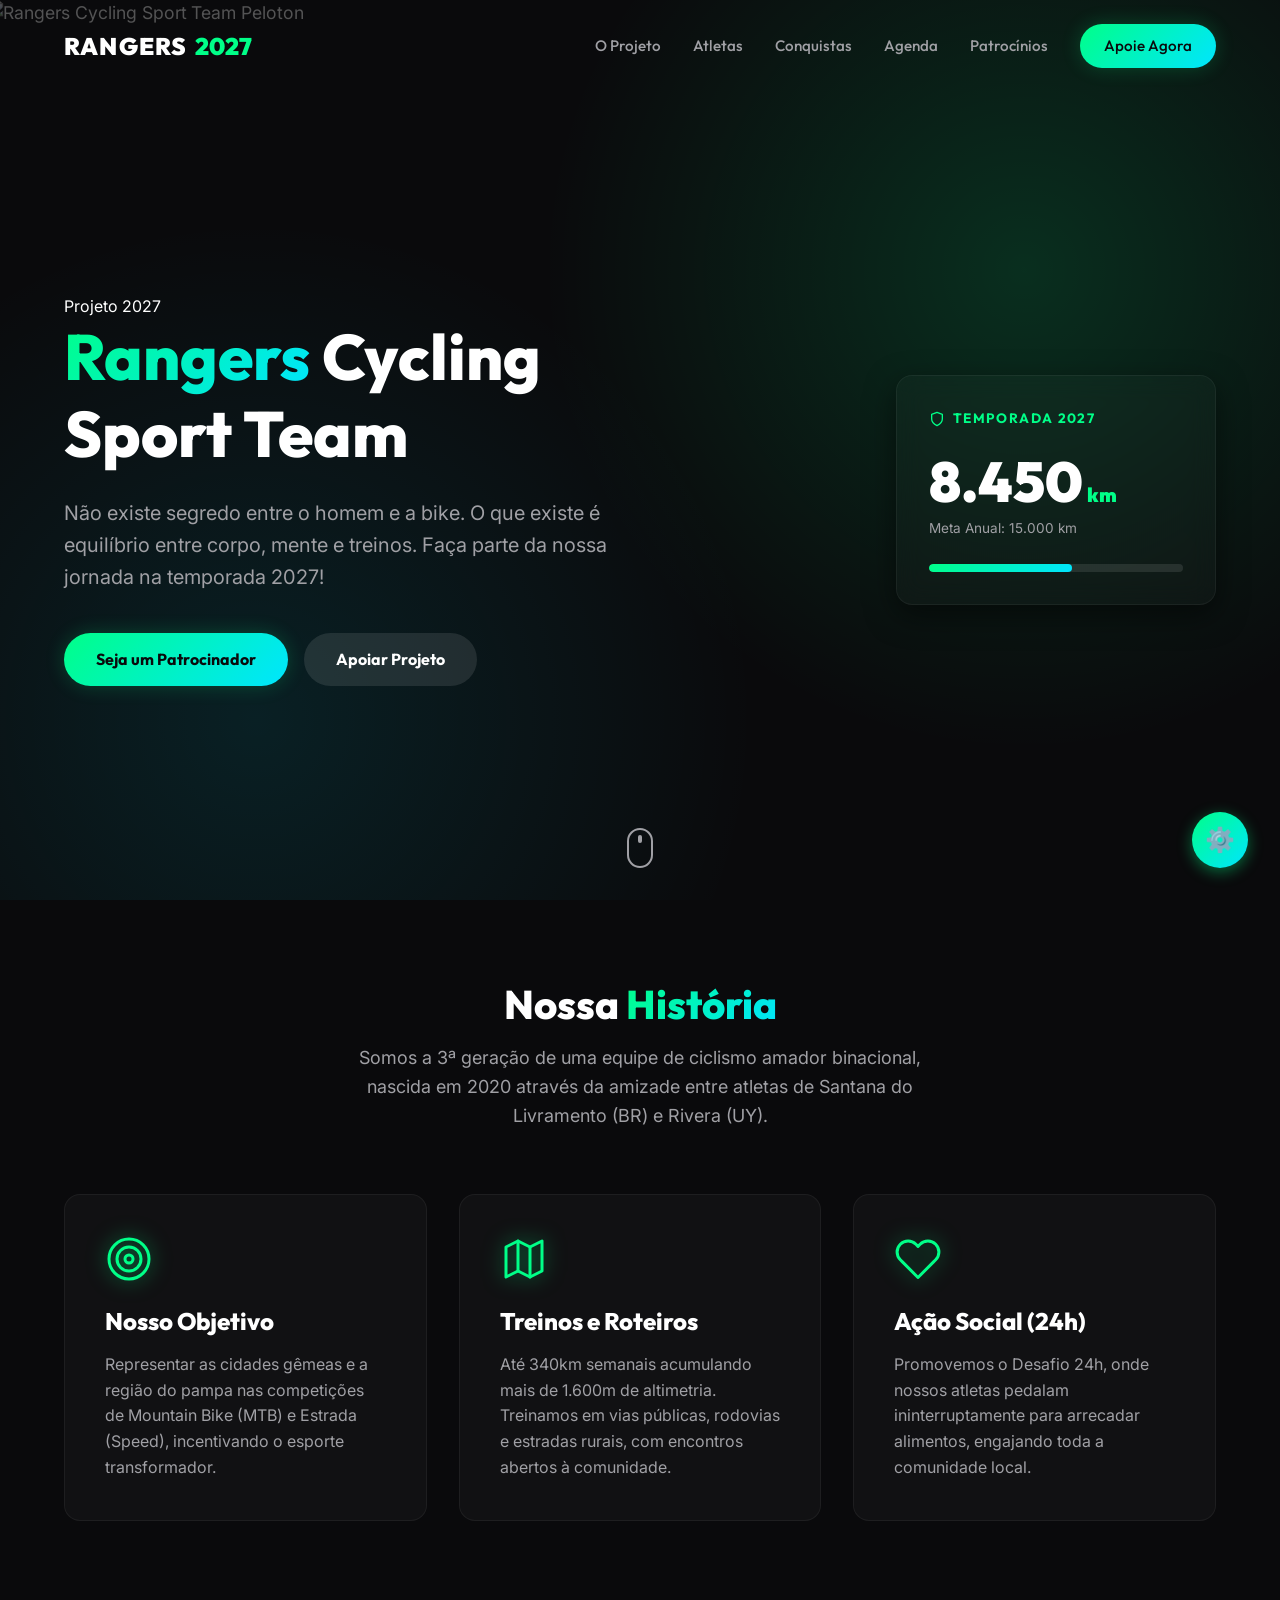
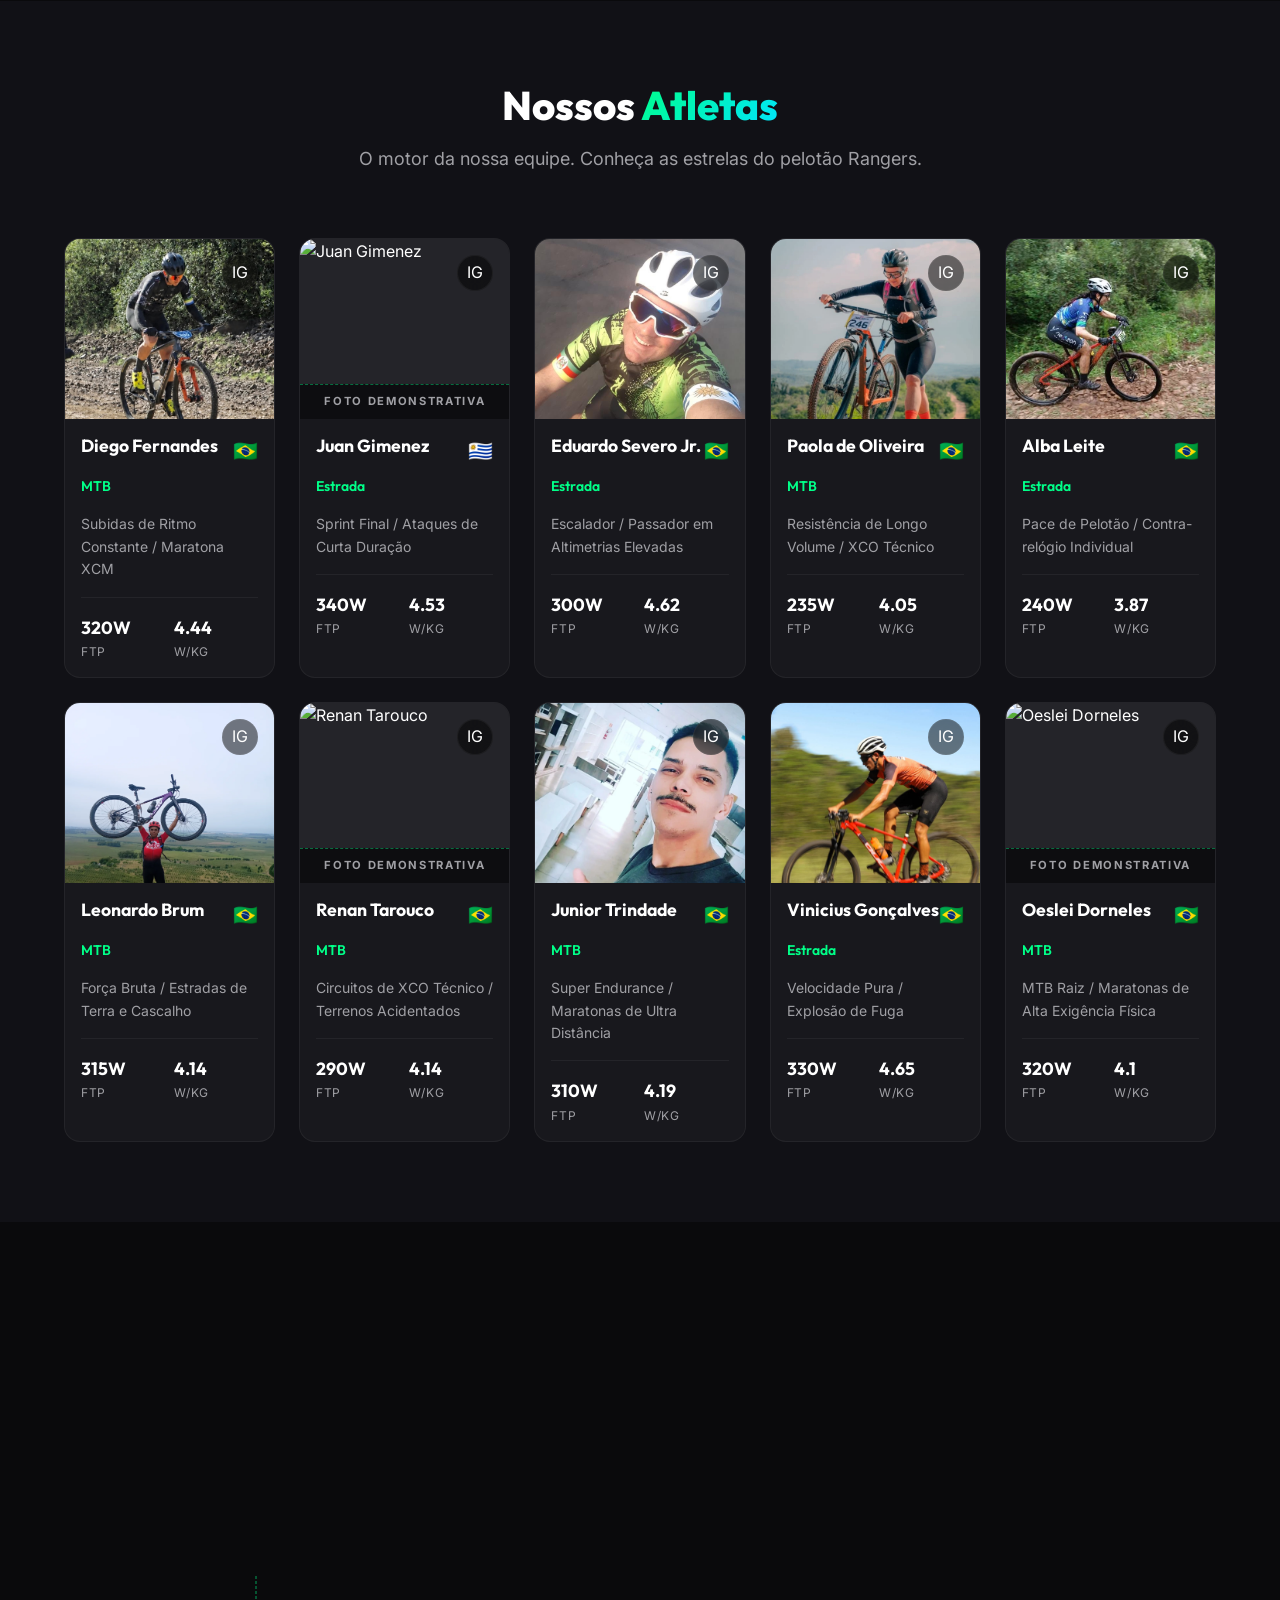
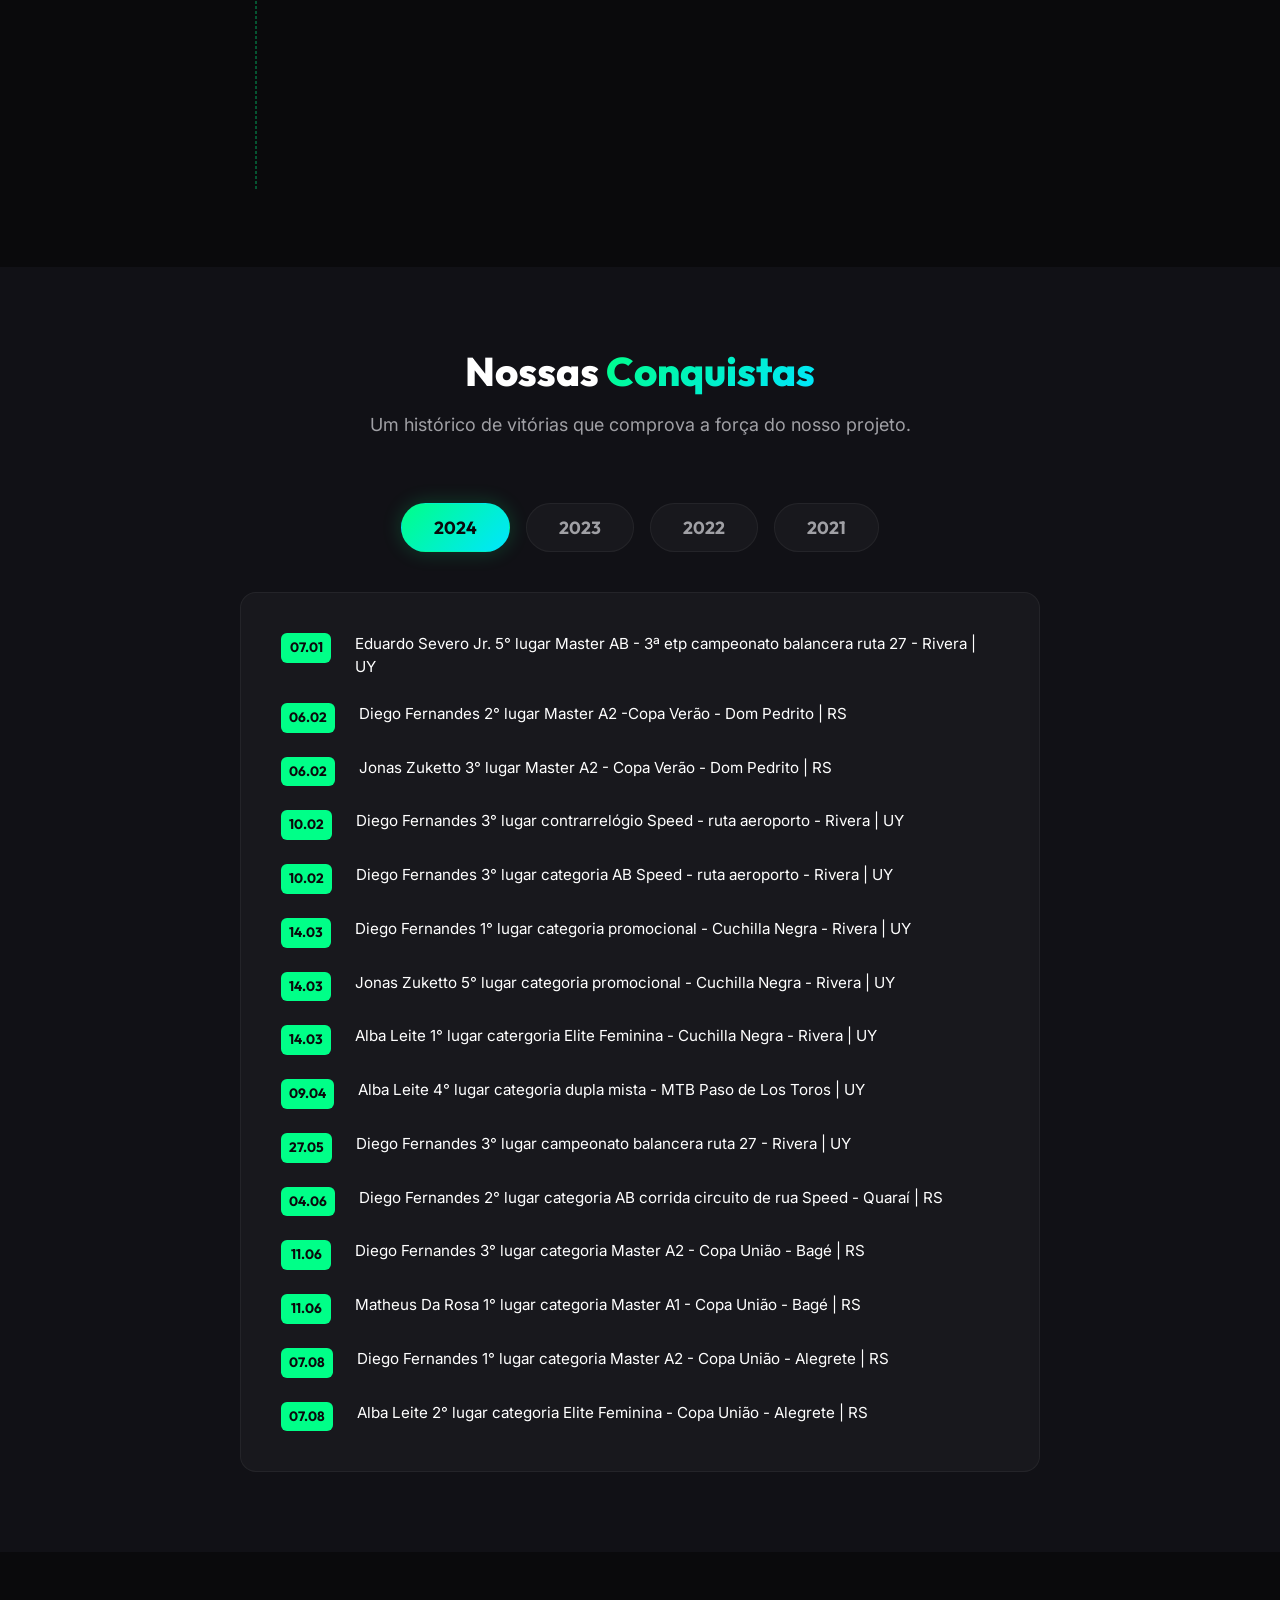
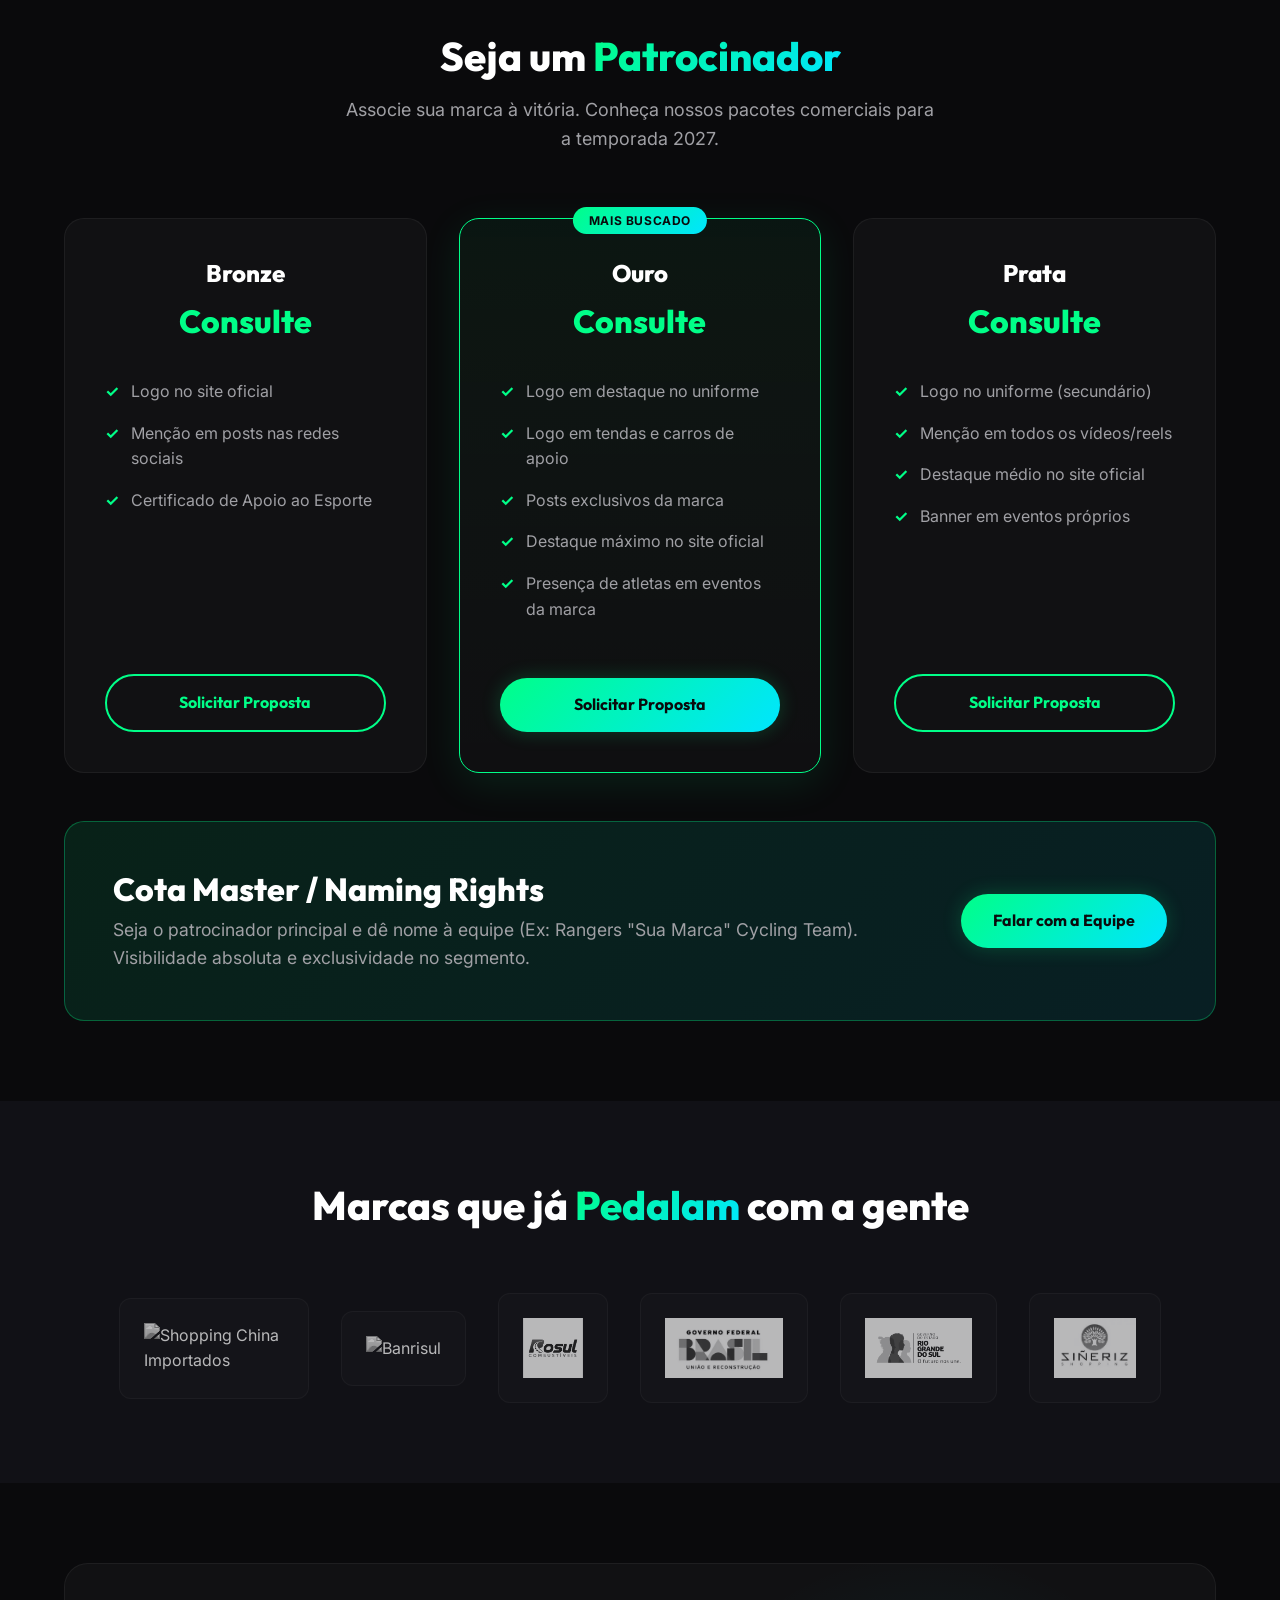
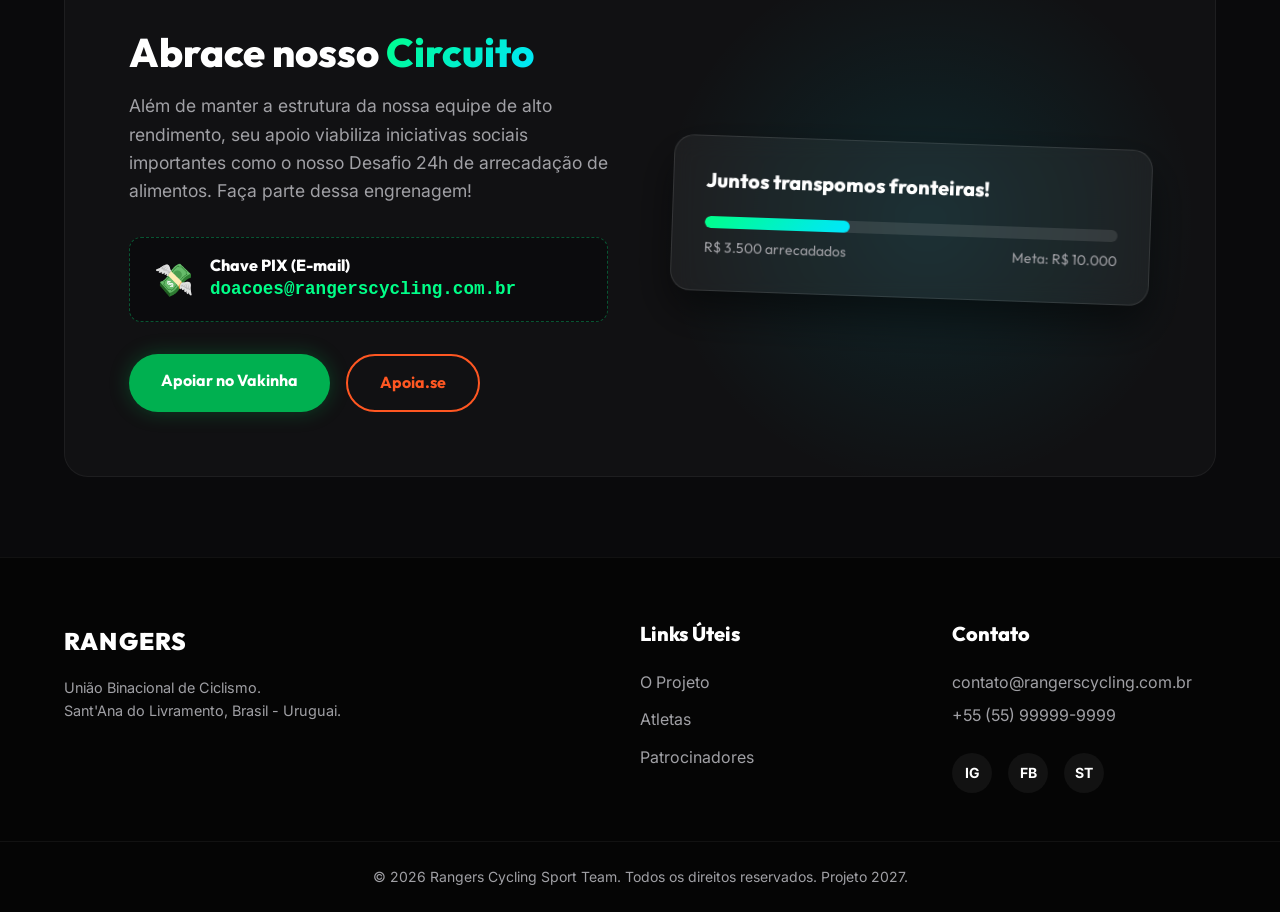
==== index.html @ 817f9e51 "feat: versão inicial do projeto Rangers 2027" ====
<!DOCTYPE html>
<html lang="pt-BR" class="dark">

<head>
    <meta charset="UTF-8">
    <meta name="viewport" content="width=device-width, initial-scale=1.0">
    <title>Campanha 2027 | Rangers Cycling Sport Team</title>
    <meta name="description"
        content="Apoie o projeto da Rangers Cycling Sport Team para a temporada 2027. Conheça nossos atletas, pacotes de patrocínio e seja parte dessa vitória.">

    <!-- Google Fonts -->
    <link rel="preconnect" href="https://fonts.googleapis.com">
    <link rel="preconnect" href="https://fonts.gstatic.com" crossorigin>
    <link
        href="https://fonts.googleapis.com/css2?family=Inter:wght@400;500;600;700&family=Outfit:wght@400;500;700;800;900&display=swap"
        rel="stylesheet">

    <!-- CSS -->
    <link rel="stylesheet" href="style.css">
</head>

<body>

    <!-- Header / Nav -->
    <header id="main-header">
        <div class="container">
            <a href="#" class="logo">
                <span class="logo-text">RANGERS</span>
                <span class="logo-year">2027</span>
            </a>
            <nav id="main-nav">
                <ul class="nav-links">
                    <li><a href="#sobre">O Projeto</a></li>
                    <li><a href="#atletas">Atletas</a></li>
                    <li><a href="#conquistas">Conquistas</a></li>
                    <li><a href="#agenda">Agenda</a></li>
                    <li><a href="#patrocinios">Patrocínios</a></li>
                    <li><a href="#apoie" class="btn-primary btn-nav">Apoie Agora</a></li>
                </ul>
                <button class="mobile-menu-btn" aria-label="Menu" aria-expanded="false">
                    <span class="bar"></span>
                    <span class="bar"></span>
                    <span class="bar"></span>
                </button>
            </nav>
        </div>
    </header>

    <main>
        <!-- Hero Section -->
        <section id="hero">
            <div class="hero-bg" id="hero-slider-bg">
                <!-- Imagens serão carregadas dinamicamente via JS a partir de hero.json -->
            </div>
            <div class="hero-bg-overlay"></div>
            <div class="container hero-layout">
                <div class="hero-content fade-in-up">
                    <span class="badge">Projeto 2027</span>
                    <h1><span class="text-gradient">Rangers</span> Cycling<br>Sport Team</h1>
                    <p>Não existe segredo entre o homem e a bike. O que existe é equilíbrio entre corpo, mente e
                        treinos. Faça parte da nossa jornada na temporada 2027!</p>
                    <div class="hero-actions">
                        <a href="#patrocinios" class="btn-primary">Seja um Patrocinador</a>
                        <a href="#apoie" class="btn-secondary">Apoiar Projeto</a>
                    </div>
                </div>

                <div class="hero-widget fade-in-up" id="km-widget" style="transition-delay: 0.2s">
                    <div class="widget-header">
                        <svg xmlns="http://www.w3.org/2000/svg" width="16" height="16" viewBox="0 0 24 24" fill="none"
                            stroke="currentColor" stroke-width="2" stroke-linecap="round" stroke-linejoin="round">
                            <path d="M12 22s8-4 8-10V5l-8-3-8 3v7c0 6 8 10 8 10z"></path>
                        </svg>
                        <span>Temporada 2027</span>
                    </div>
                    <div class="widget-body">
                        <div class="km-number"><span id="km-counter">0</span><span class="km-unit">km</span></div>
                        <div class="km-target">Meta Anual: <span id="km-goal">---</span> km</div>
                    </div>
                    <div class="widget-progress">
                        <div class="widget-progress-fill" id="km-bar" style="width: 0%"></div>
                    </div>
                </div>
            </div>
            <div class="scroll-indicator">
                <div class="mouse">
                    <div class="wheel"></div>
                </div>
            </div>
        </section>

        <!-- Naming Rights Banner -->
        <div id="master-sponsor-container"></div>

        <!-- Sobre o Projeto -->
        <section id="sobre" class="section-padding">
            <div class="container">
                <div class="section-header fade-in">
                    <h2>Nossa <span class="text-gradient">História</span></h2>
                    <p class="subtitle">Somos a 3ª geração de uma equipe de ciclismo amador binacional, nascida em 2020
                        através da amizade entre atletas de Santana do Livramento (BR) e Rivera (UY).</p>
                </div>
                <div class="sobre-grid">
                    <div class="sobre-card fade-in">
                        <div class="icon">
                            <svg xmlns="http://www.w3.org/2000/svg" viewBox="0 0 24 24" fill="none"
                                stroke="currentColor" stroke-linecap="round" stroke-linejoin="round">
                                <circle cx="12" cy="12" r="10"></circle>
                                <circle cx="12" cy="12" r="6"></circle>
                                <circle cx="12" cy="12" r="2"></circle>
                            </svg>
                        </div>
                        <h3>Nosso Objetivo</h3>
                        <p>Representar as cidades gêmeas e a região do pampa nas competições de Mountain Bike (MTB) e
                            Estrada (Speed), incentivando o esporte transformador.</p>
                    </div>
                    <div class="sobre-card fade-in" style="transition-delay: 0.1s">
                        <div class="icon">
                            <svg xmlns="http://www.w3.org/2000/svg" viewBox="0 0 24 24" fill="none"
                                stroke="currentColor" stroke-linecap="round" stroke-linejoin="round">
                                <polygon points="3 6 9 3 15 6 21 3 21 18 15 21 9 18 3 21"></polygon>
                                <line x1="9" y1="3" x2="9" y2="18"></line>
                                <line x1="15" y1="6" x2="15" y2="21"></line>
                            </svg>
                        </div>
                        <h3>Treinos e Roteiros</h3>
                        <p>Até 340km semanais acumulando mais de 1.600m de altimetria. Treinamos em vias públicas,
                            rodovias e estradas rurais, com encontros abertos à comunidade.</p>
                    </div>
                    <div class="sobre-card fade-in" style="transition-delay: 0.2s">
                        <div class="icon">
                            <svg xmlns="http://www.w3.org/2000/svg" viewBox="0 0 24 24" fill="none"
                                stroke="currentColor" stroke-linecap="round" stroke-linejoin="round">
                                <path
                                    d="M20.84 4.61a5.5 5.5 0 0 0-7.78 0L12 5.67l-1.06-1.06a5.5 5.5 0 0 0-7.78 7.78l1.06 1.06L12 21.23l7.78-7.78 1.06-1.06a5.5 5.5 0 0 0 0-7.78z">
                                </path>
                            </svg>
                        </div>
                        <h3>Ação Social (24h)</h3>
                        <p>Promovemos o Desafio 24h, onde nossos atletas pedalam ininterruptamente para arrecadar
                            alimentos, engajando toda a comunidade local.</p>
                    </div>
                </div>
            </div>
        </section>

        <!-- Atletas -->
        <section id="atletas" class="section-padding bg-alt">
            <div class="container">
                <div class="section-header fade-in">
                    <h2>Nossos <span class="text-gradient">Atletas</span></h2>
                    <p class="subtitle">O motor da nossa equipe. Conheça as estrelas do pelotão Rangers.</p>
                </div>
                <div id="atletas-grid" class="grid-layout">
                    <!-- Os atletas serão carregados via JavaScript aqui -->
                    <div class="loading-spinner">Carregando atletas...</div>
                </div>
            </div>
        </section>

        <!-- Agenda 2027 -->
        <section id="agenda" class="section-padding">
            <div class="container">
                <div class="section-header fade-in">
                    <h2>Agenda <span class="text-gradient">2027</span></h2>
                    <p class="subtitle">Onde nossa equipe e nossas marcas parceiras estarão ao longo do ano.</p>
                </div>

                <div id="agenda-container" class="agenda-tabs-container">
                    <div class="loading-spinner">Carregando agenda...</div>
                </div>
            </div>
        </section>

        <!-- Conquistas -->
        <section id="conquistas" class="section-padding bg-alt">
            <div class="container">
                <div class="section-header fade-in">
                    <h2>Nossas <span class="text-gradient">Conquistas</span></h2>
                    <p class="subtitle">Um histórico de vitórias que comprova a força do nosso projeto.</p>
                </div>
                <div id="titulos-container" class="titulos-wrapper">
                    <div class="loading-spinner">Carregando conquistas...</div>
                </div>
            </div>
        </section>

        <!-- Patrocínios -->
        <section id="patrocinios" class="section-padding">
            <div class="container">
                <div class="section-header fade-in">
                    <h2>Seja um <span class="text-gradient">Patrocinador</span></h2>
                    <p class="subtitle">Associe sua marca à vitória. Conheça nossos pacotes comerciais para a temporada
                        2027.</p>
                </div>
                <div class="pricing-grid">
                    <!-- Cota Bronze -->
                    <div class="pricing-card fade-in">
                        <div class="card-header">
                            <h3>Bronze</h3>
                            <div class="price">Consulte</div>
                        </div>
                        <ul class="features">
                            <li><i class="check-icon">✓</i> Logo no site oficial</li>
                            <li><i class="check-icon">✓</i> Menção em posts nas redes sociais</li>
                            <li><i class="check-icon">✓</i> Certificado de Apoio ao Esporte</li>
                        </ul>
                        <a href="mailto:contato@exemplo.com?subject=Interesse%20Cota%20Bronze"
                            class="btn-outline">Solicitar Proposta</a>
                    </div>

                    <!-- Cota Ouro (Destaque) -->
                    <div class="pricing-card featured fade-in" style="transition-delay: 0.1s">
                        <div class="badge-popular">Mais Buscado</div>
                        <div class="card-header">
                            <h3>Ouro</h3>
                            <div class="price">Consulte</div>
                        </div>
                        <ul class="features">
                            <li><i class="check-icon">✓</i> Logo em destaque no uniforme</li>
                            <li><i class="check-icon">✓</i> Logo em tendas e carros de apoio</li>
                            <li><i class="check-icon">✓</i> Posts exclusivos da marca</li>
                            <li><i class="check-icon">✓</i> Destaque máximo no site oficial</li>
                            <li><i class="check-icon">✓</i> Presença de atletas em eventos da marca</li>
                        </ul>
                        <a href="mailto:contato@exemplo.com?subject=Interesse%20Cota%20Ouro"
                            class="btn-primary">Solicitar Proposta</a>
                    </div>

                    <!-- Cota Prata -->
                    <div class="pricing-card fade-in" style="transition-delay: 0.2s">
                        <div class="card-header">
                            <h3>Prata</h3>
                            <div class="price">Consulte</div>
                        </div>
                        <ul class="features">
                            <li><i class="check-icon">✓</i> Logo no uniforme (secundário)</li>
                            <li><i class="check-icon">✓</i> Menção em todos os vídeos/reels</li>
                            <li><i class="check-icon">✓</i> Destaque médio no site oficial</li>
                            <li><i class="check-icon">✓</i> Banner em eventos próprios</li>
                        </ul>
                        <a href="mailto:contato@exemplo.com?subject=Interesse%20Cota%20Prata"
                            class="btn-outline">Solicitar Proposta</a>
                    </div>
                </div>

                <div class="naming-rights-banner fade-in">
                    <div class="nr-content">
                        <h3>Cota Master / Naming Rights</h3>
                        <p>Seja o patrocinador principal e dê nome à equipe (Ex: Rangers "Sua Marca" Cycling Team).
                            Visibilidade absoluta e exclusividade no segmento.</p>
                    </div>
                    <a href="mailto:contato@exemplo.com?subject=Interesse%20Naming%20Rights" class="btn-primary">Falar
                        com a Equipe</a>
                </div>
            </div>
        </section>

        <!-- Patrocinadores Atuais -->
        <section id="parceiros" class="section-padding bg-alt">
            <div class="container">
                <div class="section-header fade-in">
                    <h2>Marcas que já <span class="text-gradient">Pedalam</span> com a gente</h2>
                </div>
                <div id="parceiros-grid" class="sponsors-wrapper">
                    <!-- Patrocinadores serão carregados via JavaScript -->
                </div>
            </div>
        </section>

        <!-- Apoie a Equipe -->
        <section id="apoie" class="section-padding">
            <div class="container">
                <div class="cta-box fade-in">
                    <div class="cta-text">
                        <h2>Abrace nosso <span class="text-gradient">Circuito</span></h2>
                        <p>Além de manter a estrutura da nossa equipe de alto rendimento, seu apoio viabiliza
                            iniciativas sociais importantes como o nosso Desafio 24h de arrecadação de alimentos. Faça
                            parte dessa engrenagem!</p>

                        <div class="support-methods">
                            <div class="support-item">
                                <span class="support-icon">💸</span>
                                <div>
                                    <h4>Chave PIX (E-mail)</h4>
                                    <p class="pix-key">doacoes@rangerscycling.com.br</p>
                                </div>
                            </div>
                        </div>

                        <div class="support-buttons">
                            <a href="#" class="btn-primary btn-vakinha">Apoiar no Vakinha</a>
                            <a href="#" class="btn-outline btn-apoiase">Apoia.se</a>
                        </div>
                    </div>
                    <div class="cta-image">
                        <!-- Imagem gerada via CSS ou placeholder no JS -->
                        <div class="glass-card mockup-card">
                            <h3>Juntos transpomos fronteiras!</h3>
                            <div class="progress-container">
                                <div class="progress-bar">
                                    <div class="progress-fill" style="width: 35%;"></div>
                                </div>
                                <div class="progress-stats">
                                    <span>R$ 3.500 arrecadados</span>
                                    <span>Meta: R$ 10.000</span>
                                </div>
                            </div>
                        </div>
                    </div>
                </div>
            </div>
        </section>
    </main>

    <!-- Footer -->
    <footer>
        <div class="container footer-grid">
            <div class="footer-brand">
                <a href="#" class="logo">
                    <span class="logo-text">RANGERS</span>
                </a>
                <p>União Binacional de Ciclismo.<br>Sant'Ana do Livramento, Brasil - Uruguai.</p>
            </div>
            <div class="footer-links">
                <h4>Links Úteis</h4>
                <ul>
                    <li><a href="#sobre">O Projeto</a></li>
                    <li><a href="#atletas">Atletas</a></li>
                    <li><a href="#patrocinios">Patrocinadores</a></li>
                </ul>
            </div>
            <div class="footer-contact">
                <h4>Contato</h4>
                <p>contato@rangerscycling.com.br</p>
                <p>+55 (55) 99999-9999</p>
                <div class="social-links">
                    <a href="#" aria-label="Instagram">IG</a>
                    <a href="#" aria-label="Facebook">FB</a>
                    <a href="#" aria-label="Strava">ST</a>
                </div>
            </div>
        </div>
        <div class="footer-bottom">
            <p>&copy; 2026 Rangers Cycling Sport Team. Todos os direitos reservados. Projeto 2027.</p>
        </div>
    </footer>

    <!-- Script -->
    <script src="script.js"></script>

    <!-- Pitch Config FAB -->
    <button id="pitch-config-btn" class="fab-btn" aria-label="Configurações de Apresentação">⚙️</button>
    <div id="pitch-config-panel" class="config-panel hidden">
        <div class="config-header">
            <h3>Apresentação (Pitch)</h3>
            <button id="close-config" class="close-btn">&times;</button>
        </div>
        <div class="config-body">
            <label for="sponsor-select">Simular Naming Rights:</label>
            <select id="sponsor-select">
                <option value="">Carregando...</option>
            </select>
            <small style="color:var(--text-muted); font-size:0.75rem; margin-top:0.5rem;">Selecione um patrocinador para
                ver como ficaria no banner principal.</small>
        </div>
    </div>
</body>

</html>
---- style.css ----
/* ==========================================================================
   Design System & Variables
   ========================================================================== */
   :root {
    /* Colors */
    --bg-dark: #0a0a0c;
    --bg-alt: #111116;
    --card-bg: rgba(255, 255, 255, 0.03);
    --card-border: rgba(255, 255, 255, 0.05);
    
    --text-main: #ffffff;
    --text-muted: #a0a0a5;
    
    --accent-green: #00ff88;
    --accent-cyan: #00e5ff;
    --accent-gradient: linear-gradient(135deg, var(--accent-green) 0%, var(--accent-cyan) 100%);
    
    /* Typography */
    --font-heading: 'Outfit', sans-serif;
    --font-body: 'Inter', sans-serif;
    
    /* Spacing & Layout */
    --container-max: 1200px;
    --section-pad: 5rem 0;
    
    /* Effects */
    --transition: all 0.3s cubic-bezier(0.25, 0.8, 0.25, 1);
    --shadow-neon: 0 0 20px color-mix(in srgb, var(--accent-green) 20%, transparent);
    --glass-blur: blur(12px);
}

/* ==========================================================================
   Reset & Base Styles
   ========================================================================== */
* {
    margin: 0;
    padding: 0;
    box-sizing: border-box;
}

html {
    scroll-behavior: smooth;
    overflow-x: hidden;
    width: 100%;
}

body {
    font-family: var(--font-body);
    background-color: var(--bg-dark);
    color: var(--text-main);
    line-height: 1.6;
    overflow-x: hidden;
    width: 100%;
}

h1, h2, h3, h4, h5, h6 {
    font-family: var(--font-heading);
    font-weight: 800;
    line-height: 1.2;
}

a {
    text-decoration: none;
    color: inherit;
    transition: var(--transition);
}

ul {
    list-style: none;
}

.container {
    width: 100%;
    max-width: var(--container-max);
    margin: 0 auto;
    padding: 0 1.5rem;
}

.section-padding {
    padding: var(--section-pad);
}

.bg-alt {
    background-color: var(--bg-alt);
}

.text-gradient {
    background: var(--accent-gradient);
    -webkit-background-clip: text;
    -webkit-text-fill-color: transparent;
    background-clip: text;
    color: transparent;
}

/* ==========================================================================
   Typography & Headers
   ========================================================================== */
.section-header {
    text-align: center;
    margin-bottom: 4rem;
}

.section-header h2 {
    font-size: 2.5rem;
    margin-bottom: 1rem;
}

.section-header .subtitle {
    color: var(--text-muted);
    font-size: 1.125rem;
    max-width: 600px;
    margin: 0 auto;
}

/* ==========================================================================
   Buttons & Badges
   ========================================================================== */
.btn-primary, .btn-secondary, .btn-outline {
    display: inline-block;
    padding: 0.875rem 2rem;
    border-radius: 50px;
    font-family: var(--font-heading);
    font-weight: 700;
    font-size: 1rem;
    cursor: pointer;
    text-align: center;
    transition: var(--transition);
    border: none;
}

.btn-primary {
    background: var(--accent-gradient);
    color: var(--bg-dark);
    box-shadow: var(--shadow-neon);
}

.btn-primary:hover {
    transform: translateY(-2px);
    box-shadow: 0 0 30px color-mix(in srgb, var(--accent-green) 40%, transparent);
}

.btn-secondary {
    background: rgba(255, 255, 255, 0.1);
    color: var(--text-main);
    backdrop-filter: var(--glass-blur);
}

.btn-secondary:hover {
    background: rgba(255, 255, 255, 0.2);
    transform: translateY(-2px);
}

.btn-outline {
    background: transparent;
    border: 2px solid var(--accent-green);
    color: var(--accent-green);
}

.btn-outline:hover {
    background: color-mix(in srgb, var(--accent-green) 10%, transparent);
    border-color: var(--accent-green);
    transform: translateY(-2px);
}

.tag {
    display: inline-block;
    padding: 0.25rem 0.75rem;
    background: color-mix(in srgb, var(--accent-green) 10%, transparent);
    color: var(--accent-green);
    border: 1px solid color-mix(in srgb, var(--accent-green) 20%, transparent);
    border-radius: 50px;
    font-family: var(--font-heading);
    font-weight: 600;
    font-size: 0.875rem;
    letter-spacing: 0.05em;
    text-transform: uppercase;
    margin-bottom: 1.5rem;
}

/* ==========================================================================
   Header & Navigation
   ========================================================================== */
#main-header {
    position: fixed;
    top: 0;
    left: 0;
    width: 100%;
    z-index: 1000;
    padding: 1.5rem 0;
    transition: var(--transition);
    background: transparent;
}

#main-header.scrolled {
    padding: 1rem 0;
    background: color-mix(in srgb, #0a0a0c 85%, transparent);
    backdrop-filter: var(--glass-blur);
    border-bottom: 1px solid var(--card-border);
}

#main-header .container {
    display: flex;
    justify-content: space-between;
    align-items: center;
}

.logo {
    display: flex;
    align-items: center;
    gap: 0.5rem;
}

.logo-text {
    font-family: var(--font-heading);
    font-size: 1.5rem;
    font-weight: 900;
    letter-spacing: 0.05em;
}

.logo-year {
    font-family: var(--font-heading);
    font-size: 1.5rem;
    font-weight: 900;
    color: var(--accent-green);
}

.nav-links {
    display: flex;
    align-items: center;
    gap: 2rem;
}

.nav-links a {
    font-family: var(--font-heading);
    font-weight: 500;
    font-size: 0.95rem;
    color: var(--text-muted);
}

.nav-links a:hover {
    color: var(--accent-green);
}

.nav-links .btn-nav {
    padding: 0.6rem 1.5rem;
    color: var(--bg-dark);
}

.mobile-menu-btn {
    display: none;
    background: none;
    border: none;
    cursor: pointer;
    flex-direction: column;
    gap: 5px;
    z-index: 1001;
}

.mobile-menu-btn .bar {
    width: 25px;
    height: 3px;
    background-color: var(--text-main);
    transition: var(--transition);
}

/* ==========================================================================
   Hero Section
   ========================================================================== */
#hero {
    min-height: 100vh;
    display: flex;
    align-items: center;
    position: relative;
    padding-top: 5rem;
    overflow: hidden;
}

.hero-bg {
    position: absolute;
    top: 0;
    left: 0;
    width: 100%;
    height: 100%;
    z-index: -2;
}

.hero-slide {
    position: absolute;
    top: 0;
    left: 0;
    width: 100%;
    height: 100%;
    opacity: 0;
    transition: opacity 1.5s ease-in-out;
}

.hero-slide.active {
    opacity: 1;
}

.hero-slide img {
    width: 100%;
    height: 100%;
    object-fit: cover;
    object-position: center;
    transform: scale(1.0);
    transition: transform 8s ease-out;
}

.hero-slide.active img {
    transform: scale(1.1);
}

.hero-bg-overlay {
    position: absolute;
    top: 0;
    left: 0;
    width: 100%;
    height: 100%;
    background-color: color-mix(in srgb, #0a0a0c 70%, transparent);
    background-image: radial-gradient(circle at 80% 30%, color-mix(in srgb, var(--accent-green) 15%, transparent) 0%, transparent 40%),
                      radial-gradient(circle at 20% 80%, color-mix(in srgb, var(--accent-cyan) 10%, transparent) 0%, transparent 40%);
    z-index: -1;
}

.hero-layout {
    display: flex;
    justify-content: space-between;
    align-items: center;
    width: 100%;
    gap: 2rem;
}

.hero-widget {
    background: color-mix(in srgb, var(--card-bg) 70%, transparent);
    backdrop-filter: var(--glass-blur);
    border: 1px solid var(--card-border);
    border-radius: 16px;
    padding: 2rem;
    width: 100%;
    max-width: 320px;
    box-shadow: 0 10px 30px rgba(0,0,0,0.5);
    transition: var(--transition);
}

.hero-widget:hover {
    border-color: color-mix(in srgb, var(--accent-green) 30%, transparent);
    transform: translateY(-5px);
}

.widget-header {
    display: flex;
    align-items: center;
    gap: 0.5rem;
    color: var(--accent-green);
    font-family: var(--font-heading);
    font-weight: 700;
    text-transform: uppercase;
    letter-spacing: 0.1em;
    font-size: 0.85rem;
    margin-bottom: 1.5rem;
}

.km-number {
    font-size: 3.5rem;
    font-weight: 900;
    line-height: 1;
    margin-bottom: 0.5rem;
    font-family: var(--font-heading);
    color: var(--text-main);
    display: flex;
    align-items: baseline;
    gap: 0.25rem;
}

.km-unit {
    font-size: 1.25rem;
    color: var(--accent-green);
}

.km-target {
    font-size: 0.85rem;
    color: var(--text-muted);
    margin-bottom: 1.5rem;
}

.widget-progress {
    width: 100%;
    height: 8px;
    background: color-mix(in srgb, var(--text-main) 10%, transparent);
    border-radius: 4px;
    overflow: hidden;
}

.widget-progress-fill {
    height: 100%;
    background: var(--accent-gradient);
    border-radius: 4px;
    transition: width 2s cubic-bezier(0.1, 0.7, 0.1, 1);
}

.hero-content {
    max-width: 600px;
}

.hero-content h1 {
    font-size: clamp(3rem, 5vw, 5rem);
    margin-bottom: 1.5rem;
}

.hero-content p {
    font-size: 1.25rem;
    color: var(--text-muted);
    margin-bottom: 2.5rem;
    max-width: 600px;
}

.hero-actions {
    display: flex;
    gap: 1rem;
}

.scroll-indicator {
    position: absolute;
    bottom: 2rem;
    left: 50%;
    transform: translateX(-50%);
    animation: bounce 2s infinite;
}

.mouse {
    width: 26px;
    height: 40px;
    border: 2px solid var(--text-muted);
    border-radius: 20px;
    display: flex;
    justify-content: center;
    padding-top: 5px;
}

.wheel {
    width: 4px;
    height: 8px;
    background: var(--text-muted);
    border-radius: 2px;
    animation: scroll 1.5s infinite;
}

/* ==========================================================================
   Naming Rights Banner
   ========================================================================== */
.master-banner {
    background: linear-gradient(90deg, var(--bg-dark) 0%, color-mix(in srgb, var(--accent-green) 15%, transparent) 50%, var(--bg-dark) 100%);
    border-top: 1px solid color-mix(in srgb, var(--accent-green) 30%, transparent);
    border-bottom: 1px solid color-mix(in srgb, var(--accent-green) 30%, transparent);
    padding: 2rem 0;
    text-align: center;
    position: relative;
    overflow: hidden;
}

.master-banner::before {
    content: '';
    position: absolute;
    top: 0; left: 0; width: 100%; height: 100%;
    background: radial-gradient(circle at center, color-mix(in srgb, var(--accent-cyan) 25%, transparent) 0%, transparent 70%);
    pointer-events: none;
}

.master-content {
    display: flex;
    flex-direction: column;
    align-items: center;
    gap: 1.5rem;
    position: relative;
    z-index: 1;
}

.master-title {
    font-size: 0.85rem;
    text-transform: uppercase;
    letter-spacing: 0.2em;
    color: var(--text-muted);
    font-weight: 600;
}

.master-logo {
    max-width: 250px;
    max-height: 80px;
    object-fit: contain;
    filter: drop-shadow(0 0 10px color-mix(in srgb, #ffffff 10%, transparent));
    transition: var(--transition);
}

.master-logo:hover {
    transform: scale(1.05);
    filter: drop-shadow(0 0 15px color-mix(in srgb, var(--accent-green) 30%, transparent));
}

.master-msg {
    font-size: 1rem;
    color: var(--text-main);
    font-style: italic;
    opacity: 0.8;
}

/* ==========================================================================
   Sobre o Projeto (Features)
   ========================================================================== */
.sobre-grid {
    display: grid;
    grid-template-columns: repeat(auto-fit, minmax(280px, 1fr));
    gap: 2rem;
}

.sobre-card {
    background: var(--card-bg);
    border: 1px solid var(--card-border);
    border-radius: 16px;
    padding: 2.5rem;
    transition: var(--transition);
}

.sobre-card:hover {
    transform: translateY(-5px);
    background: color-mix(in srgb, var(--text-main) 5%, transparent);
    border-color: color-mix(in srgb, var(--accent-green) 20%, transparent);
}

.sobre-card .icon {
    margin-bottom: 1.5rem;
    color: var(--accent-green);
    display: flex;
}

.sobre-card .icon svg {
    width: 48px;
    height: 48px;
    stroke-width: 1.5;
    filter: drop-shadow(0 0 10px color-mix(in srgb, var(--accent-green) 50%, transparent));
}

.sobre-card h3 {
    font-size: 1.5rem;
    margin-bottom: 1rem;
}

.sobre-card p {
    color: var(--text-muted);
}

/* ==========================================================================
   Atletas Grid
   ========================================================================== */
.grid-layout {
    display: grid;
    grid-template-columns: repeat(auto-fill, minmax(180px, 1fr));
    gap: 1.5rem;
}

.atleta-card {
    background: var(--card-bg);
    border: 1px solid var(--card-border);
    border-radius: 16px;
    overflow: hidden;
    transition: var(--transition);
    position: relative;
}

.atleta-card:hover {
    transform: translateY(-5px);
    border-color: color-mix(in srgb, var(--accent-cyan) 30%, transparent);
}

.atleta-img-wrapper {
    height: 180px;
    overflow: hidden;
    position: relative;
    background-color: color-mix(in srgb, var(--text-main) 5%, transparent);
}

.atleta-img {
    width: 100%;
    height: 100%;
    object-fit: cover;
    object-position: top;
    transition: transform 0.5s ease;
}

.demo-tag {
    position: absolute;
    bottom: 0;
    left: 0;
    width: 100%;
    background: color-mix(in srgb, var(--bg-dark) 85%, transparent);
    backdrop-filter: blur(4px);
    color: var(--text-muted);
    font-size: 0.7rem;
    font-weight: 700;
    text-transform: uppercase;
    letter-spacing: 0.15em;
    padding: 0.5rem 0;
    text-align: center;
    border-top: 1px dashed color-mix(in srgb, var(--accent-green) 40%, transparent);
    z-index: 2;
}

.atleta-card:hover .atleta-img {
    transform: scale(1.05);
}

.atleta-info {
    padding: 1rem;
}

.atleta-header {
    display: flex;
    justify-content: space-between;
    align-items: flex-start;
    margin-bottom: 0.5rem;
}

.atleta-nome {
    font-size: 1.1rem;
    font-weight: 700;
}

.atleta-flag {
    font-size: 1.25rem;
}

.atleta-cat {
    color: var(--accent-green);
    font-size: 0.875rem;
    font-weight: 600;
    margin-bottom: 1rem;
    font-family: var(--font-heading);
}

.atleta-stats {
    display: grid;
    grid-template-columns: 1fr 1fr;
    gap: 0.5rem;
    margin-top: 1rem;
    padding-top: 1rem;
    border-top: 1px solid var(--card-border);
}

.stat-item {
    display: flex;
    flex-direction: column;
}

.stat-value {
    font-family: var(--font-heading);
    font-size: 1.1rem;
    font-weight: 700;
    color: var(--text-main);
}

.stat-label {
    font-size: 0.75rem;
    color: var(--text-muted);
    text-transform: uppercase;
    letter-spacing: 0.05em;
}

.atleta-social {
    position: absolute;
    top: 1rem;
    right: 1rem;
    background: color-mix(in srgb, #000 50%, transparent);
    backdrop-filter: var(--glass-blur);
    width: 36px;
    height: 36px;
    border-radius: 50%;
    display: flex;
    align-items: center;
    justify-content: center;
    border: 1px solid var(--card-border);
}

.atleta-social:hover {
    background: var(--accent-gradient);
    color: var(--bg-dark);
}

/* ==========================================================================
   Patrocínios (Pricing Cards)
   ========================================================================== */
.pricing-grid {
    display: grid;
    grid-template-columns: repeat(auto-fit, minmax(280px, 1fr));
    gap: 2rem;
    margin-bottom: 3rem;
}

.pricing-card {
    background: var(--card-bg);
    border: 1px solid var(--card-border);
    border-radius: 20px;
    padding: 2.5rem;
    position: relative;
    display: flex;
    flex-direction: column;
    transition: var(--transition);
}

.pricing-card:hover {
    transform: translateY(-5px);
    background: color-mix(in srgb, var(--text-main) 5%, transparent);
}

.pricing-card.featured {
    border-color: var(--accent-green);
    background: linear-gradient(180deg, color-mix(in srgb, var(--accent-green) 5%, transparent) 0%, color-mix(in srgb, var(--text-main) 2%, transparent) 100%);
    box-shadow: 0 10px 40px color-mix(in srgb, var(--accent-green) 10%, transparent);
}

.badge-popular {
    position: absolute;
    top: -12px;
    left: 50%;
    transform: translateX(-50%);
    background: var(--accent-gradient);
    color: var(--bg-dark);
    padding: 0.25rem 1rem;
    border-radius: 20px;
    font-size: 0.75rem;
    font-weight: 700;
    text-transform: uppercase;
    letter-spacing: 0.05em;
}

.pricing-card .card-header {
    margin-bottom: 2rem;
    text-align: center;
}

.pricing-card h3 {
    font-size: 1.5rem;
    margin-bottom: 0.5rem;
}

.pricing-card .price {
    font-size: 2rem;
    font-weight: 800;
    font-family: var(--font-heading);
    color: var(--accent-green);
}

.pricing-card .features {
    margin-bottom: 2.5rem;
    flex-grow: 1;
}

.pricing-card .features li {
    display: flex;
    align-items: flex-start;
    gap: 0.75rem;
    margin-bottom: 1rem;
    color: var(--text-muted);
}

.check-icon {
    color: var(--accent-green);
    font-style: normal;
    font-weight: bold;
}

.naming-rights-banner {
    background: linear-gradient(135deg, color-mix(in srgb, var(--accent-green) 10%, transparent) 0%, color-mix(in srgb, var(--accent-cyan) 10%, transparent) 100%);
    border: 1px solid color-mix(in srgb, var(--accent-green) 30%, transparent);
    border-radius: 20px;
    padding: 3rem;
    display: flex;
    justify-content: space-between;
    align-items: center;
    flex-wrap: wrap;
    gap: 2rem;
}

.nr-content {
    flex: 1;
    min-width: 300px;
}

.nr-content h3 {
    font-size: 2rem;
    margin-bottom: 0.5rem;
}

.nr-content p {
    color: var(--text-muted);
    font-size: 1.1rem;
}

/* ==========================================================================
   Parceiros Atuais (Carrossel/Grid)
   ========================================================================== */
.sponsors-wrapper {
    display: flex;
    flex-wrap: wrap;
    gap: 2rem;
    justify-content: center;
    align-items: center;
}

.sponsor-logo-item {
    background: color-mix(in srgb, var(--text-main) 2%, transparent);
    border: 1px solid var(--card-border);
    border-radius: 12px;
    padding: 1.5rem;
    display: flex;
    align-items: center;
    justify-content: center;
    transition: var(--transition);
    filter: grayscale(100%) opacity(0.7);
}

.sponsor-logo-item:hover {
    filter: grayscale(0%) opacity(1);
    transform: translateY(-3px);
    border-color: color-mix(in srgb, var(--text-main) 10%, transparent);
}

.sponsor-logo-item img {
    max-width: 140px;
    max-height: 60px;
    object-fit: contain;
}

/* ==========================================================================
   Apoie (CTA Box)
   ========================================================================== */
.cta-box {
    background: var(--card-bg);
    border: 1px solid var(--card-border);
    border-radius: 24px;
    padding: 4rem;
    display: grid;
    grid-template-columns: 1fr 1fr;
    gap: 4rem;
    align-items: center;
    position: relative;
    overflow: hidden;
}

.cta-box::before {
    content: '';
    position: absolute;
    top: 0;
    right: 0;
    width: 50%;
    height: 100%;
    background: radial-gradient(circle at center, color-mix(in srgb, var(--accent-cyan) 10%, transparent) 0%, transparent 70%);
    z-index: 0;
}

.cta-text, .cta-image {
    position: relative;
    z-index: 1;
}

.cta-text h2 {
    font-size: 2.5rem;
    margin-bottom: 1rem;
}

.cta-text p {
    color: var(--text-muted);
    font-size: 1.1rem;
    margin-bottom: 2rem;
}

.support-methods {
    margin-bottom: 2rem;
}

.support-item {
    display: flex;
    align-items: center;
    gap: 1rem;
    background: color-mix(in srgb, #000 30%, transparent);
    padding: 1rem 1.5rem;
    border-radius: 12px;
    border: 1px dashed color-mix(in srgb, var(--accent-green) 30%, transparent);
}

.support-icon {
    font-size: 2rem;
}

.pix-key {
    font-family: monospace;
    font-size: 1.1rem;
    color: var(--accent-green) !important;
    font-weight: bold;
    margin-bottom: 0 !important;
    user-select: all;
}

.support-buttons {
    display: flex;
    gap: 1rem;
    flex-wrap: wrap;
}

.btn-vakinha {
    background: #00b050; /* Verde Vakinha aproximado */
    color: #fff;
    box-shadow: 0 0 20px color-mix(in srgb, #00b050 30%, transparent);
}

.btn-vakinha:hover {
    box-shadow: 0 0 30px color-mix(in srgb, #00b050 50%, transparent);
}

.btn-apoiase {
    border-color: #ff5722;
    color: #ff5722;
}

.btn-apoiase:hover {
    background: color-mix(in srgb, #ff5722 10%, transparent);
}

.mockup-card {
    background: color-mix(in srgb, var(--text-main) 5%, transparent);
    backdrop-filter: var(--glass-blur);
    border: 1px solid color-mix(in srgb, var(--text-main) 10%, transparent);
    border-radius: 20px;
    padding: 2rem;
    box-shadow: 0 20px 40px color-mix(in srgb, #000 50%, transparent);
    transform: rotate(2deg);
}

.mockup-card h3 {
    margin-bottom: 1.5rem;
    font-size: 1.25rem;
}

.progress-container {
    width: 100%;
}

.progress-bar {
    height: 12px;
    background: color-mix(in srgb, var(--text-main) 10%, transparent);
    border-radius: 6px;
    overflow: hidden;
    margin-bottom: 0.5rem;
}

.progress-fill {
    height: 100%;
    background: var(--accent-gradient);
    border-radius: 6px;
}

.progress-stats {
    display: flex;
    justify-content: space-between;
    font-size: 0.875rem;
    color: var(--text-muted);
    font-family: var(--font-heading);
}

/* ==========================================================================
   Footer
   ========================================================================== */
footer {
    background-color: #050505;
    padding: 4rem 0 0 0;
    border-top: 1px solid var(--card-border);
}

.footer-grid {
    display: grid;
    grid-template-columns: 2fr 1fr 1fr;
    gap: 3rem;
    margin-bottom: 3rem;
}

.footer-brand p {
    color: var(--text-muted);
    margin-top: 1rem;
    font-size: 0.9rem;
}

footer h4 {
    font-size: 1.25rem;
    margin-bottom: 1.5rem;
}

.footer-links ul li {
    margin-bottom: 0.75rem;
}

.footer-links ul li a {
    color: var(--text-muted);
}

.footer-links ul li a:hover {
    color: var(--accent-green);
}

.footer-contact p {
    color: var(--text-muted);
    margin-bottom: 0.5rem;
}

.social-links {
    display: flex;
    gap: 1rem;
    margin-top: 1.5rem;
}

.social-links a {
    display: flex;
    align-items: center;
    justify-content: center;
    width: 40px;
    height: 40px;
    border-radius: 50%;
    background: color-mix(in srgb, var(--text-main) 5%, transparent);
    color: var(--text-main);
    font-weight: 700;
    font-size: 0.875rem;
}

.social-links a:hover {
    background: var(--accent-green);
    color: var(--bg-dark);
}

.footer-bottom {
    text-align: center;
    padding: 1.5rem 0;
    border-top: 1px solid var(--card-border);
    color: var(--text-muted);
    font-size: 0.875rem;
}

/* ==========================================================================
   Animations & Utilities
   ========================================================================== */
@keyframes bounce {
    0%, 20%, 50%, 80%, 100% { transform: translateY(0) translateX(-50%); }
    40% { transform: translateY(-10px) translateX(-50%); }
    60% { transform: translateY(-5px) translateX(-50%); }
}

@keyframes scroll {
    0% { transform: translateY(0); opacity: 1; }
    100% { transform: translateY(15px); opacity: 0; }
}

/* Scroll Animations */
.fade-in {
    opacity: 0;
    transform: translateY(20px);
    transition: opacity 0.8s ease-out, transform 0.8s ease-out;
}

.fade-in.visible {
    opacity: 1;
    transform: translateY(0);
}

.fade-in-up {
    animation: fadeInUp 1s cubic-bezier(0.25, 0.8, 0.25, 1) forwards;
}

@keyframes fadeInUp {
    from { opacity: 0; transform: translateY(30px); }
    to { opacity: 1; transform: translateY(0); }
}

/* ==========================================================================
   Agenda Timeline
   ========================================================================== */
.agenda-timeline {
    display: flex;
    flex-direction: column;
    gap: 1.5rem;
    max-width: 800px;
    margin: 0 auto;
    position: relative;
}

.agenda-timeline::before {
    content: '';
    position: absolute;
    top: 0; left: 15px;
    height: 100%;
    border: 1px dashed color-mix(in srgb, var(--accent-green) 30%, transparent);
}

.agenda-item {
    display: flex;
    background: var(--card-bg);
    border: 1px solid var(--card-border);
    border-radius: 16px;
    overflow: hidden;
    transition: var(--transition);
}

.agenda-item:hover {
    transform: translateX(10px);
    border-color: color-mix(in srgb, var(--accent-green) 30%, transparent);
    background: color-mix(in srgb, var(--text-main) 5%, transparent);
}

.agenda-date {
    background: color-mix(in srgb, #000 30%, transparent);
    padding: 1.5rem 1rem;
    display: flex;
    flex-direction: column;
    align-items: center;
    justify-content: center;
    min-width: 100px;
    border-right: 1px solid var(--card-border);
}

.agenda-date .month {
    font-size: 0.875rem;
    color: var(--accent-green);
    font-weight: 700;
    letter-spacing: 0.1em;
}

.agenda-date .day {
    font-family: var(--font-heading);
    font-size: 2.5rem;
    font-weight: 800;
    line-height: 1;
}

.agenda-content {
    padding: 1.5rem;
    flex: 1;
}

.agenda-content h3 {
    font-size: 1.25rem;
    margin-bottom: 0.25rem;
}

.agenda-link {
    text-decoration: none;
    color: inherit;
    display: inline-block;
    transition: var(--transition);
}

.agenda-link h3 span {
    font-size: 0.8em;
    opacity: 0;
    margin-left: 0.3rem;
    transition: var(--transition);
}

.agenda-link:hover h3 {
    color: var(--accent-green);
}

.agenda-link:hover h3 span {
    opacity: 1;
    transform: translateX(3px) translateY(-3px);
    display: inline-block;
}

.agenda-content .location {
    color: var(--text-muted);
    font-size: 0.875rem;
    margin-bottom: 1rem;
    display: flex;
    align-items: center;
    gap: 0.5rem;
}

.agenda-content .location::before {
    content: '📍';
}

.agenda-content .desc {
    color: var(--text-muted);
    margin-bottom: 1rem;
    font-size: 0.95rem;
}

.badge-tag {
    display: inline-block;
    padding: 0.25rem 0.75rem;
    background: color-mix(in srgb, var(--text-main) 5%, transparent);
    color: var(--text-main);
    border: 1px solid var(--accent-green);
    border-radius: 50px;
    font-size: 0.75rem;
    font-weight: 600;
    letter-spacing: 0.05em;
}

/* ==========================================================================
   Títulos / Conquistas
   ========================================================================== */
.titulos-wrapper {
    max-width: 800px;
    margin: 0 auto;
}

.titulos-tabs {
    display: flex;
    gap: 1rem;
    justify-content: center;
    margin-bottom: 2.5rem;
    flex-wrap: wrap;
}

.tab-btn {
    background: var(--card-bg);
    border: 1px solid var(--card-border);
    color: var(--text-muted);
    padding: 0.75rem 2rem;
    border-radius: 50px;
    font-family: var(--font-heading);
    font-weight: 700;
    font-size: 1.1rem;
    cursor: pointer;
    transition: var(--transition);
}

.tab-btn:hover {
    background: color-mix(in srgb, var(--accent-cyan) 10%, transparent);
    color: var(--accent-cyan);
}

.tab-btn.active {
    background: var(--accent-gradient);
    color: var(--bg-dark);
    border-color: transparent;
    box-shadow: var(--shadow-neon);
}

.tab-panel {
    display: none;
}

.tab-panel.active {
    display: block;
    animation: fadeInTab 0.5s ease-out;
}

@keyframes fadeInTab {
    from { opacity: 0; transform: translateY(15px); }
    to { opacity: 1; transform: translateY(0); }
}

.ano-card {
    background: var(--card-bg);
    border: 1px solid var(--card-border);
    border-radius: 16px;
    padding: 2.5rem;
    transition: var(--transition);
}

.ano-card:hover {
    border-color: color-mix(in srgb, var(--accent-cyan) 30%, transparent);
    background: color-mix(in srgb, var(--text-main) 5%, transparent);
}

.conquista-item {
    display: flex;
    gap: 1.5rem;
    margin-bottom: 1.5rem;
    align-items: flex-start;
}

.conquista-item:last-child {
    margin-bottom: 0;
}

.conquista-data {
    color: var(--bg-dark);
    background: var(--accent-green);
    font-family: var(--font-heading);
    font-weight: 700;
    font-size: 0.85rem;
    padding: 0.25rem 0.5rem;
    border-radius: 6px;
    min-width: 50px;
    text-align: center;
}

.conquista-desc {
    color: var(--text-main);
    font-size: 0.95rem;
    line-height: 1.5;
}



/* ==========================================================================
   Pitch Config FAB
   ========================================================================== */
.fab-btn {
    position: fixed;
    bottom: 2rem;
    right: 2rem;
    width: 56px;
    height: 56px;
    border-radius: 50%;
    background: var(--accent-gradient);
    border: none;
    color: var(--bg-dark);
    font-size: 1.5rem;
    cursor: pointer;
    box-shadow: 0 4px 15px color-mix(in srgb, var(--accent-green) 40%, transparent);
    z-index: 1000;
    transition: var(--transition);
    display: flex;
    align-items: center;
    justify-content: center;
}

.fab-btn:hover {
    transform: scale(1.1) rotate(45deg);
    box-shadow: 0 6px 20px color-mix(in srgb, var(--accent-green) 60%, transparent);
}

.config-panel {
    position: fixed;
    bottom: 6rem;
    right: 2rem;
    width: 320px;
    background: rgba(10, 10, 12, 0.95);
    backdrop-filter: var(--glass-blur);
    border: 1px solid var(--card-border);
    border-radius: 16px;
    z-index: 1000;
    box-shadow: 0 10px 40px rgba(0, 0, 0, 0.8);
    transition: var(--transition);
    transform-origin: bottom right;
}

.config-panel.hidden {
    opacity: 0;
    transform: scale(0.8);
    pointer-events: none;
}

.config-header {
    display: flex;
    justify-content: space-between;
    align-items: center;
    padding: 1rem 1.5rem;
    border-bottom: 1px solid var(--card-border);
}

.config-header h3 {
    font-size: 1rem;
    color: var(--accent-green);
    margin: 0;
    font-family: var(--font-heading);
}

.close-btn {
    background: none;
    border: none;
    color: var(--text-muted);
    font-size: 1.5rem;
    cursor: pointer;
    line-height: 1;
}

.close-btn:hover {
    color: #ff5555;
}

.config-body {
    padding: 1.5rem;
    display: flex;
    flex-direction: column;
    gap: 0.5rem;
}

.config-body label {
    font-size: 0.85rem;
    color: var(--text-muted);
    font-weight: 600;
}

.config-body select {
    background: rgba(255, 255, 255, 0.05);
    border: 1px solid var(--card-border);
    color: var(--text-main);
    padding: 0.85rem;
    border-radius: 8px;
    font-family: inherit;
    width: 100%;
    outline: none;
    cursor: pointer;
}

.config-body select:focus {
    border-color: var(--accent-green);
}

.config-body select option {
    background-color: var(--bg-dark);
    color: var(--text-main);
}

/* ==========================================================================
   Responsive / Mobile
   ========================================================================== */
@media (max-width: 992px) {
    .hero-layout {
        flex-direction: column;
        text-align: center;
        gap: 3rem;
    }
    
    .hero-actions {
        justify-content: center;
    }
    
    .hero-content {
        max-width: 100%;
    }

    .cta-box {
        grid-template-columns: 1fr;
        padding: 3rem 2rem;
        gap: 3rem;
    }
    
    .mockup-card {
        transform: rotate(0);
        margin: 0 auto;
    }

    .naming-rights-banner {
        flex-direction: column;
        text-align: center;
        padding: 2.5rem 1.5rem;
    }

    .footer-grid {
        grid-template-columns: 1fr 1fr;
    }
}

@media (max-width: 768px) {
    /* Menu Mobile */
    .nav-links {
        position: fixed;
        top: 0;
        right: -100%;
        width: 80%;
        height: 100vh;
        background: var(--bg-dark);
        flex-direction: column;
        justify-content: center;
        transition: var(--transition);
        border-left: 1px solid var(--card-border);
    }
    
    .nav-links.active {
        right: 0;
    }
    
    .mobile-menu-btn {
        display: flex;
    }
    
    .mobile-menu-btn.active .bar:nth-child(1) {
        transform: translateY(8px) rotate(45deg);
    }
    
    .mobile-menu-btn.active .bar:nth-child(2) {
        opacity: 0;
    }
    
    .mobile-menu-btn.active .bar:nth-child(3) {
        transform: translateY(-8px) rotate(-45deg);
    }

    /* Hero */
    .hero-content h1 {
        font-size: 2.5rem;
    }

    .section-padding {
        padding: 4rem 0;
    }

    /* Cta Box */
    .cta-box {
        padding: 2.5rem 1.5rem;
        gap: 2rem;
    }

    .cta-text h2 {
        font-size: 2rem;
    }

    .support-item {
        flex-direction: column;
        text-align: center;
    }

    .pix-key {
        word-break: break-all;
        font-size: 0.95rem !important;
    }

    .support-buttons {
        flex-direction: column;
        width: 100%;
    }

    .support-buttons .btn-primary, 
    .support-buttons .btn-outline {
        width: 100%;
        text-align: center;
    }

    .mockup-card {
        padding: 1.5rem;
    }

    /* Grids globais */
    .footer-grid {
        grid-template-columns: 1fr;
        text-align: center;
        gap: 2rem;
    }

    /* Conquistas Tabs */
    .titulos-tabs {
        flex-direction: column;
        align-items: stretch;
    }

    .tab-btn {
        text-align: center;
    }
}

@media (max-width: 480px) {
    .container {
        padding: 0 1rem;
    }

    .cta-box {
        padding: 1.5rem 1rem;
    }

    .hero-content h1 {
        font-size: 2rem;
    }
    
    .km-number {
        font-size: 2.5rem;
    }

    .hero-widget {
        padding: 1.5rem;
    }
}
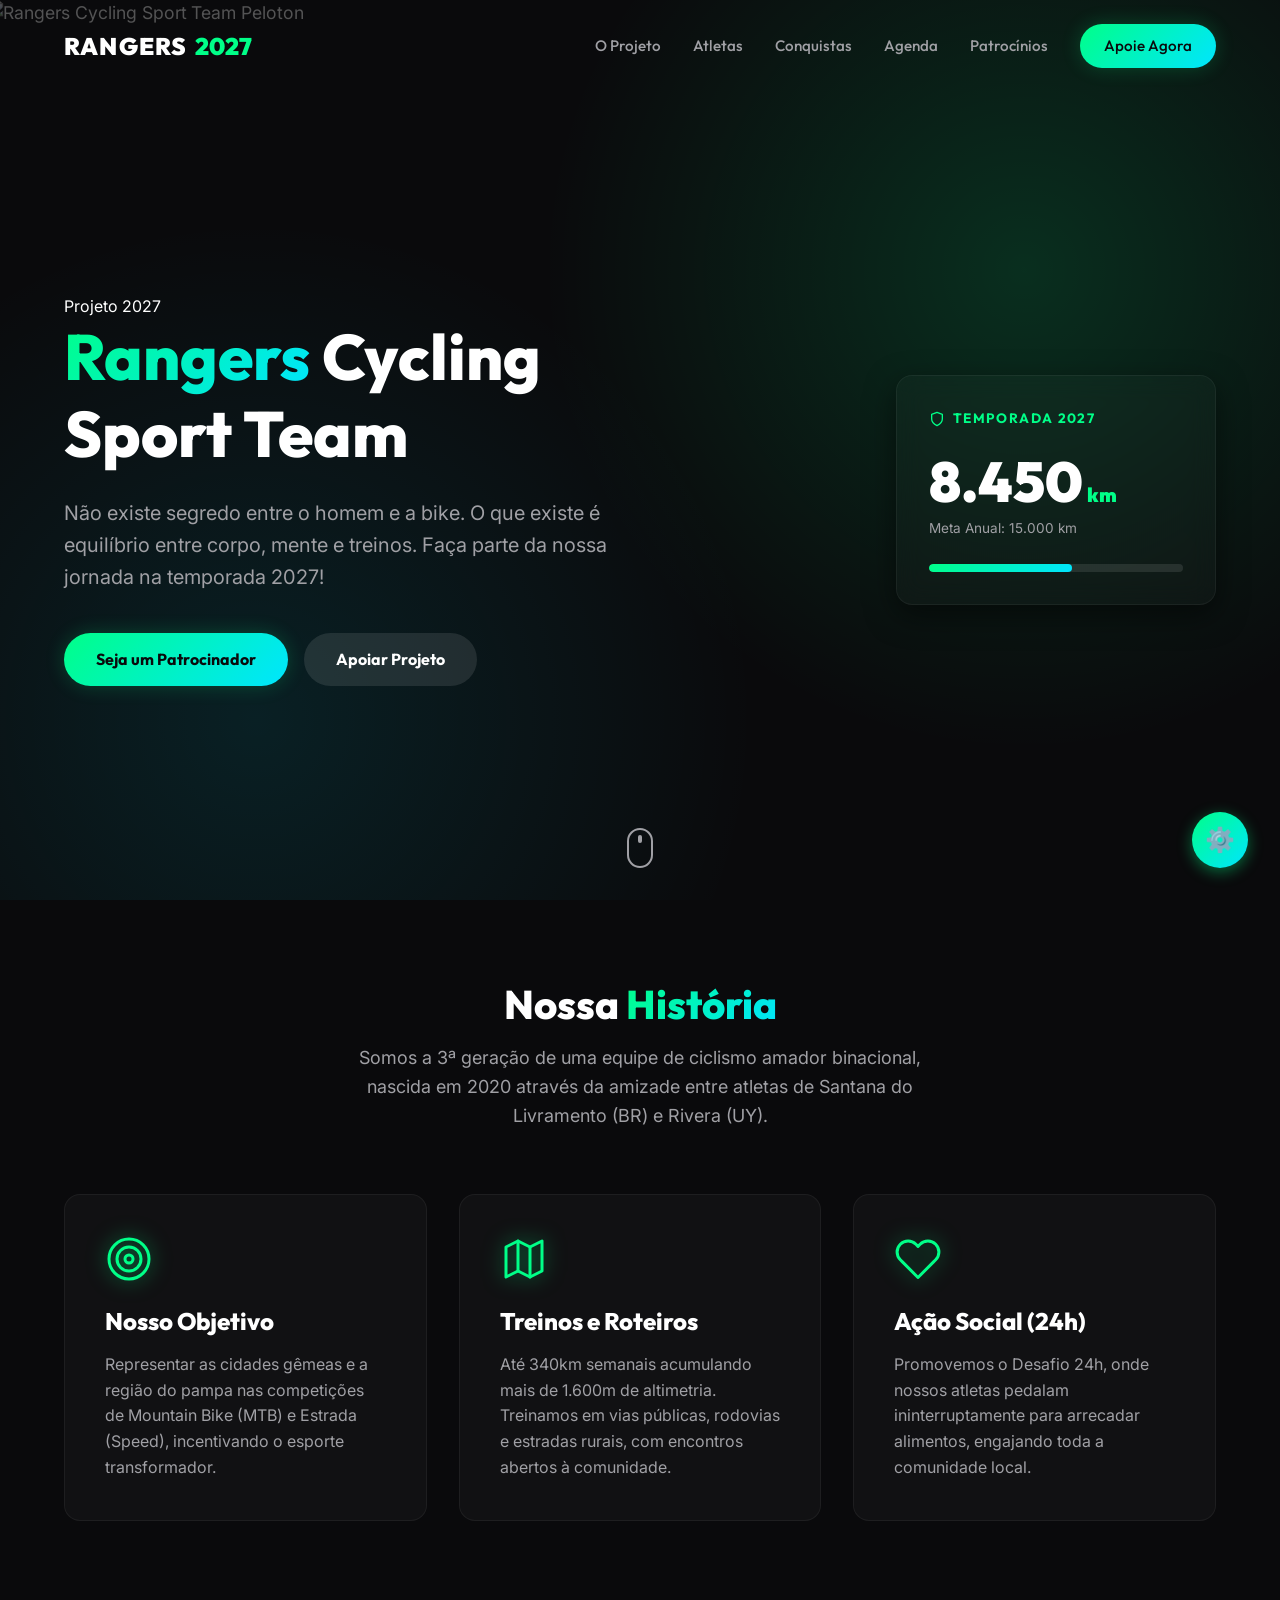
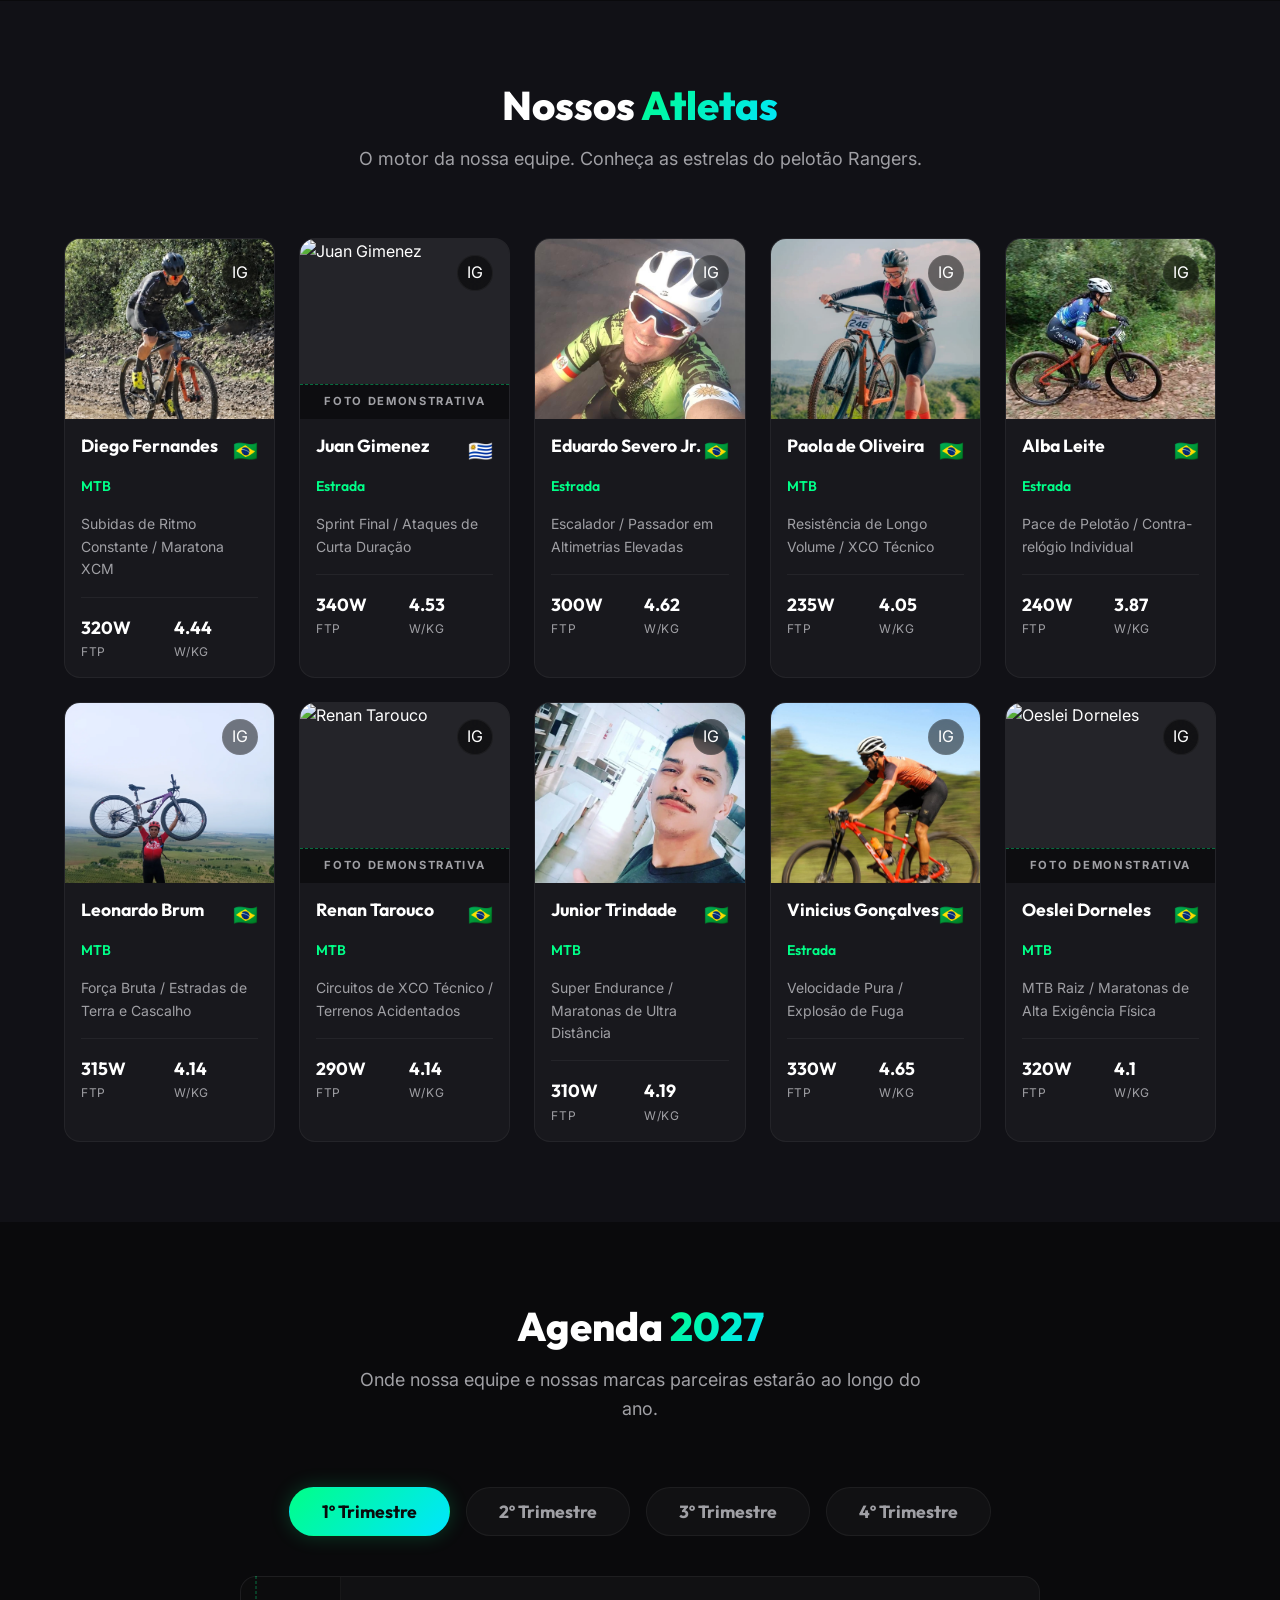
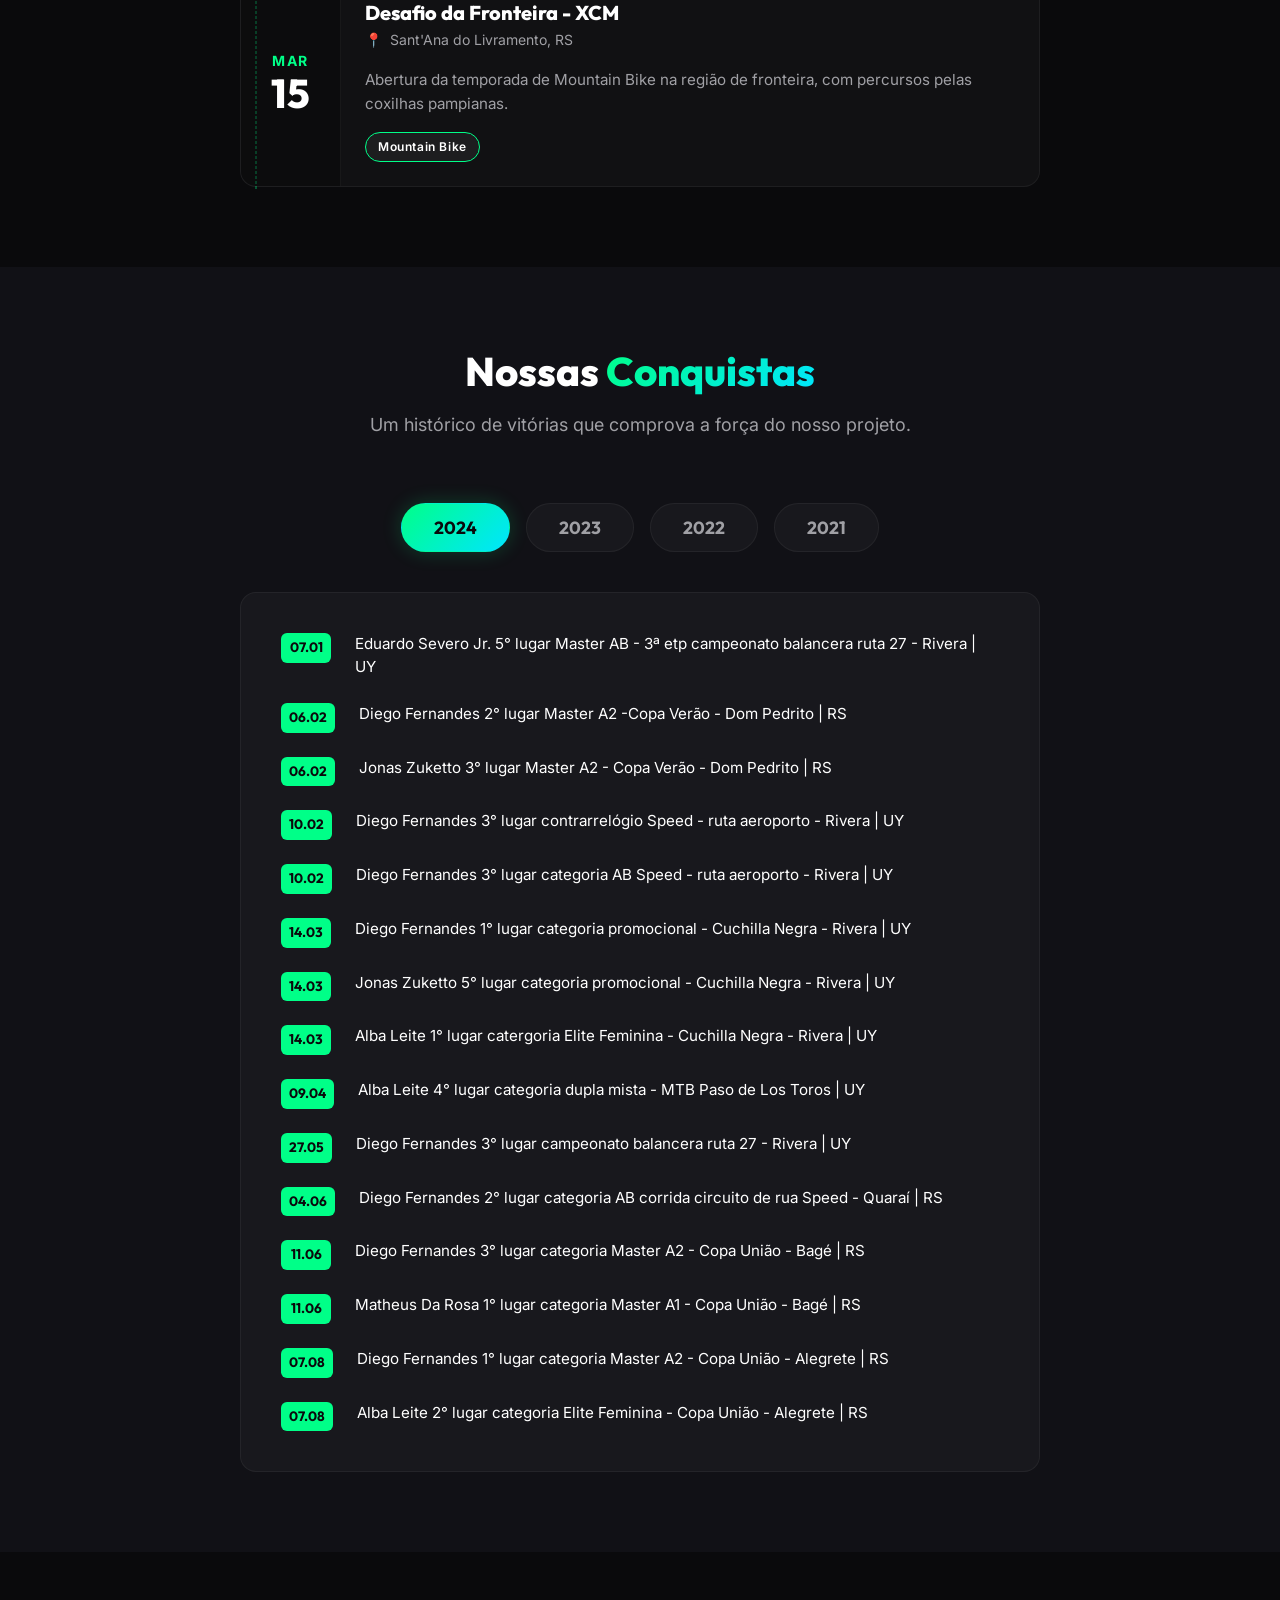
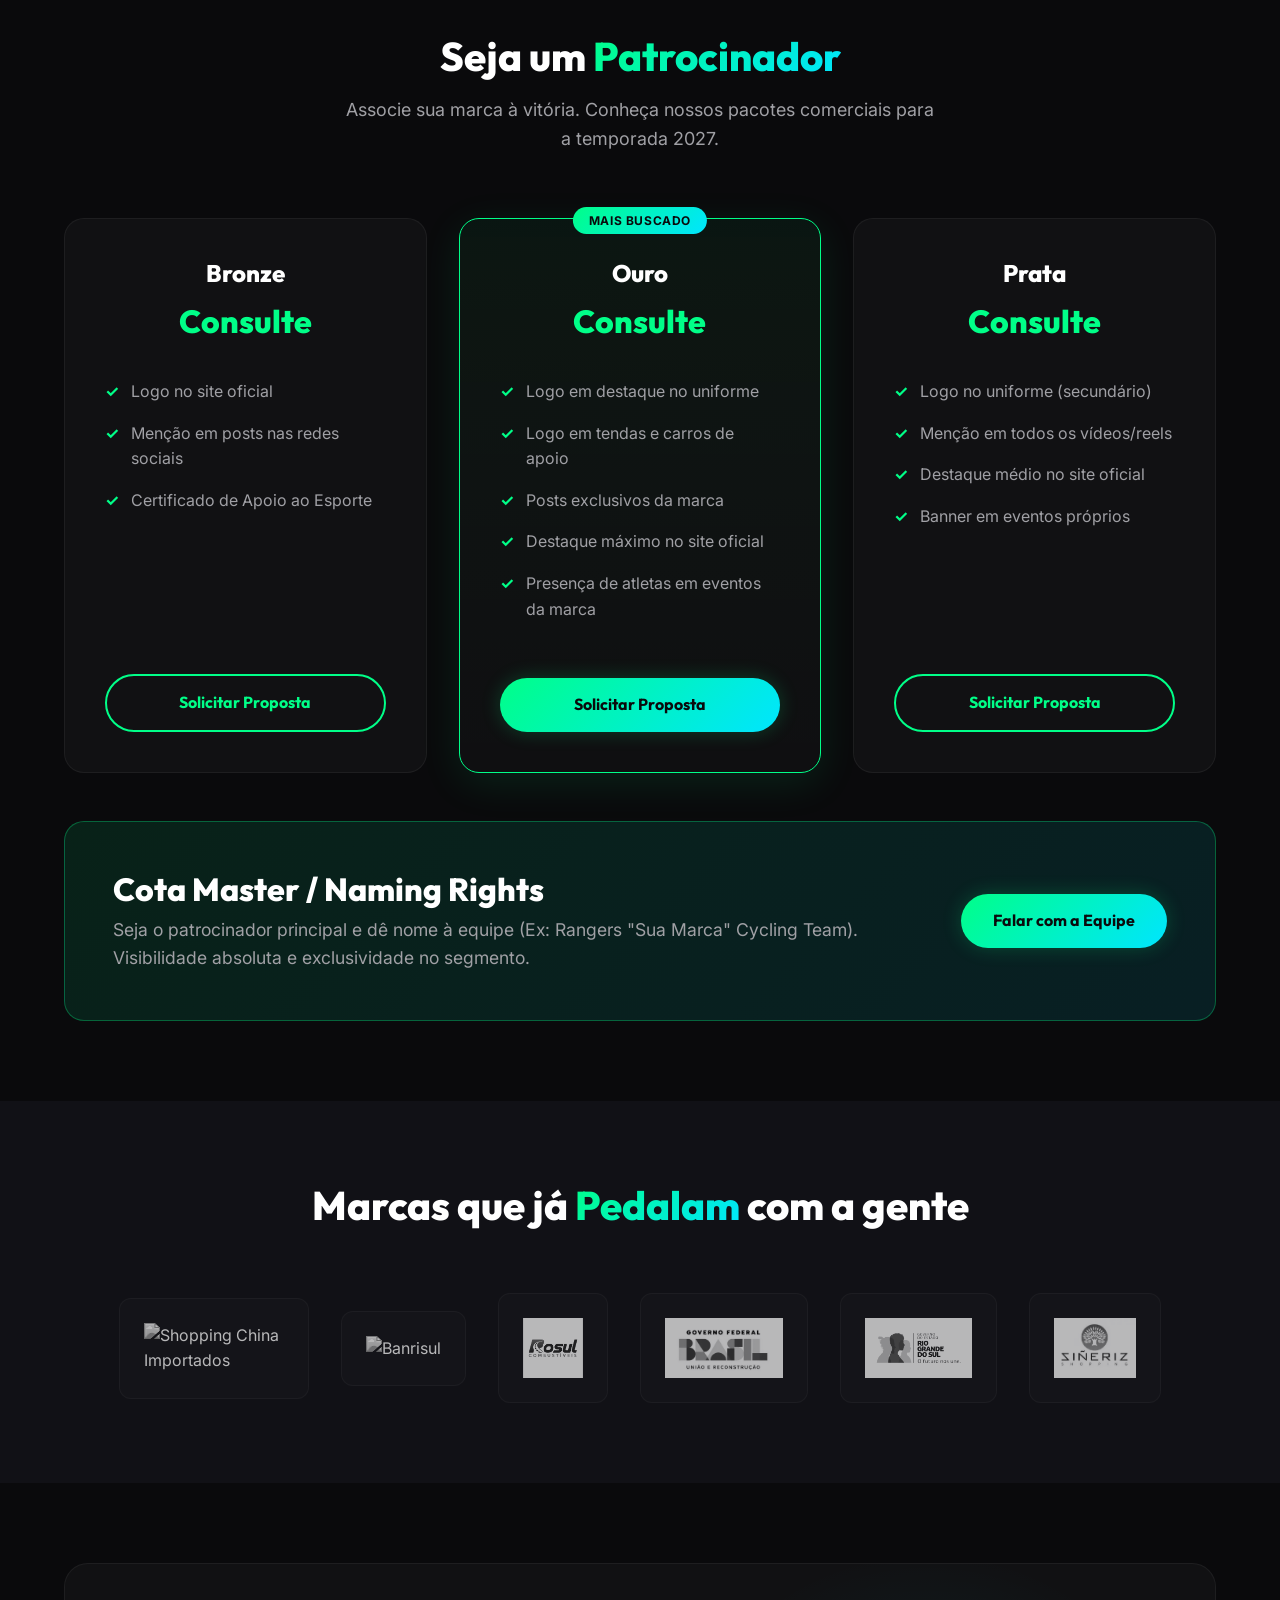
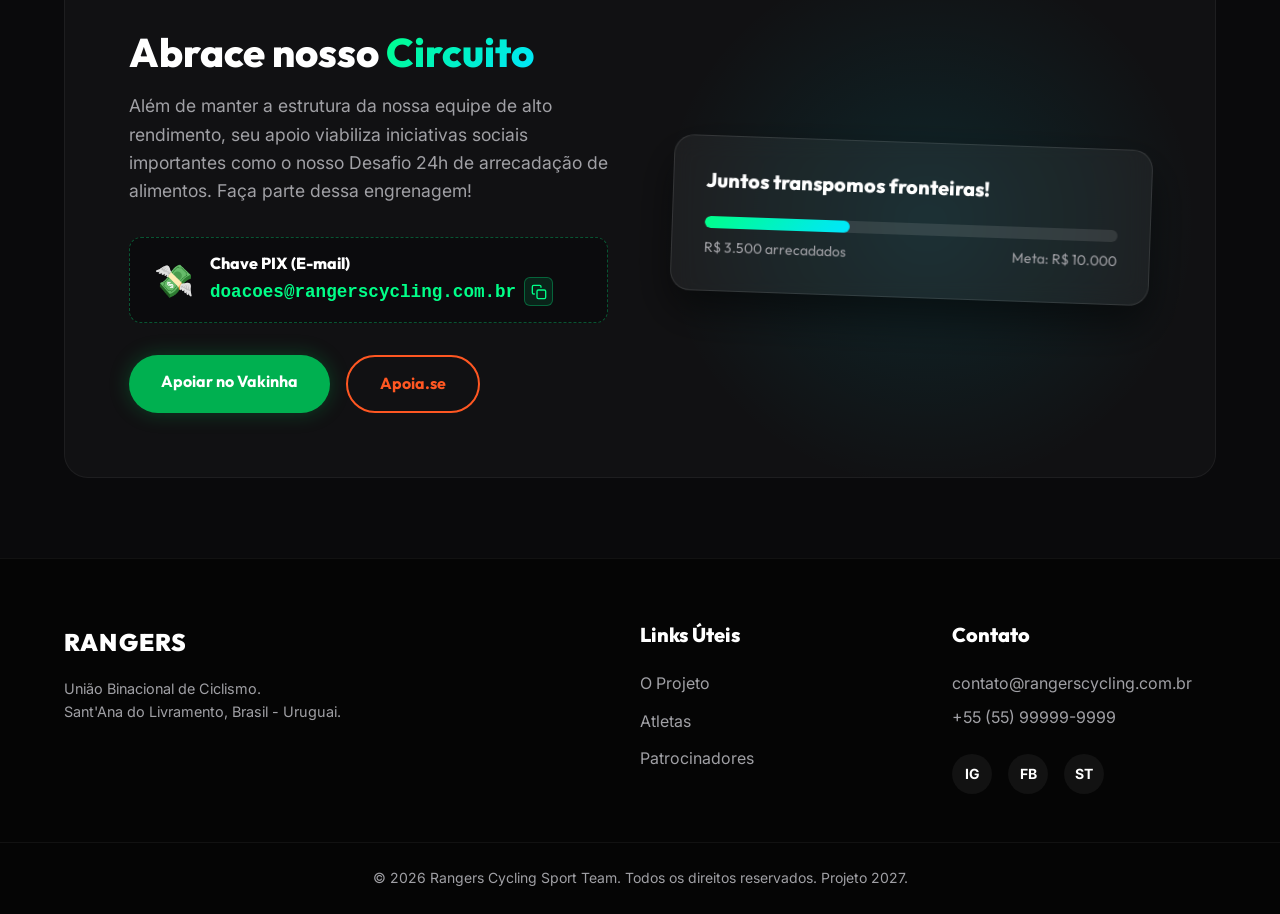
==== commit 1f2686ec: "Adicionado botão de copiar a chave PIX" ====
--- a/index.html
+++ b/index.html
@@ -281,9 +281,15 @@
                         <div class="support-methods">
                             <div class="support-item">
                                 <span class="support-icon">💸</span>
-                                <div>
+                                <div class="pix-container">
                                     <h4>Chave PIX (E-mail)</h4>
-                                    <p class="pix-key">doacoes@rangerscycling.com.br</p>
+                                    <div class="pix-copy-wrapper">
+                                        <p class="pix-key" id="pix-key-text">doacoes@rangerscycling.com.br</p>
+                                        <button class="btn-copy" id="btn-copy-pix" aria-label="Copiar chave PIX" title="Copiar chave">
+                                            <svg xmlns="http://www.w3.org/2000/svg" width="16" height="16" viewBox="0 0 24 24" fill="none" stroke="currentColor" stroke-width="2" stroke-linecap="round" stroke-linejoin="round"><rect x="9" y="9" width="13" height="13" rx="2" ry="2"></rect><path d="M5 15H4a2 2 0 0 1-2-2V4a2 2 0 0 1 2-2h9a2 2 0 0 1 2 2v1"></path></svg>
+                                        </button>
+                                    </div>
+                                    <span class="copy-feedback" id="copy-feedback">Chave copiada!</span>
                                 </div>
                             </div>
                         </div>
--- a/style.css
+++ b/style.css
@@ -1413,6 +1413,57 @@
 }
 
 /* ==========================================================================
+   PIX Copy Button
+   ========================================================================== */
+.pix-container {
+    position: relative;
+    width: 100%;
+}
+
+.pix-copy-wrapper {
+    display: flex;
+    align-items: center;
+    gap: 0.5rem;
+    margin-top: 0.25rem;
+}
+
+.btn-copy {
+    background: color-mix(in srgb, var(--accent-green) 10%, transparent);
+    border: 1px solid color-mix(in srgb, var(--accent-green) 30%, transparent);
+    color: var(--accent-green);
+    cursor: pointer;
+    display: flex;
+    align-items: center;
+    justify-content: center;
+    padding: 0.35rem;
+    border-radius: 6px;
+    transition: var(--transition);
+}
+
+.btn-copy:hover {
+    background: var(--accent-green);
+    color: var(--bg-dark);
+}
+
+.copy-feedback {
+    position: absolute;
+    bottom: -22px;
+    left: 0;
+    font-size: 0.8rem;
+    color: var(--accent-green);
+    opacity: 0;
+    transform: translateY(5px);
+    transition: var(--transition);
+    pointer-events: none;
+    font-weight: 600;
+}
+
+.copy-feedback.show {
+    opacity: 1;
+    transform: translateY(0);
+}
+
+/* ==========================================================================
    Responsive / Mobile
    ========================================================================== */
 @media (max-width: 992px) {
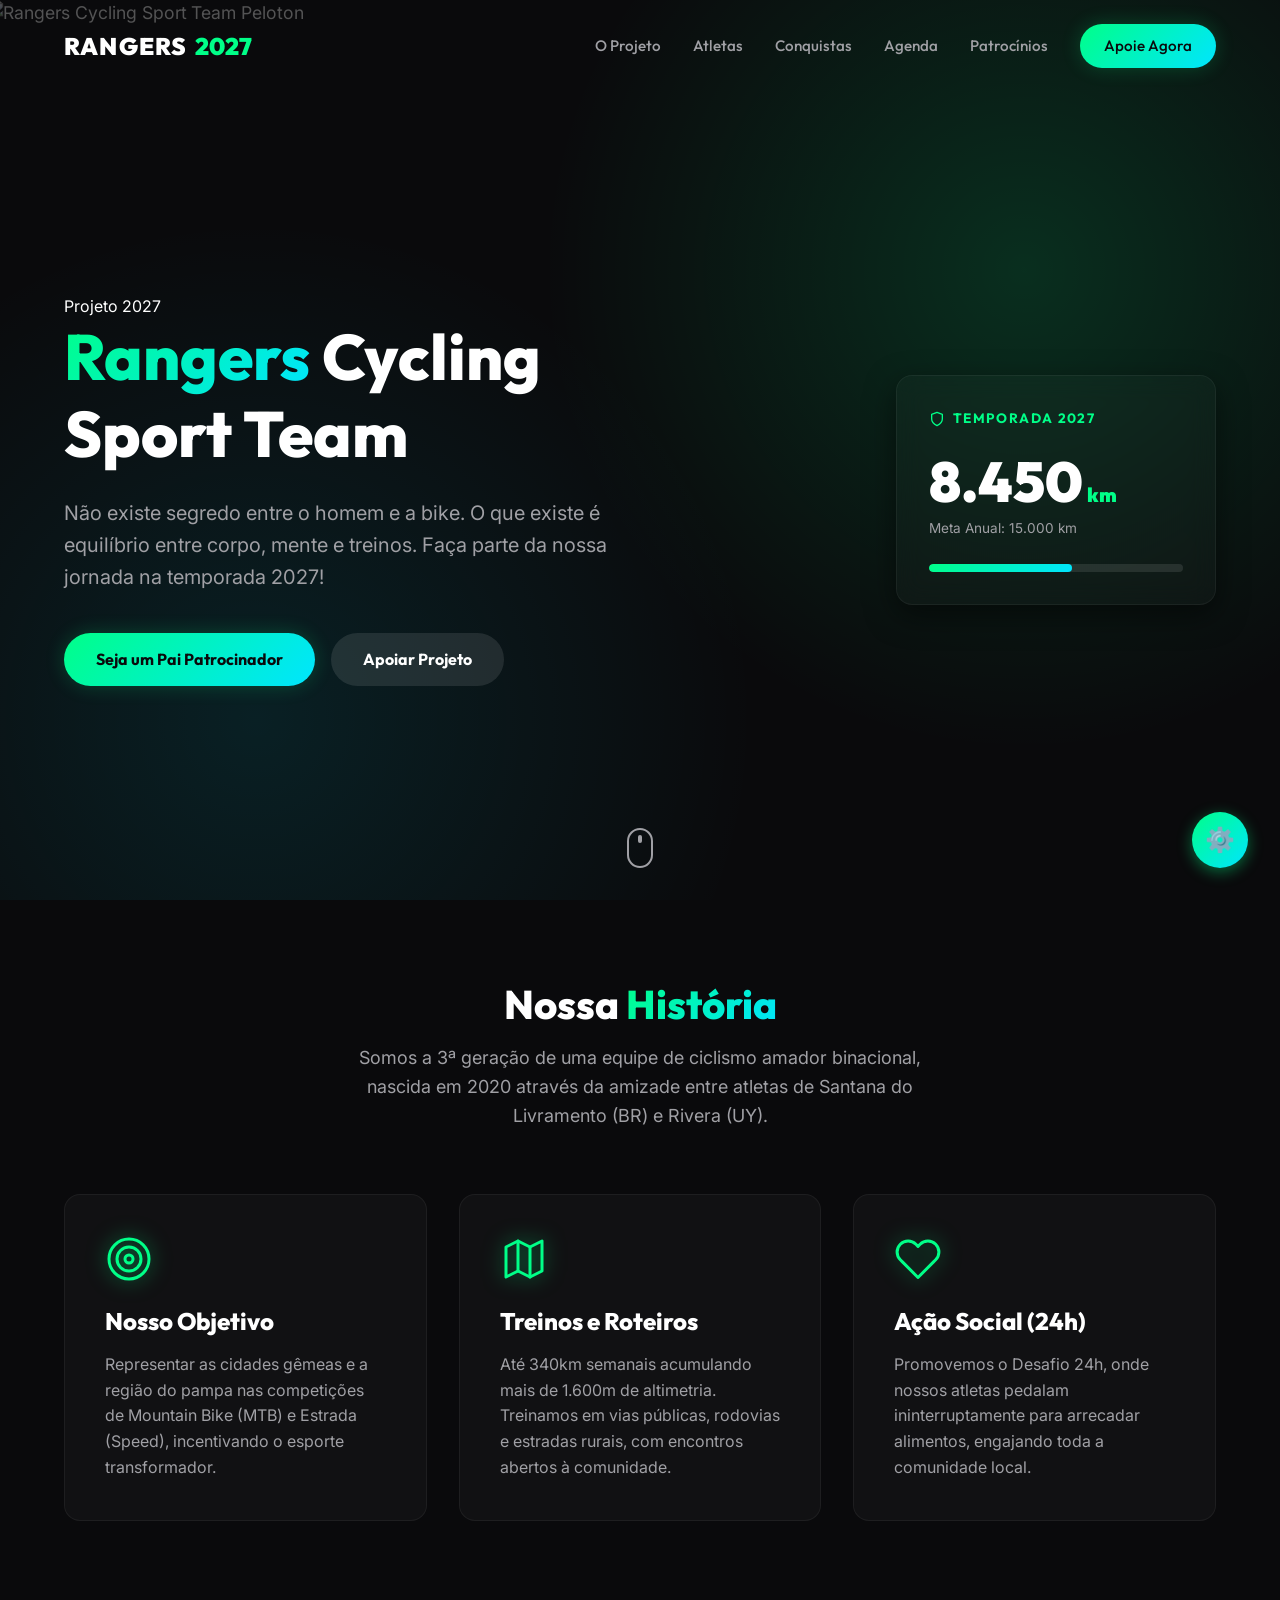
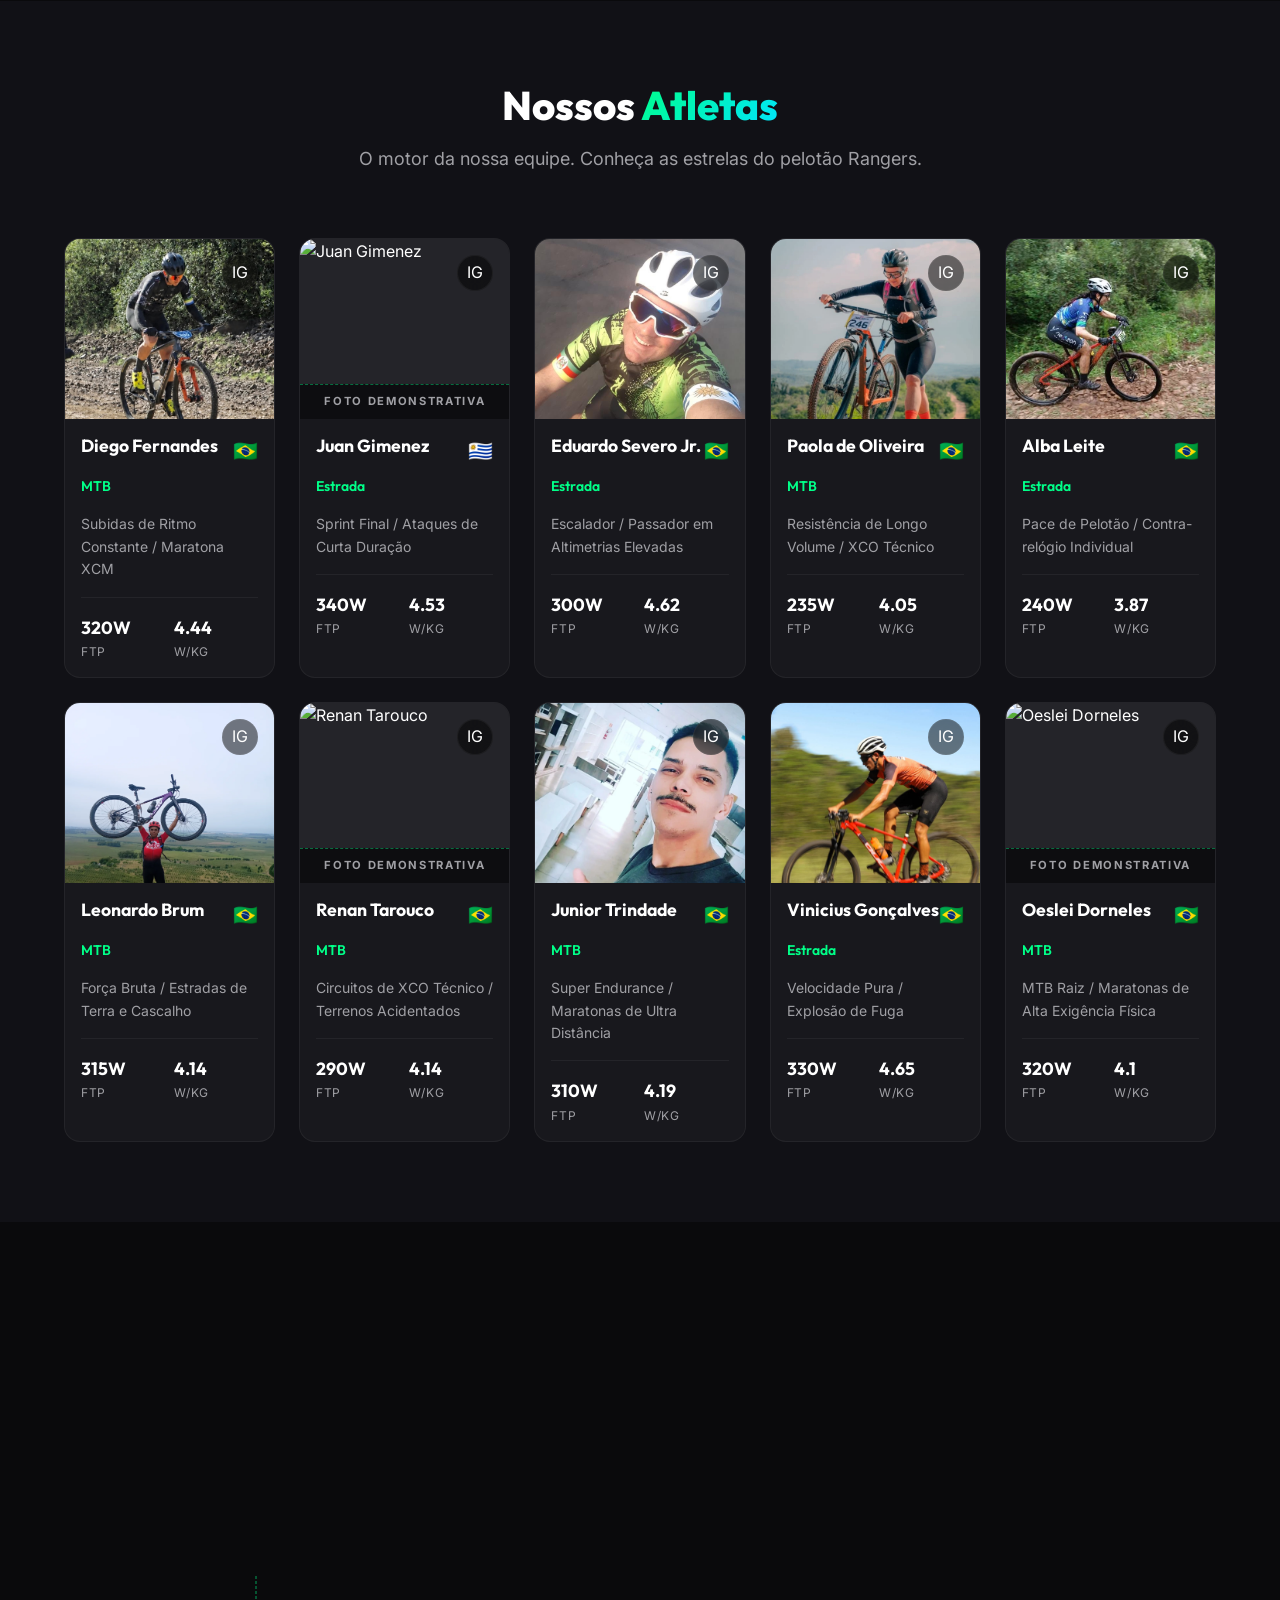
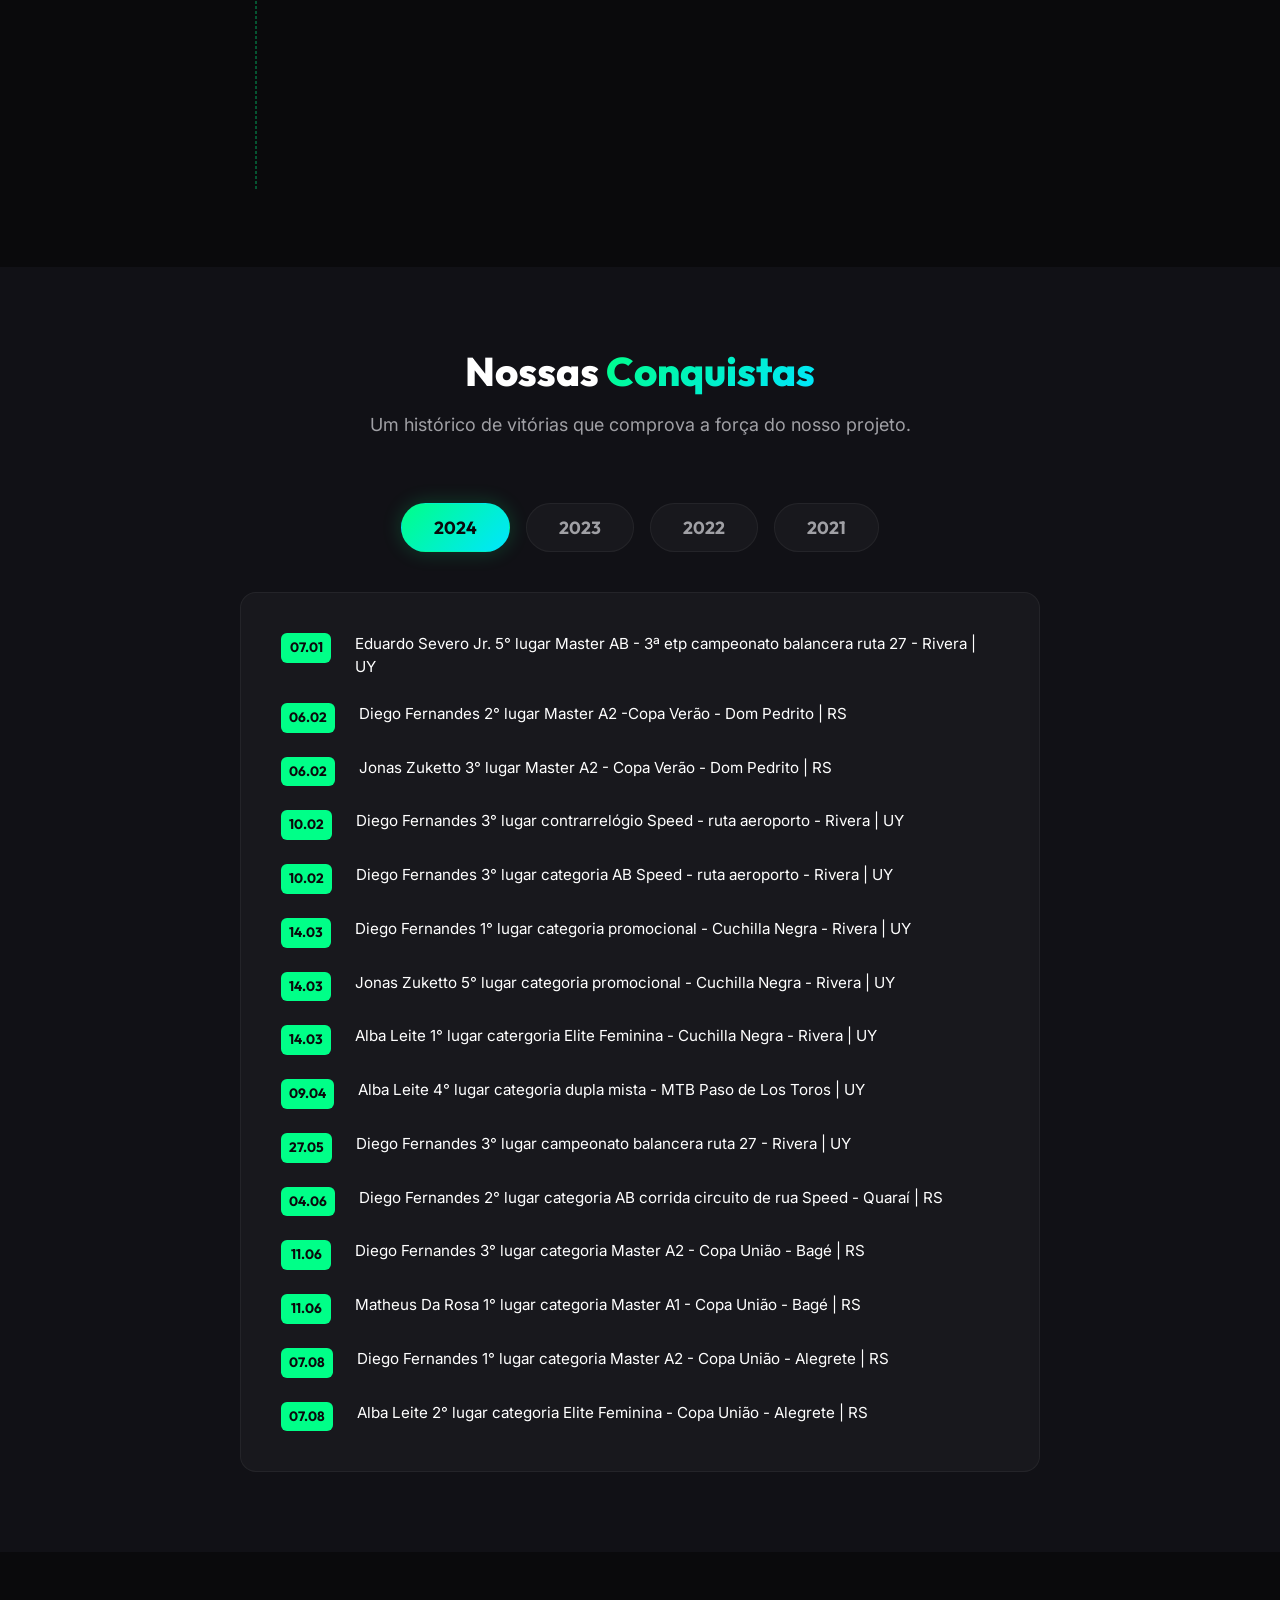
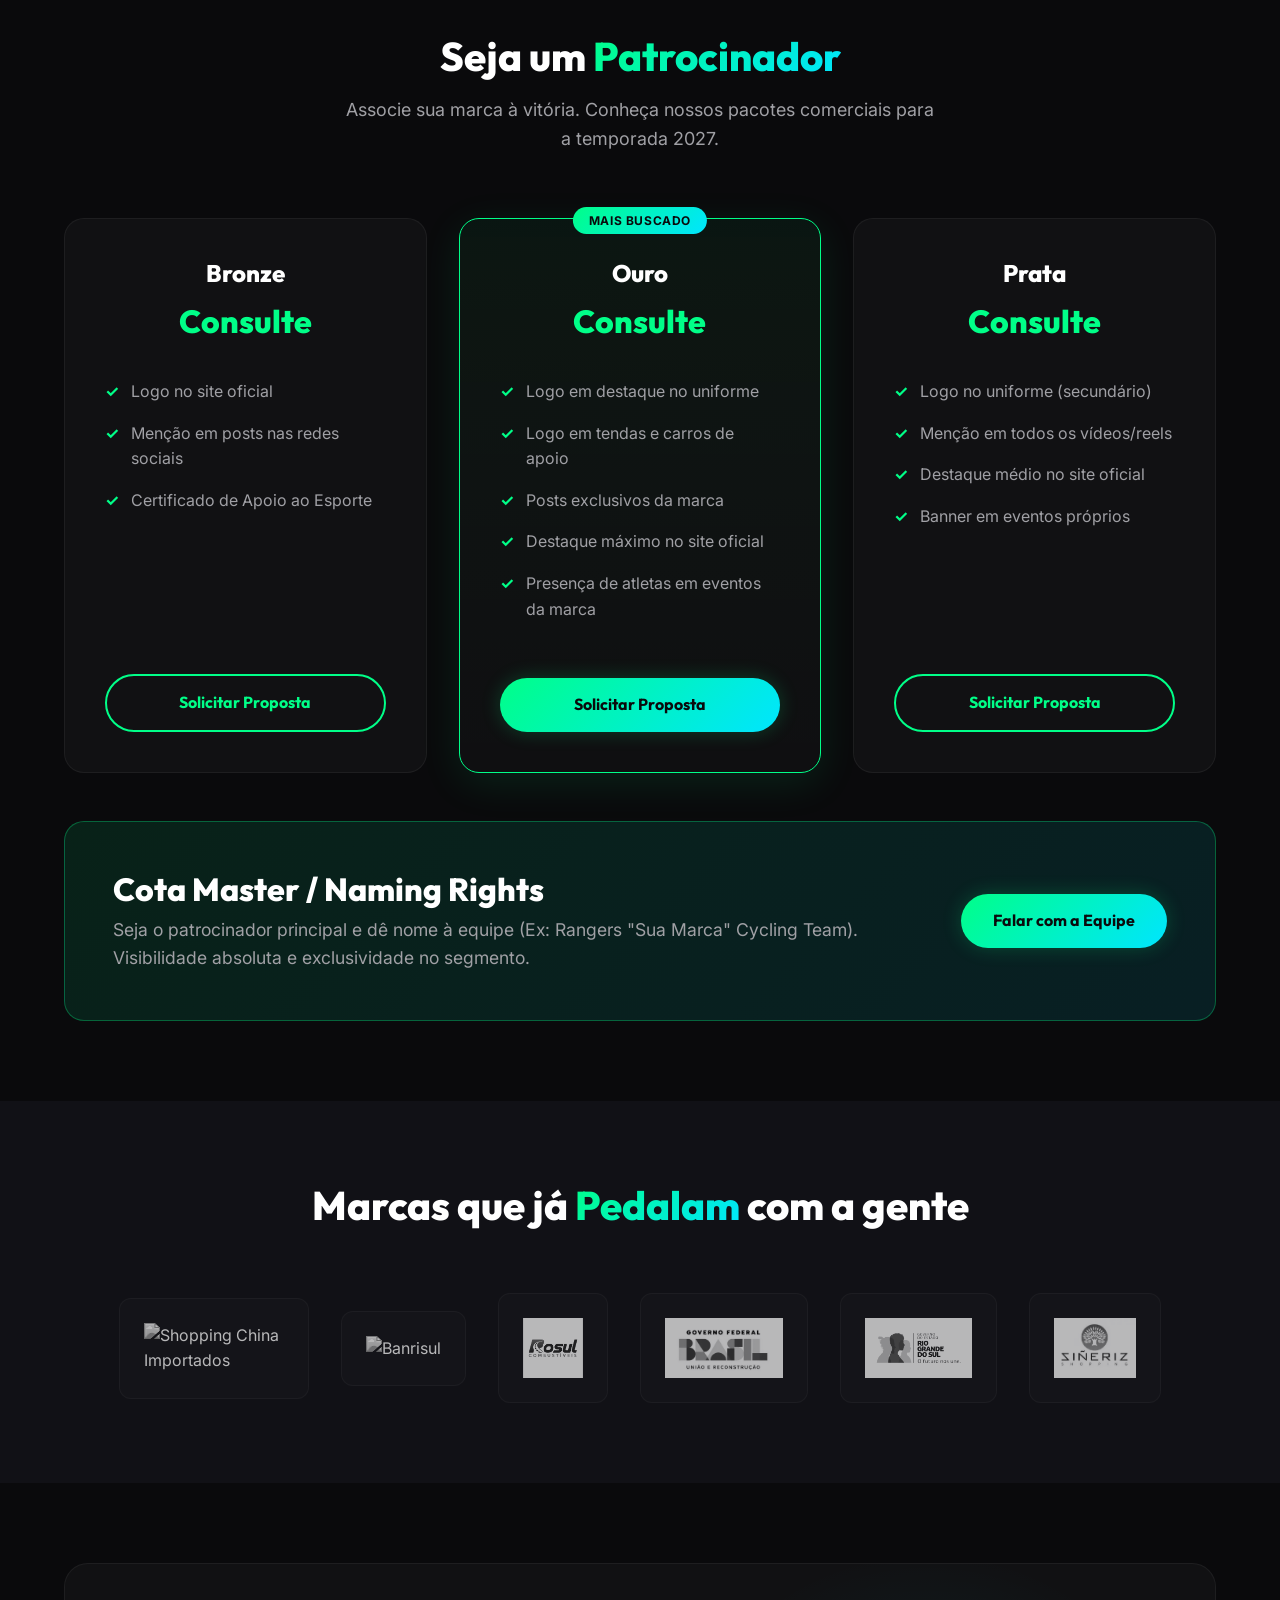
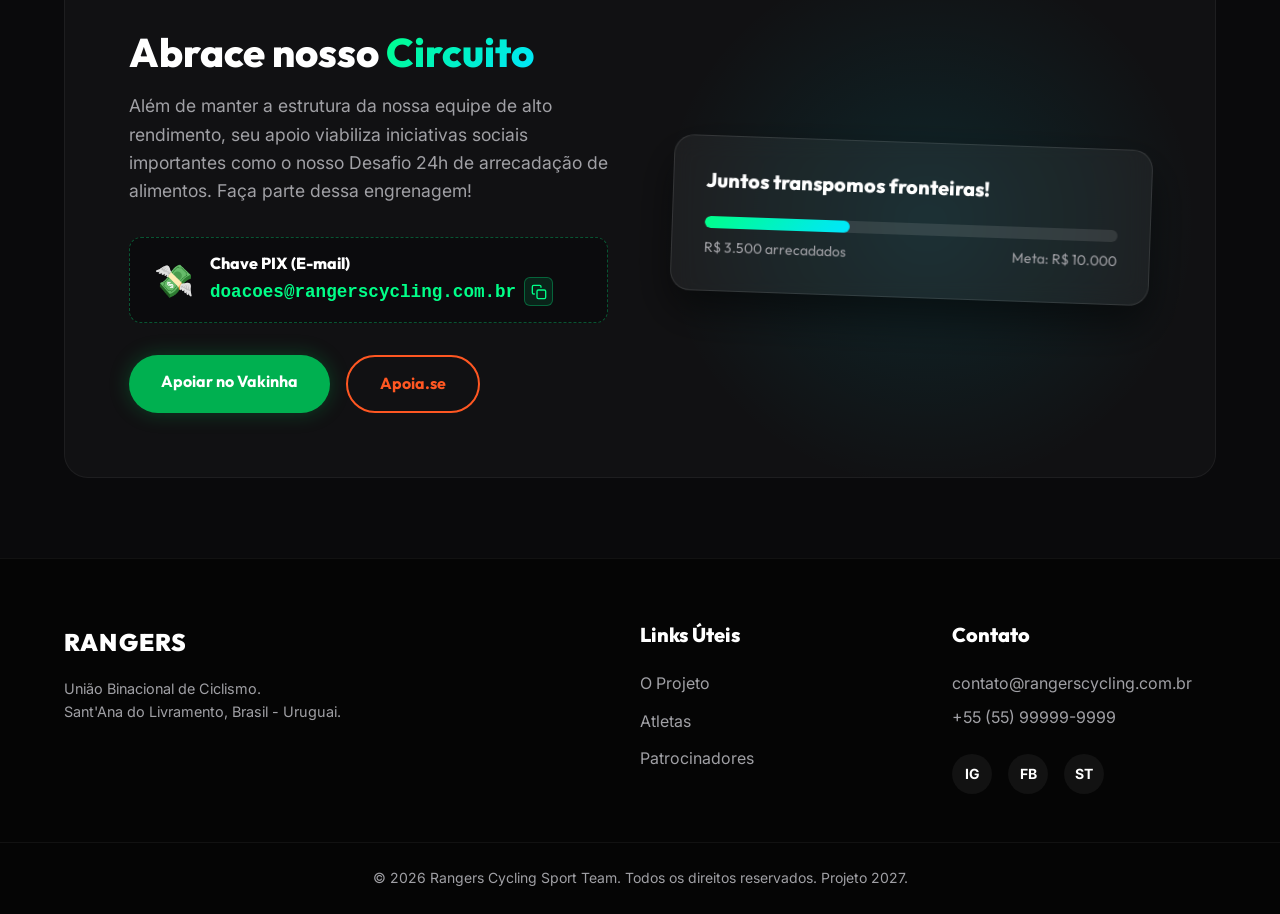
==== commit 24f5f6db: "feat: update sponsor CTA text and reformat PIX copy button SVG code" ====
--- a/index.html
+++ b/index.html
@@ -60,7 +60,7 @@
                     <p>Não existe segredo entre o homem e a bike. O que existe é equilíbrio entre corpo, mente e
                         treinos. Faça parte da nossa jornada na temporada 2027!</p>
                     <div class="hero-actions">
-                        <a href="#patrocinios" class="btn-primary">Seja um Patrocinador</a>
+                        <a href="#patrocinios" class="btn-primary">Seja um Pai Patrocinador</a>
                         <a href="#apoie" class="btn-secondary">Apoiar Projeto</a>
                     </div>
                 </div>
@@ -285,8 +285,15 @@
                                     <h4>Chave PIX (E-mail)</h4>
                                     <div class="pix-copy-wrapper">
                                         <p class="pix-key" id="pix-key-text">doacoes@rangerscycling.com.br</p>
-                                        <button class="btn-copy" id="btn-copy-pix" aria-label="Copiar chave PIX" title="Copiar chave">
-                                            <svg xmlns="http://www.w3.org/2000/svg" width="16" height="16" viewBox="0 0 24 24" fill="none" stroke="currentColor" stroke-width="2" stroke-linecap="round" stroke-linejoin="round"><rect x="9" y="9" width="13" height="13" rx="2" ry="2"></rect><path d="M5 15H4a2 2 0 0 1-2-2V4a2 2 0 0 1 2-2h9a2 2 0 0 1 2 2v1"></path></svg>
+                                        <button class="btn-copy" id="btn-copy-pix" aria-label="Copiar chave PIX"
+                                            title="Copiar chave">
+                                            <svg xmlns="http://www.w3.org/2000/svg" width="16" height="16"
+                                                viewBox="0 0 24 24" fill="none" stroke="currentColor" stroke-width="2"
+                                                stroke-linecap="round" stroke-linejoin="round">
+                                                <rect x="9" y="9" width="13" height="13" rx="2" ry="2"></rect>
+                                                <path d="M5 15H4a2 2 0 0 1-2-2V4a2 2 0 0 1 2-2h9a2 2 0 0 1 2 2v1">
+                                                </path>
+                                            </svg>
                                         </button>
                                     </div>
                                     <span class="copy-feedback" id="copy-feedback">Chave copiada!</span>
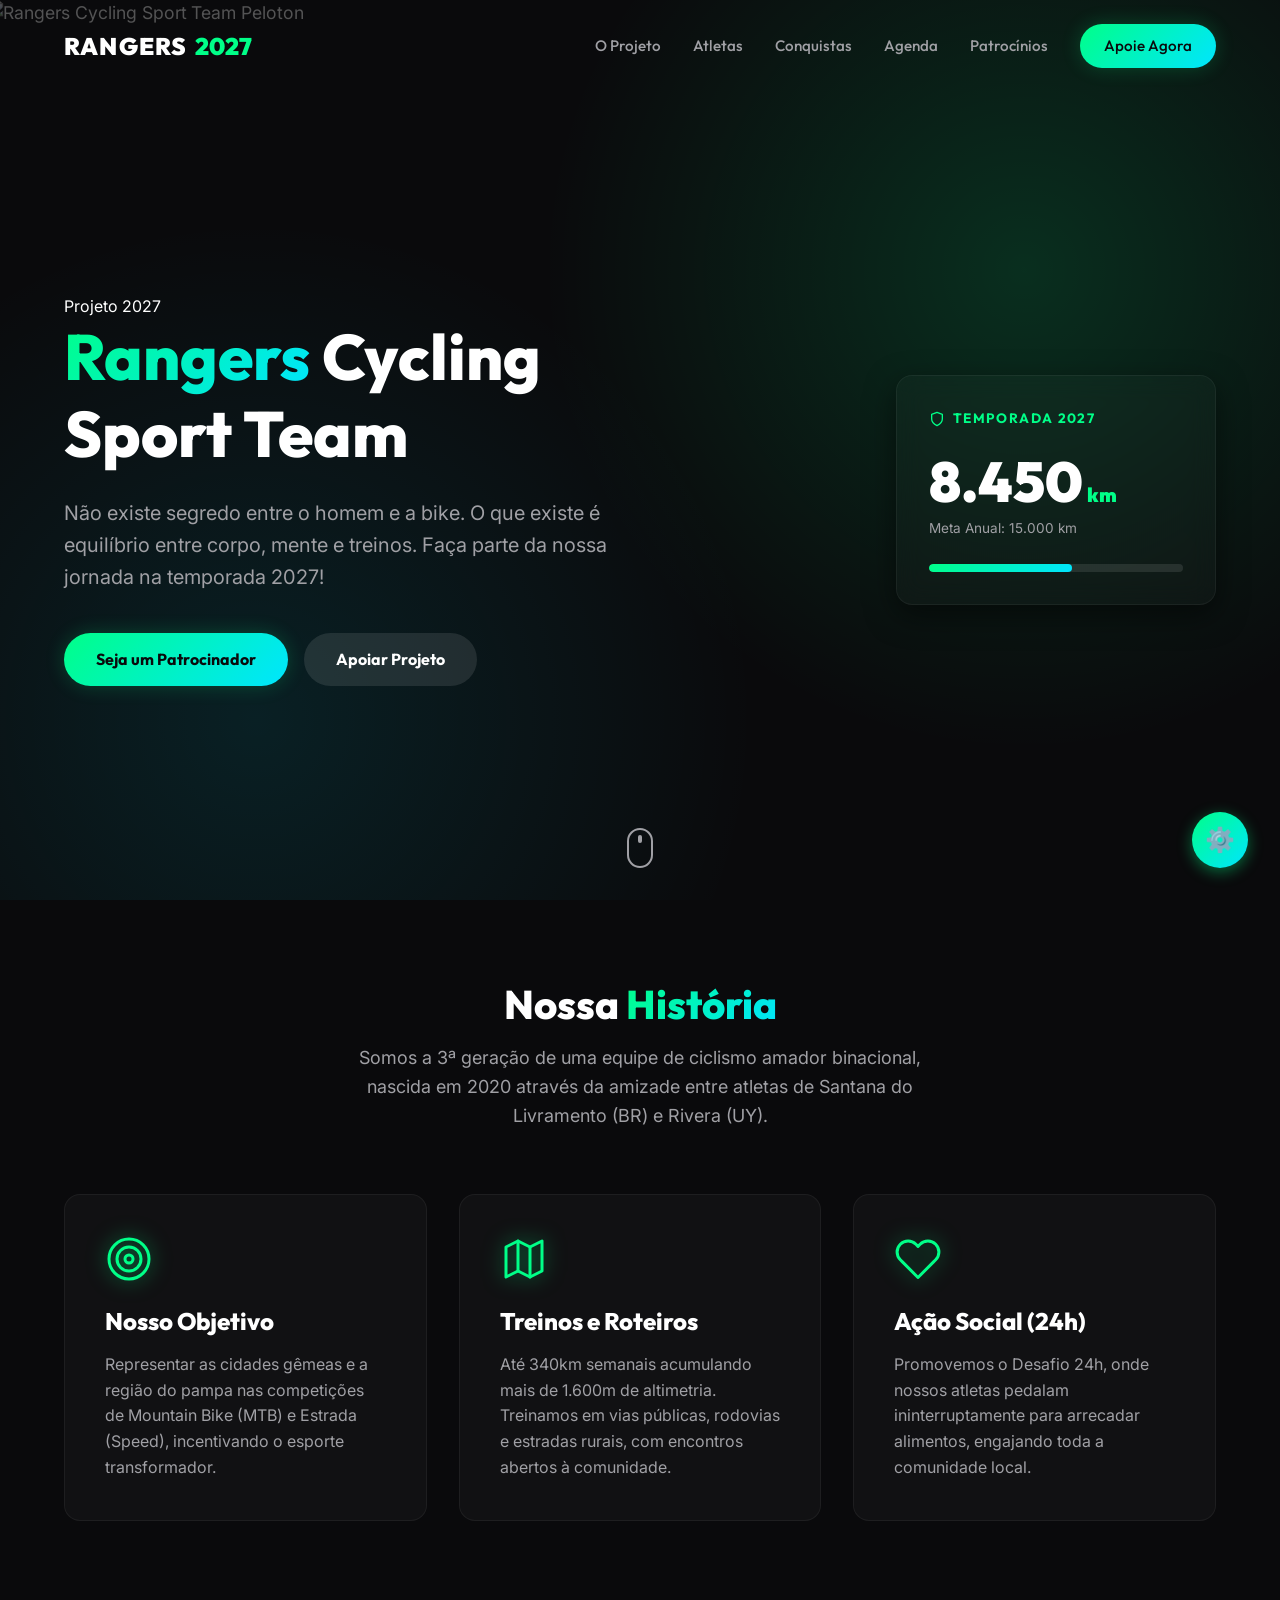
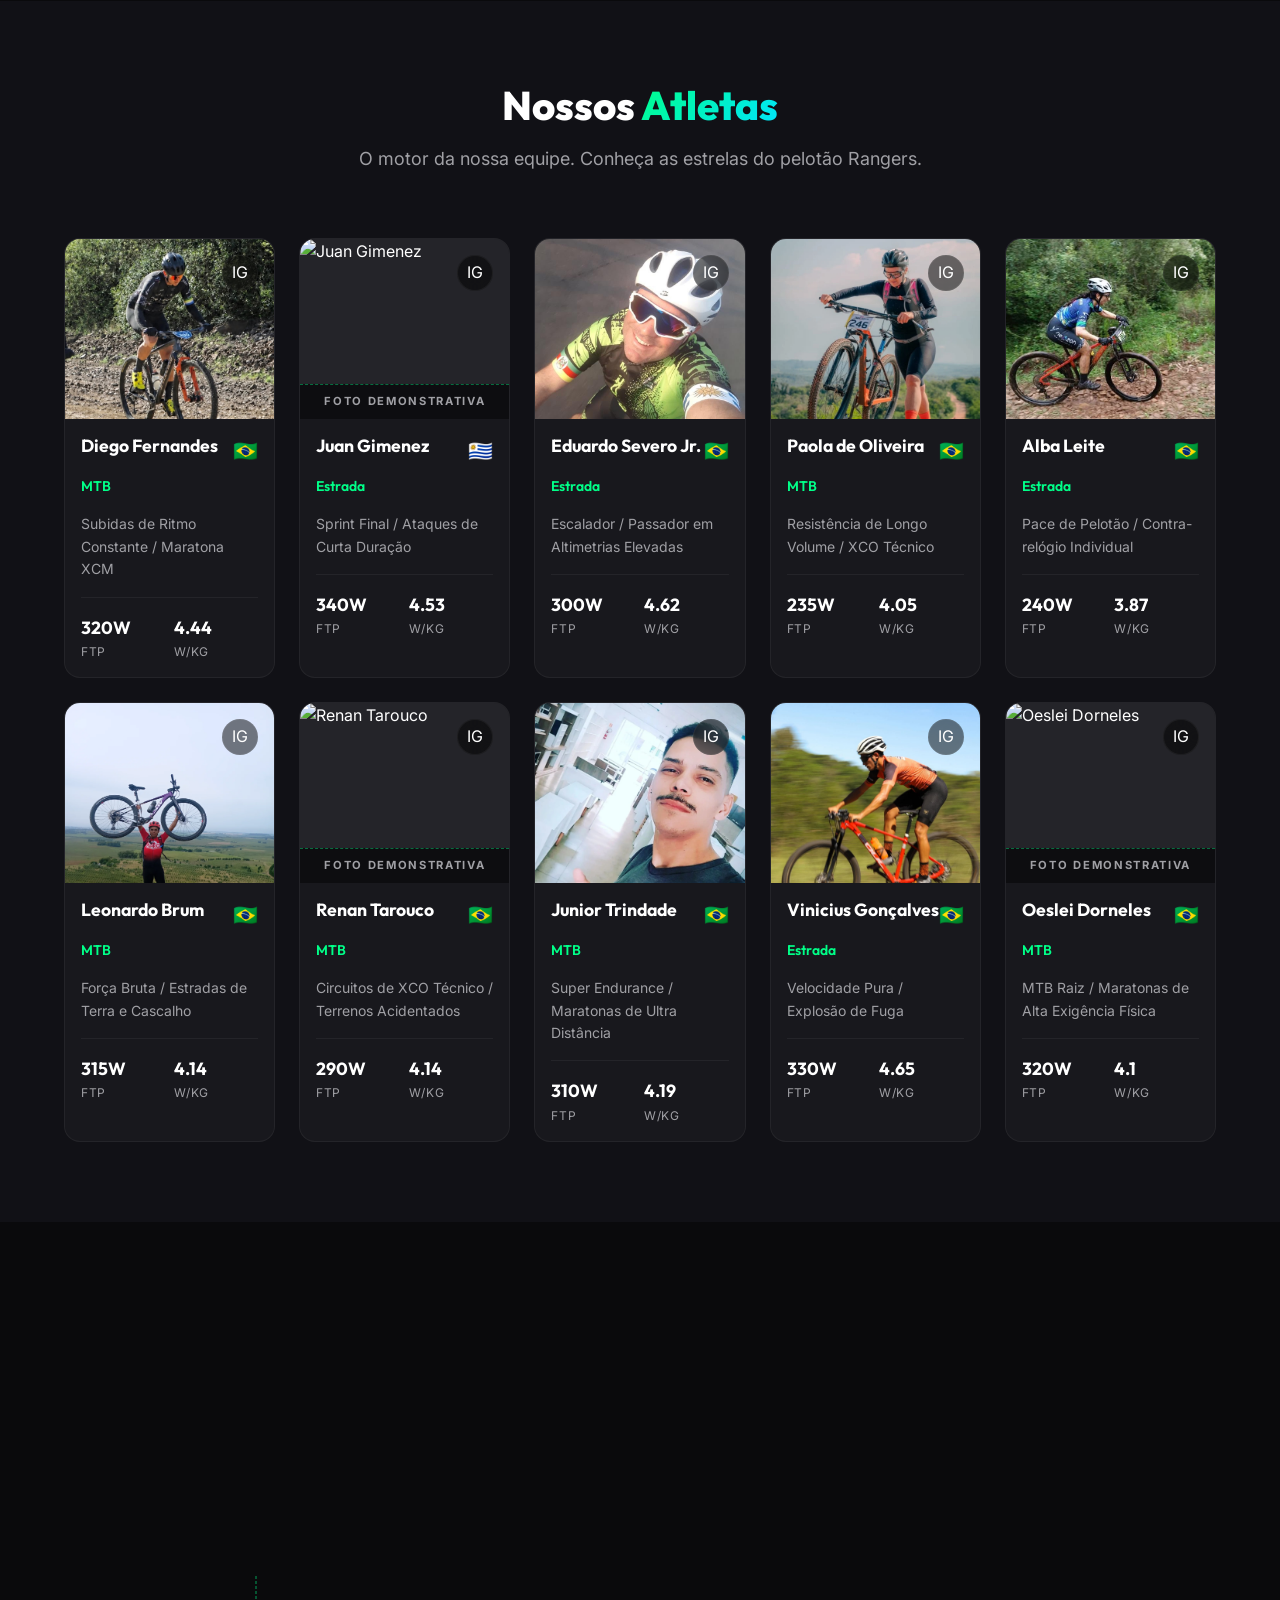
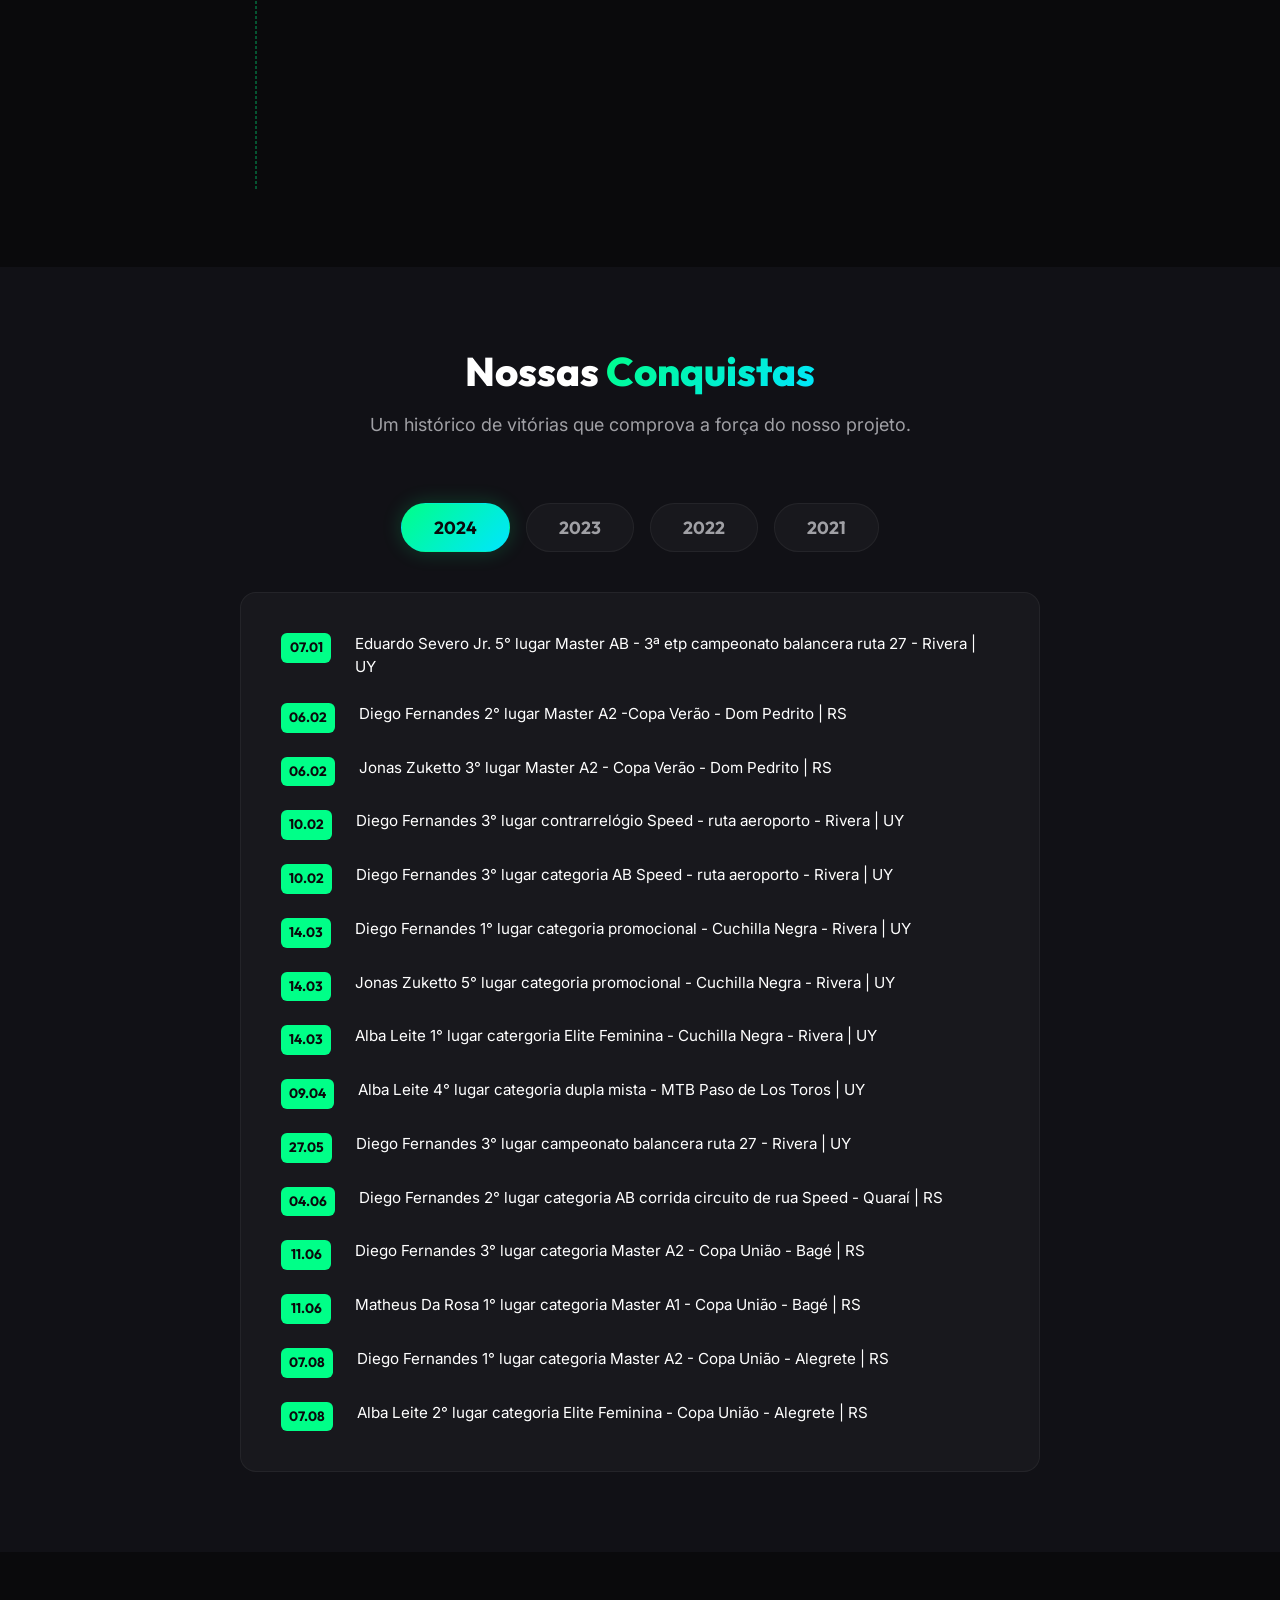
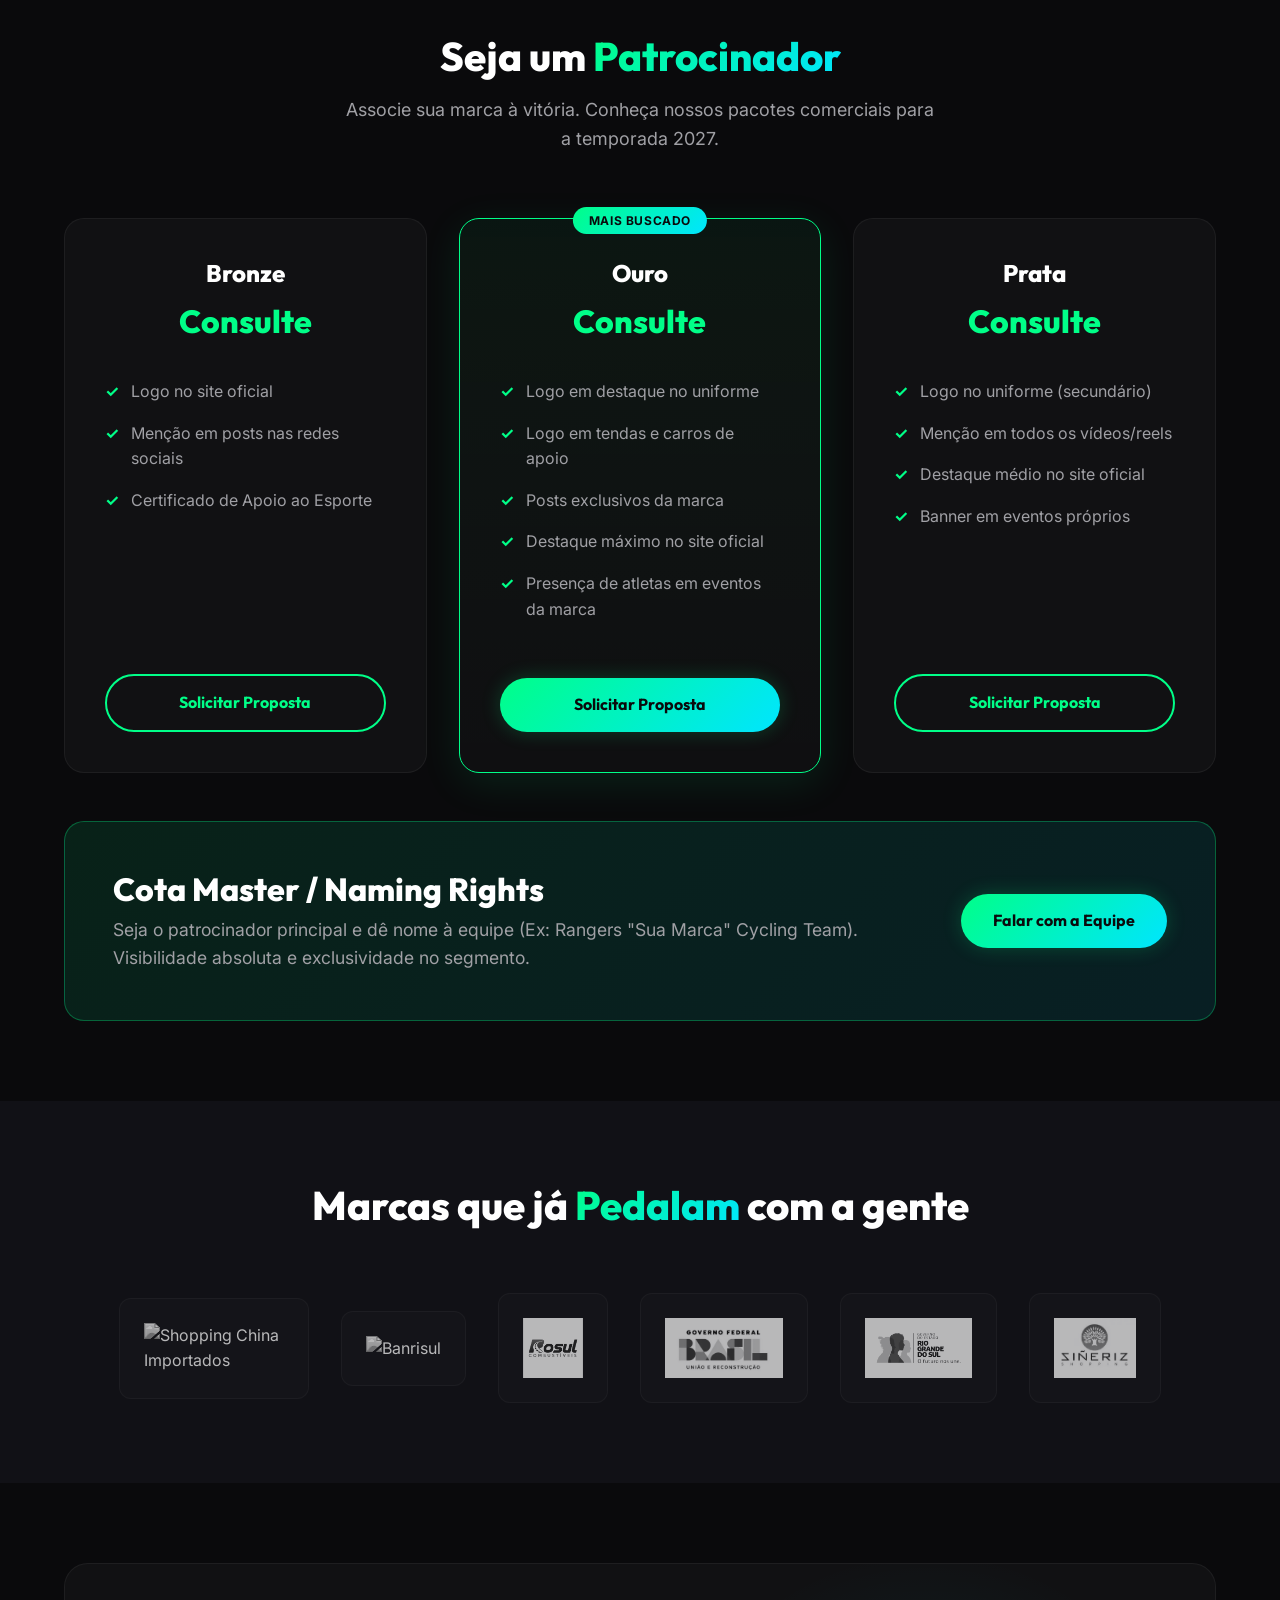
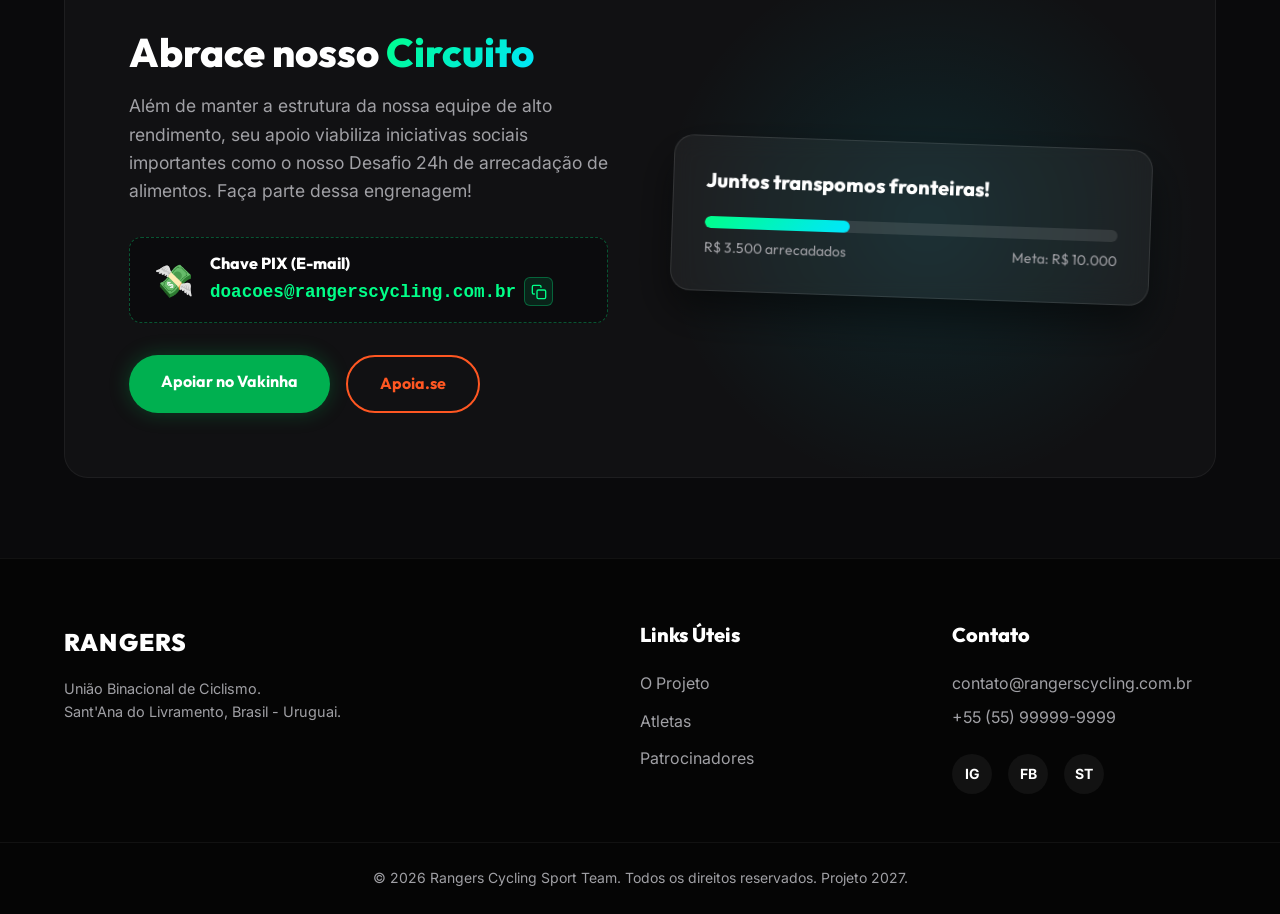
==== commit 439bf870: "fix: rename hero section button label from "Pai Patrocinador" to "Patrocinador"" ====
--- a/index.html
+++ b/index.html
@@ -60,7 +60,7 @@
                     <p>Não existe segredo entre o homem e a bike. O que existe é equilíbrio entre corpo, mente e
                         treinos. Faça parte da nossa jornada na temporada 2027!</p>
                     <div class="hero-actions">
-                        <a href="#patrocinios" class="btn-primary">Seja um Pai Patrocinador</a>
+                        <a href="#patrocinios" class="btn-primary">Seja um Patrocinador</a>
                         <a href="#apoie" class="btn-secondary">Apoiar Projeto</a>
                     </div>
                 </div>
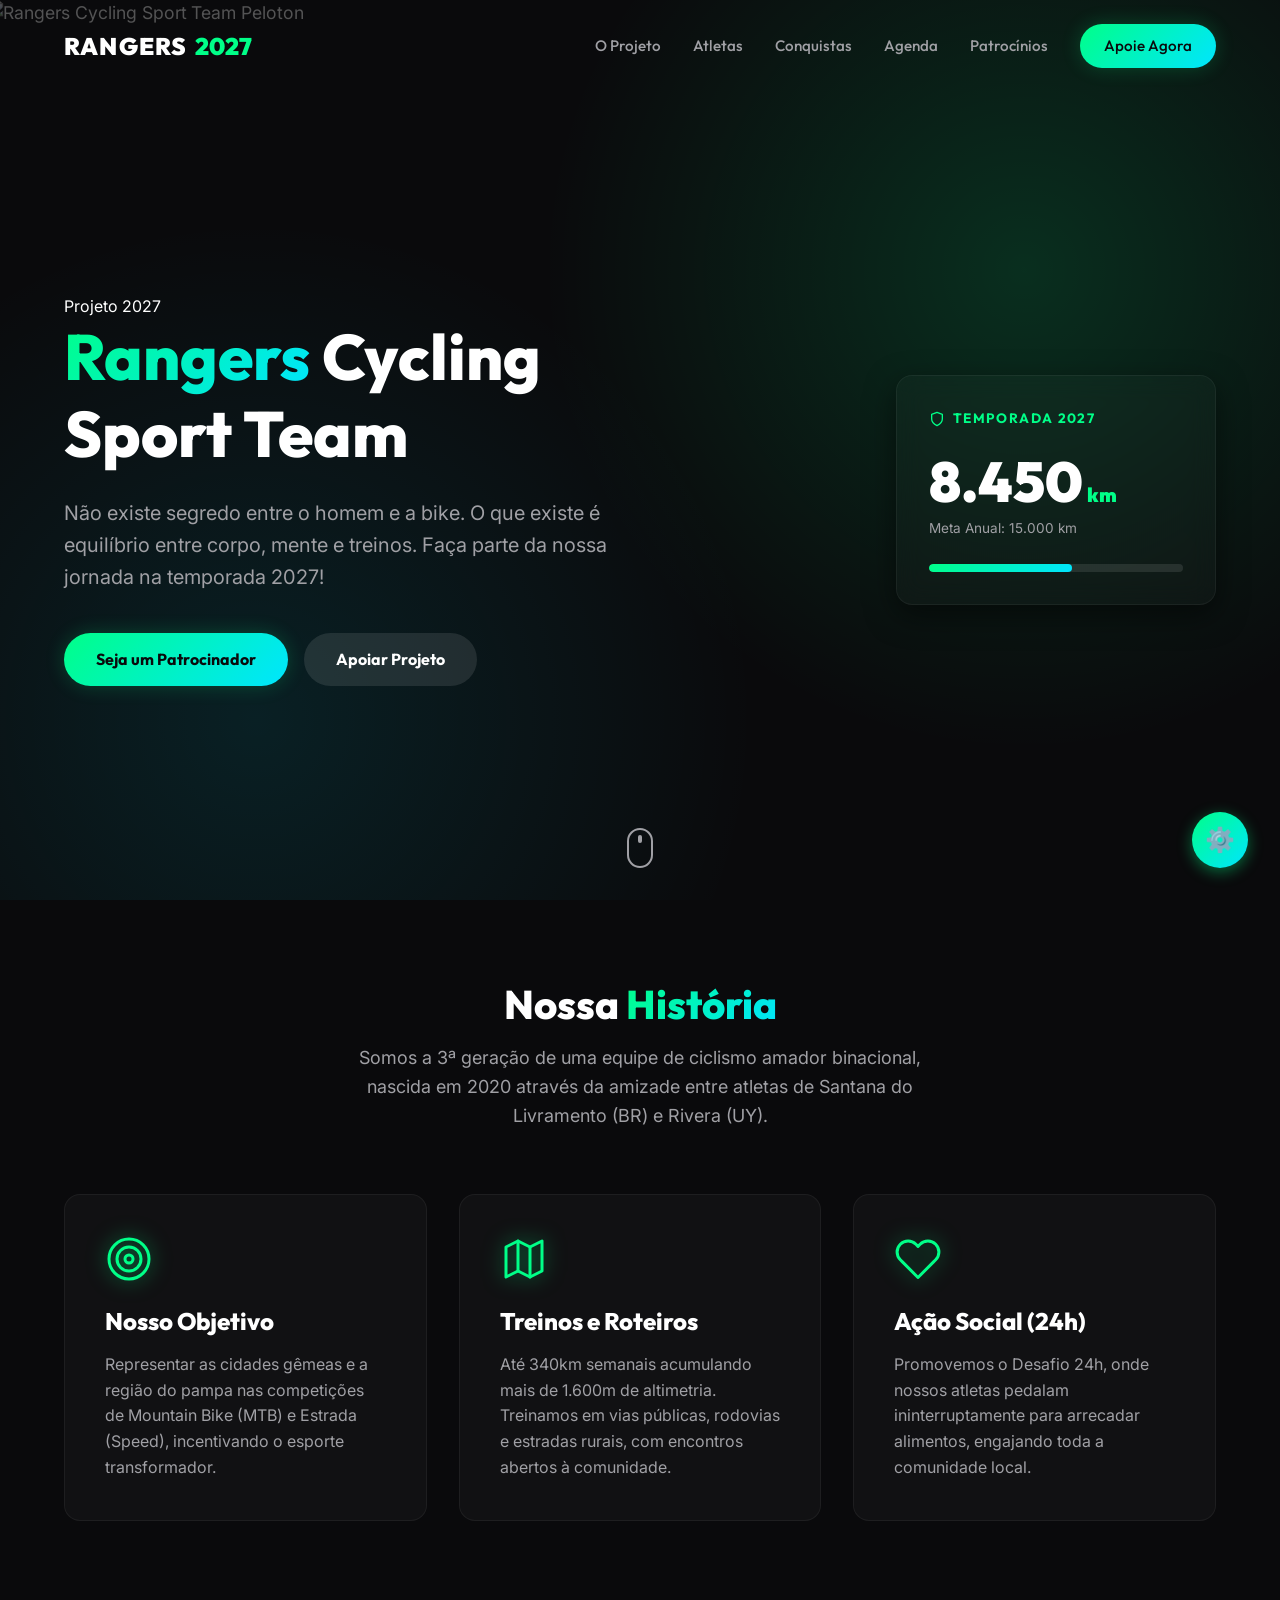
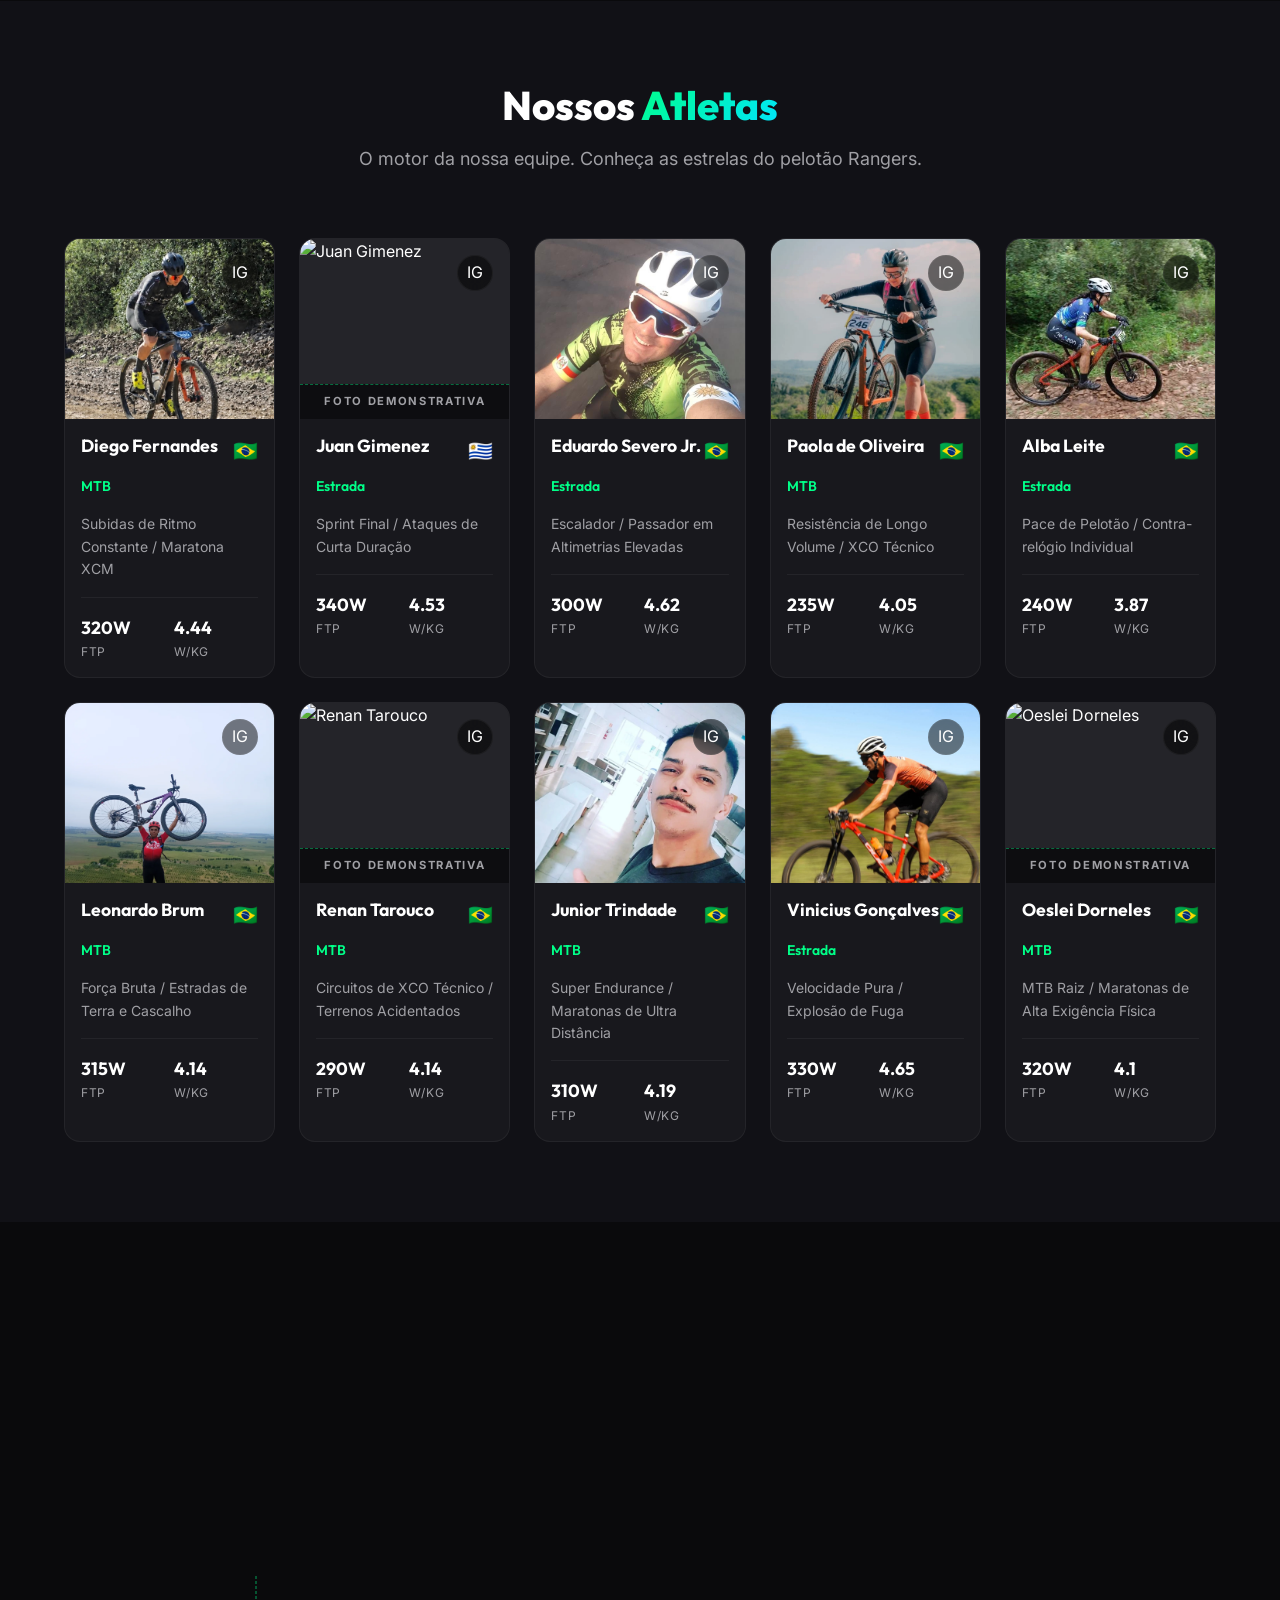
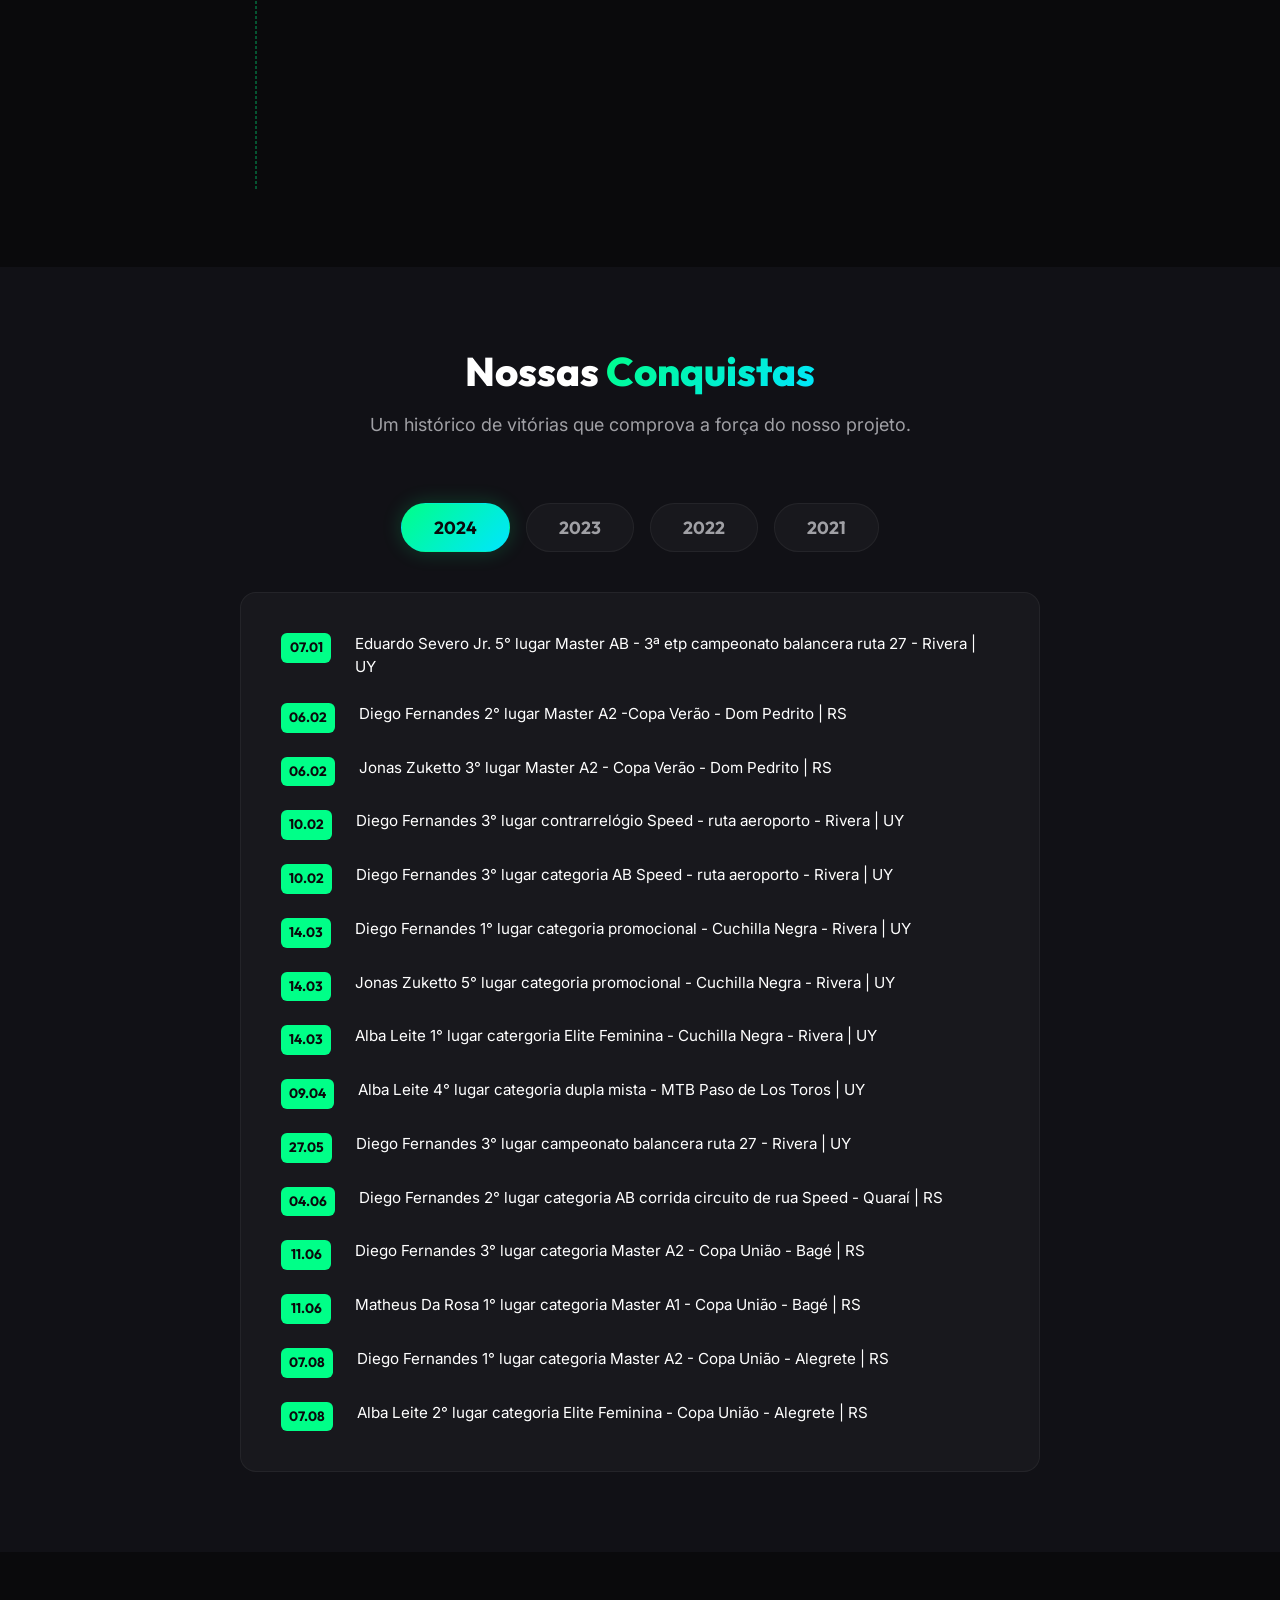
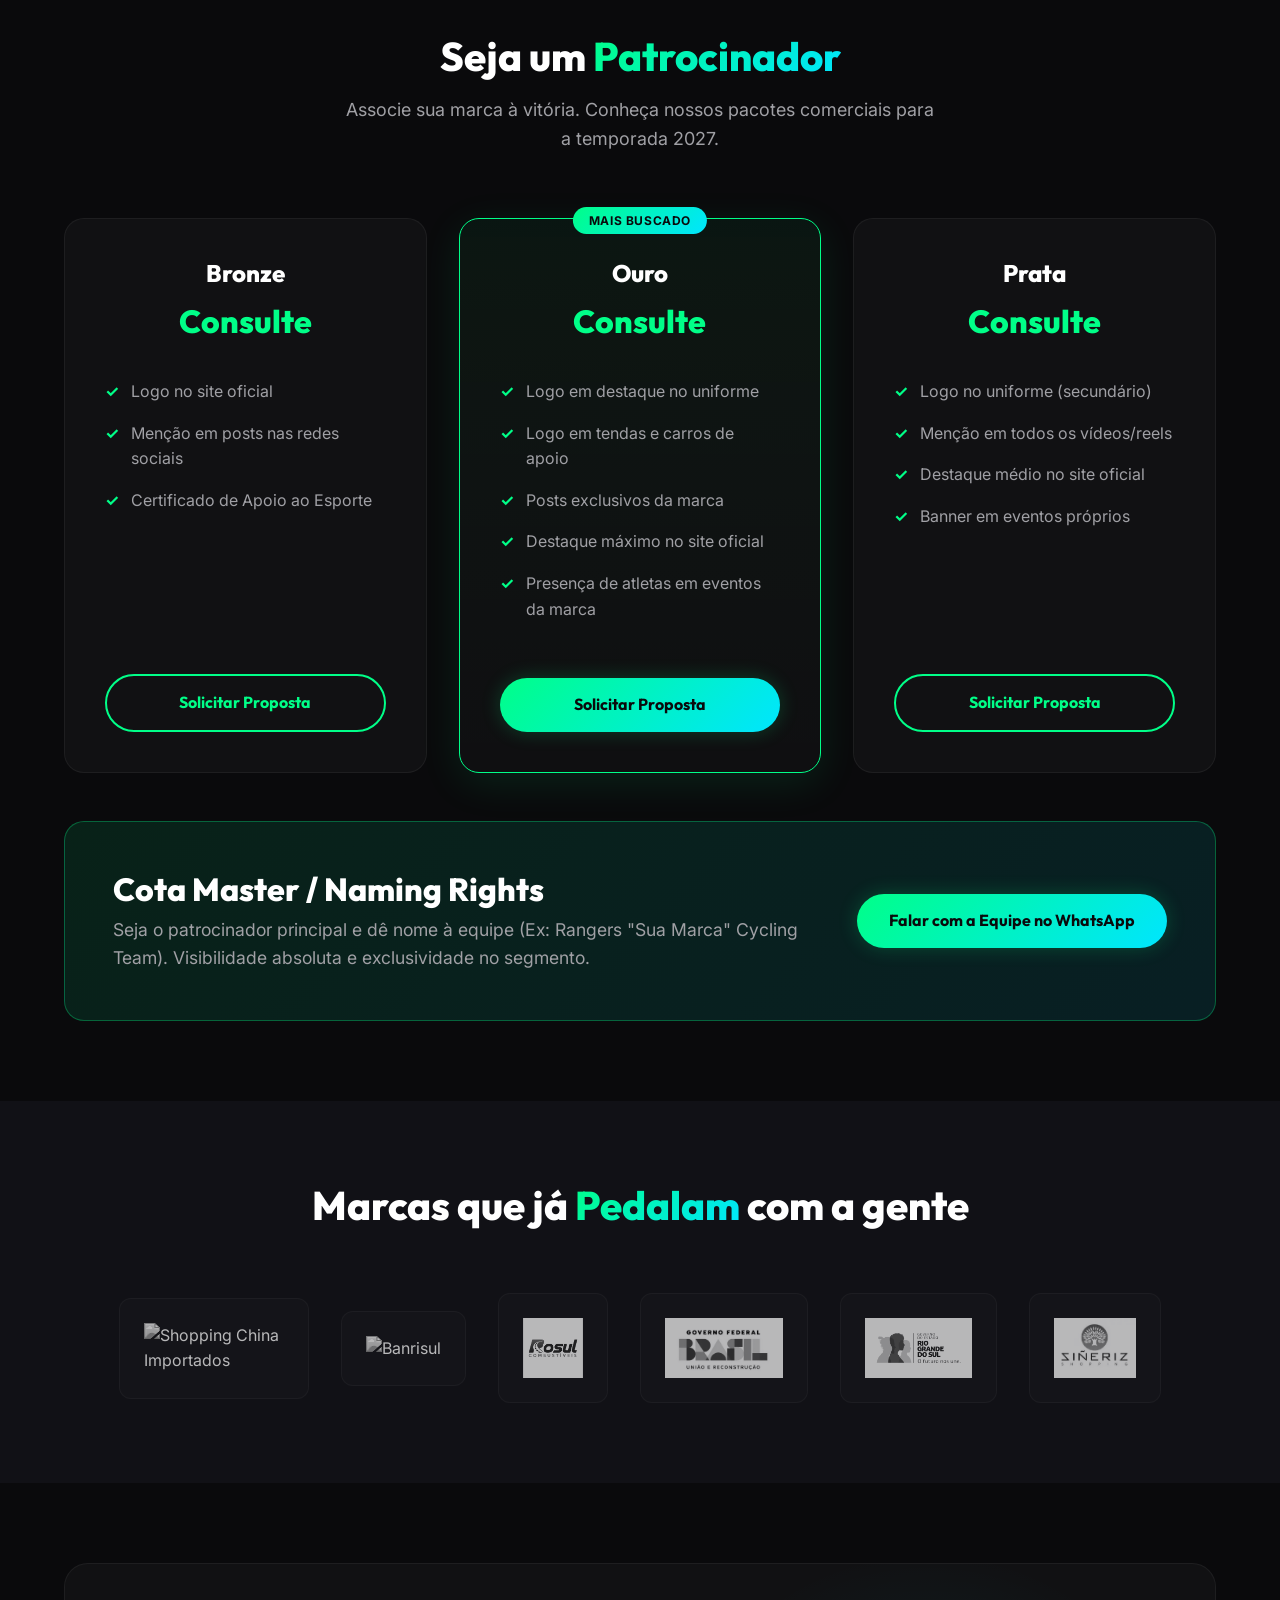
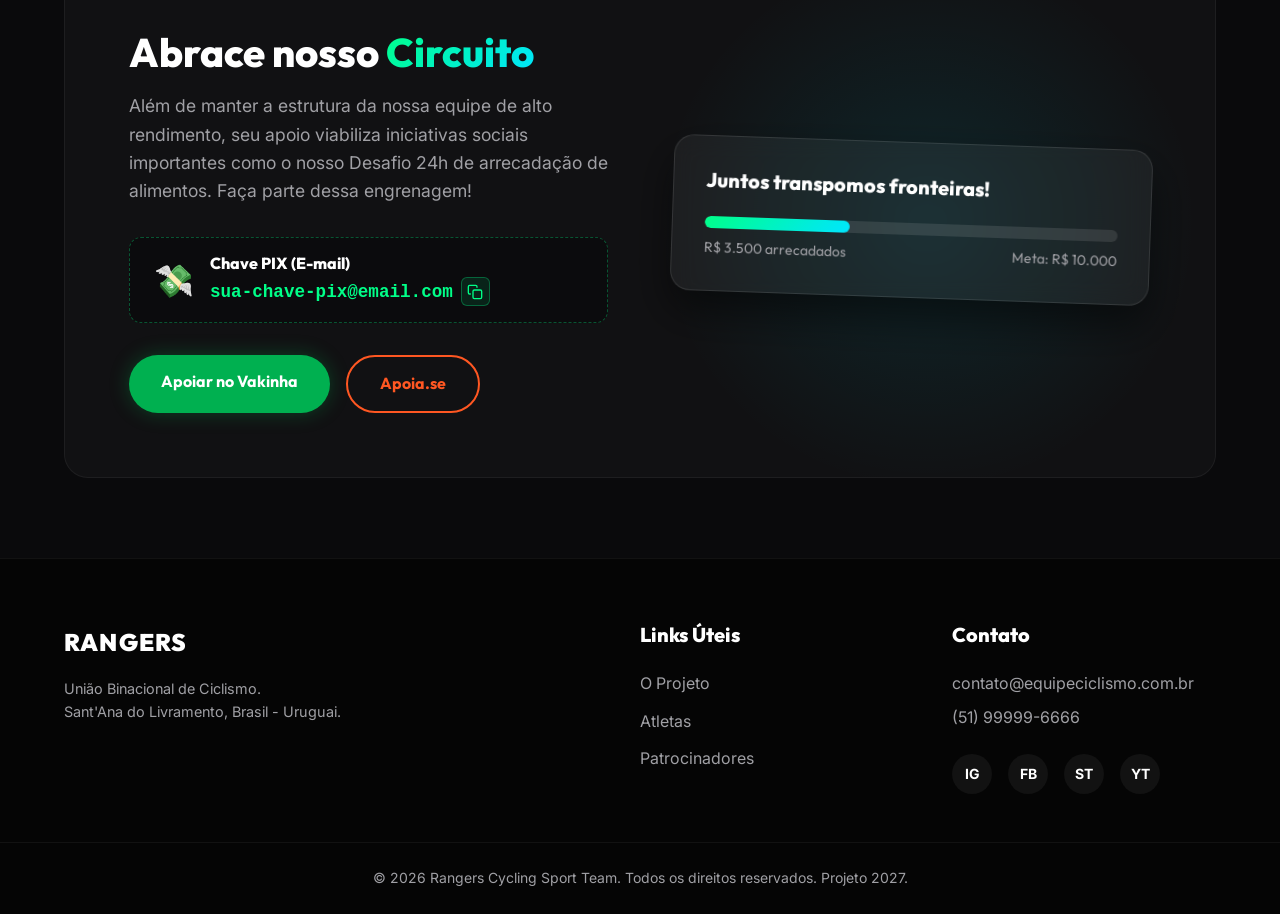
==== commit 383cb997: "feat: externalize data to JSON files and implement dynamic loading for contacts and sponsorship pack" ====
--- a/index.html
+++ b/index.html
@@ -193,55 +193,9 @@
                     <p class="subtitle">Associe sua marca à vitória. Conheça nossos pacotes comerciais para a temporada
                         2027.</p>
                 </div>
-                <div class="pricing-grid">
-                    <!-- Cota Bronze -->
-                    <div class="pricing-card fade-in">
-                        <div class="card-header">
-                            <h3>Bronze</h3>
-                            <div class="price">Consulte</div>
-                        </div>
-                        <ul class="features">
-                            <li><i class="check-icon">✓</i> Logo no site oficial</li>
-                            <li><i class="check-icon">✓</i> Menção em posts nas redes sociais</li>
-                            <li><i class="check-icon">✓</i> Certificado de Apoio ao Esporte</li>
-                        </ul>
-                        <a href="mailto:contato@exemplo.com?subject=Interesse%20Cota%20Bronze"
-                            class="btn-outline">Solicitar Proposta</a>
-                    </div>
-
-                    <!-- Cota Ouro (Destaque) -->
-                    <div class="pricing-card featured fade-in" style="transition-delay: 0.1s">
-                        <div class="badge-popular">Mais Buscado</div>
-                        <div class="card-header">
-                            <h3>Ouro</h3>
-                            <div class="price">Consulte</div>
-                        </div>
-                        <ul class="features">
-                            <li><i class="check-icon">✓</i> Logo em destaque no uniforme</li>
-                            <li><i class="check-icon">✓</i> Logo em tendas e carros de apoio</li>
-                            <li><i class="check-icon">✓</i> Posts exclusivos da marca</li>
-                            <li><i class="check-icon">✓</i> Destaque máximo no site oficial</li>
-                            <li><i class="check-icon">✓</i> Presença de atletas em eventos da marca</li>
-                        </ul>
-                        <a href="mailto:contato@exemplo.com?subject=Interesse%20Cota%20Ouro"
-                            class="btn-primary">Solicitar Proposta</a>
-                    </div>
-
-                    <!-- Cota Prata -->
-                    <div class="pricing-card fade-in" style="transition-delay: 0.2s">
-                        <div class="card-header">
-                            <h3>Prata</h3>
-                            <div class="price">Consulte</div>
-                        </div>
-                        <ul class="features">
-                            <li><i class="check-icon">✓</i> Logo no uniforme (secundário)</li>
-                            <li><i class="check-icon">✓</i> Menção em todos os vídeos/reels</li>
-                            <li><i class="check-icon">✓</i> Destaque médio no site oficial</li>
-                            <li><i class="check-icon">✓</i> Banner em eventos próprios</li>
-                        </ul>
-                        <a href="mailto:contato@exemplo.com?subject=Interesse%20Cota%20Prata"
-                            class="btn-outline">Solicitar Proposta</a>
-                    </div>
+                <div class="pricing-grid" id="pacotes-grid">
+                    <!-- Os pacotes serão carregados via JavaScript aqui -->
+                    <div class="loading-spinner">Carregando pacotes...</div>
                 </div>
 
                 <div class="naming-rights-banner fade-in">
@@ -250,8 +204,8 @@
                         <p>Seja o patrocinador principal e dê nome à equipe (Ex: Rangers "Sua Marca" Cycling Team).
                             Visibilidade absoluta e exclusividade no segmento.</p>
                     </div>
-                    <a href="mailto:contato@exemplo.com?subject=Interesse%20Naming%20Rights" class="btn-primary">Falar
-                        com a Equipe</a>
+                    <a href="https://wa.me/5555999999999?text=Ol%C3%A1%21%20Tenho%20interesse%20na%20Cota%20Master%20%2F%20Naming%20Rights%20da%20equipe%20Rangers%202027." target="_blank" rel="noopener noreferrer" class="btn-primary">Falar
+                        com a Equipe no WhatsApp</a>
                 </div>
             </div>
         </section>
@@ -302,8 +256,8 @@
                         </div>
 
                         <div class="support-buttons">
-                            <a href="#" class="btn-primary btn-vakinha">Apoiar no Vakinha</a>
-                            <a href="#" class="btn-outline btn-apoiase">Apoia.se</a>
+                            <a href="#" target="_blank" rel="noopener noreferrer" class="btn-primary btn-vakinha" id="link-vakinha">Apoiar no Vakinha</a>
+                            <a href="#" target="_blank" rel="noopener noreferrer" class="btn-outline btn-apoiase" id="link-apoiase">Apoia.se</a>
                         </div>
                     </div>
                     <div class="cta-image">
@@ -345,12 +299,13 @@
             </div>
             <div class="footer-contact">
                 <h4>Contato</h4>
-                <p>contato@rangerscycling.com.br</p>
-                <p>+55 (55) 99999-9999</p>
+                <p id="footer-email">contato@rangerscycling.com.br</p>
+                <p id="footer-phone">+55 (55) 99999-9999</p>
                 <div class="social-links">
-                    <a href="#" aria-label="Instagram">IG</a>
-                    <a href="#" aria-label="Facebook">FB</a>
-                    <a href="#" aria-label="Strava">ST</a>
+                    <a href="#" target="_blank" rel="noopener noreferrer" id="footer-ig" aria-label="Instagram">IG</a>
+                    <a href="#" target="_blank" rel="noopener noreferrer" id="footer-fb" aria-label="Facebook">FB</a>
+                    <a href="#" target="_blank" rel="noopener noreferrer" id="footer-st" aria-label="Strava">ST</a>
+                    <a href="#" target="_blank" rel="noopener noreferrer" id="footer-yt" aria-label="Youtube" style="display: none;">YT</a>
                 </div>
             </div>
         </div>
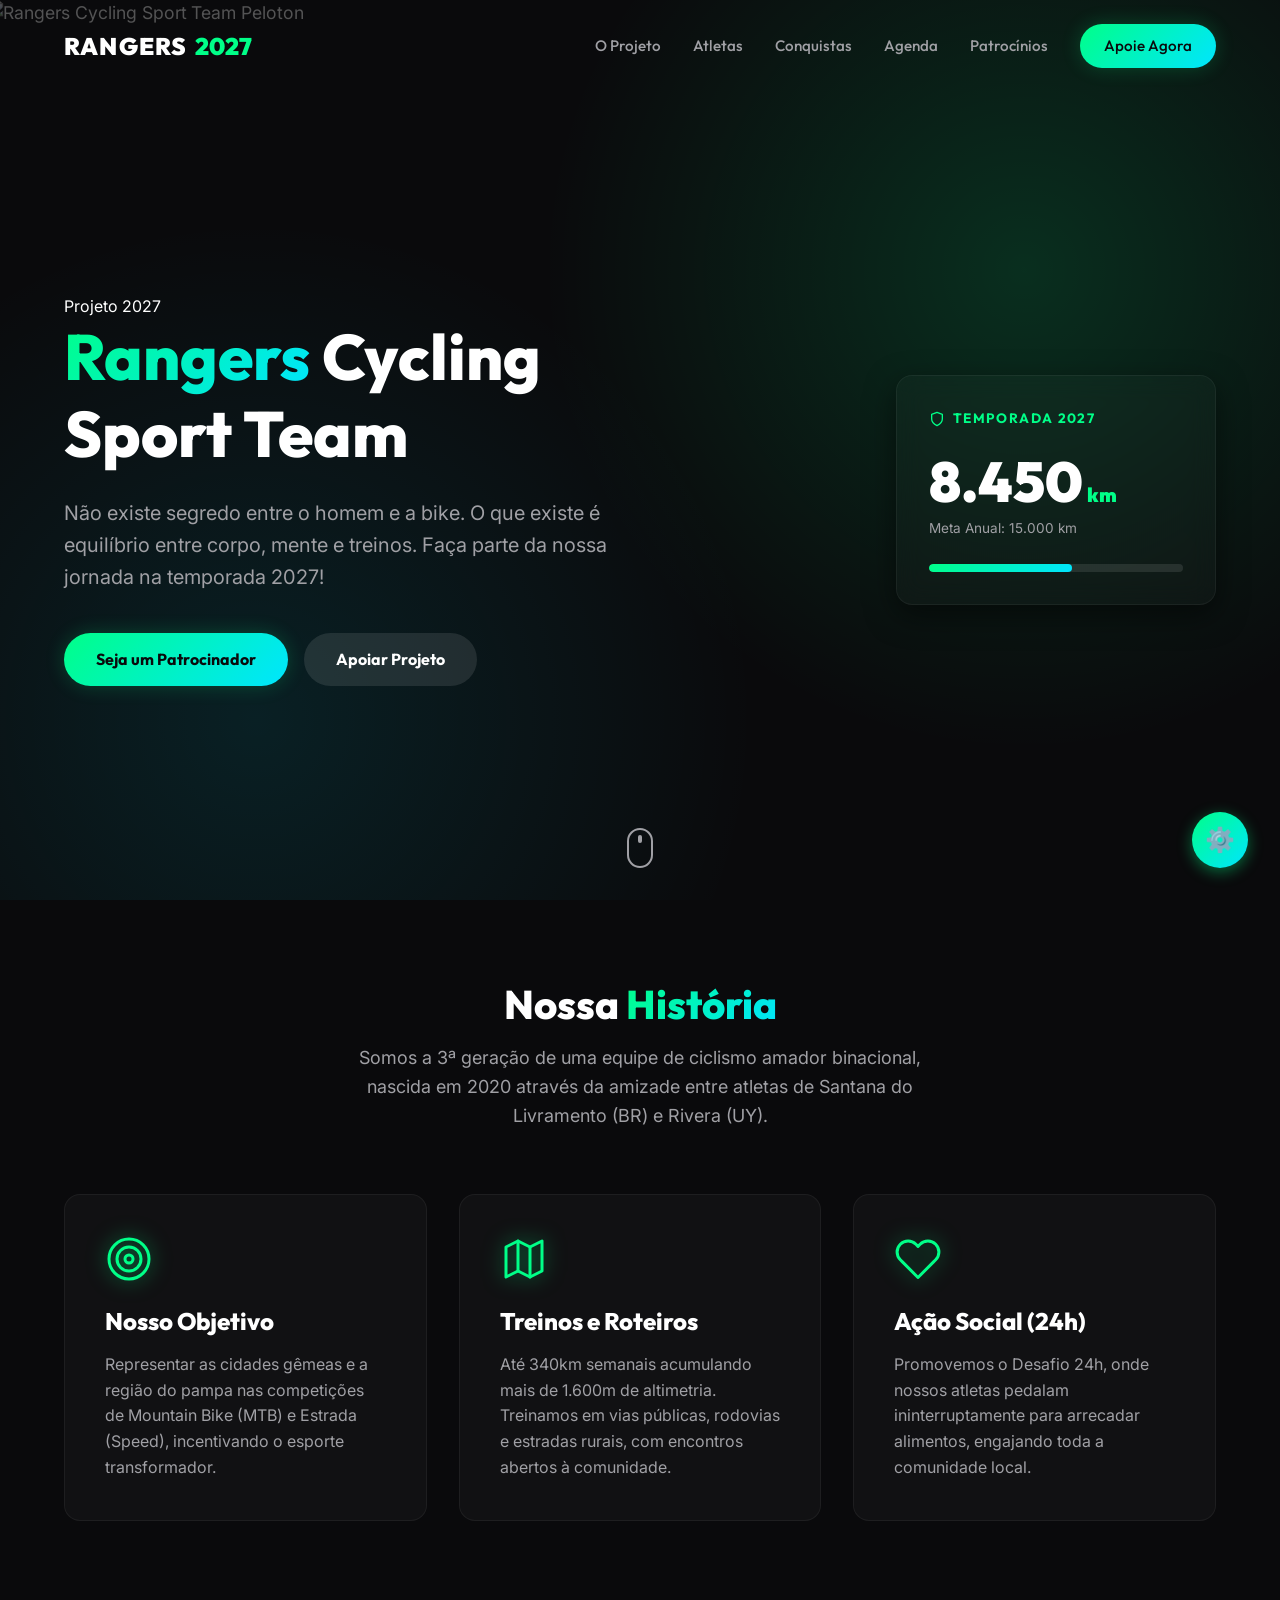
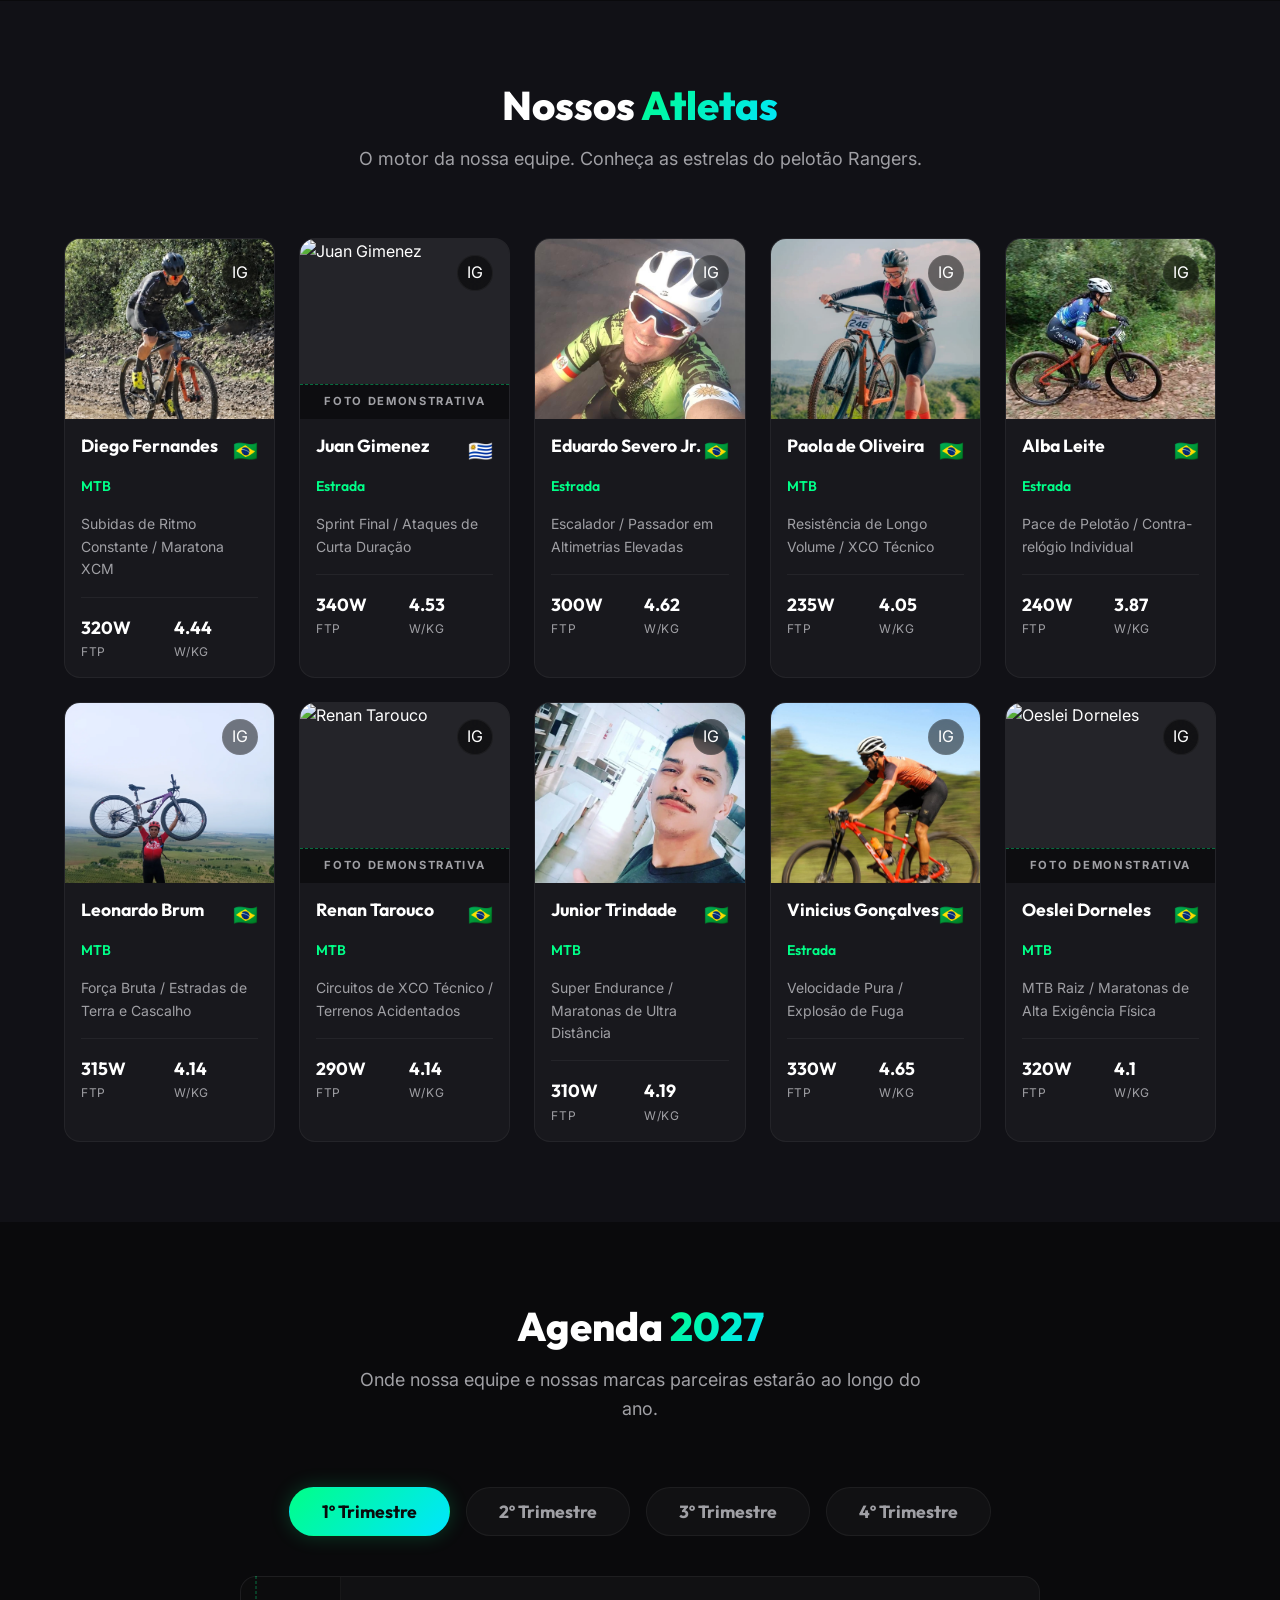
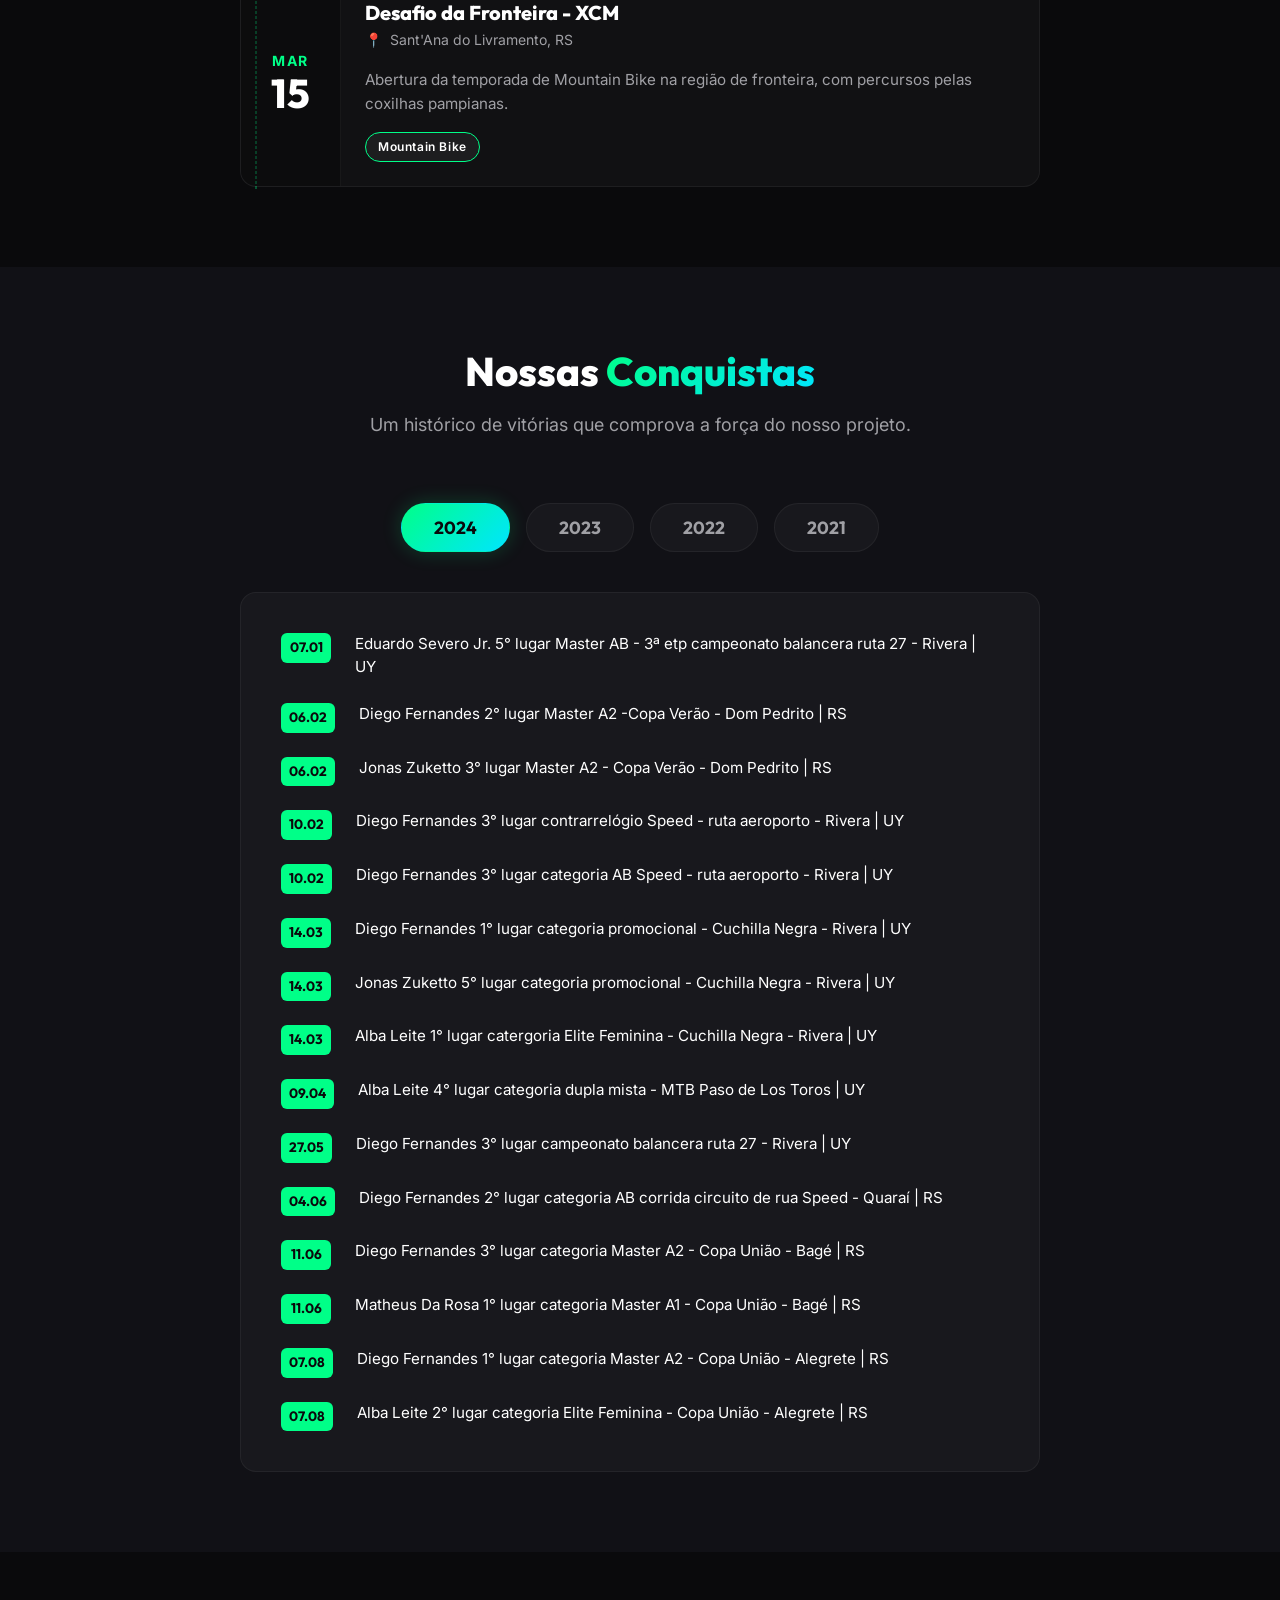
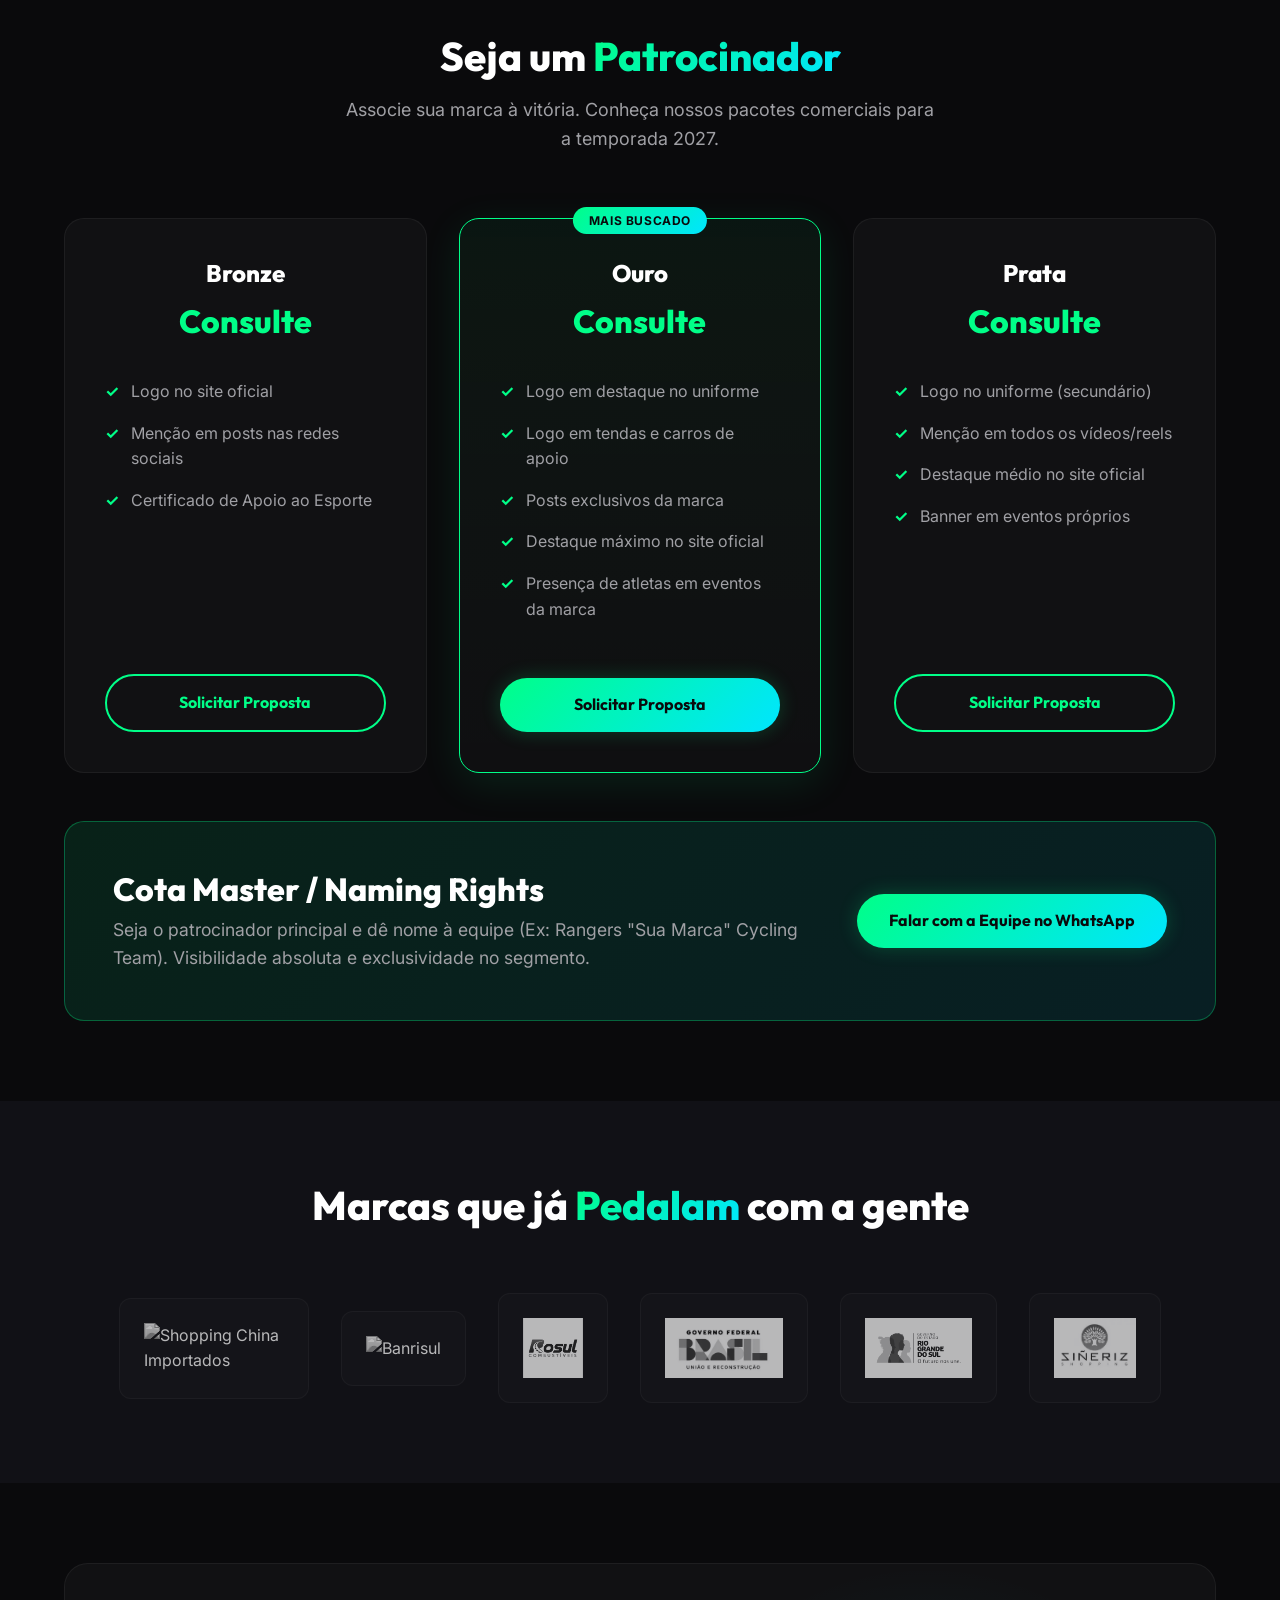
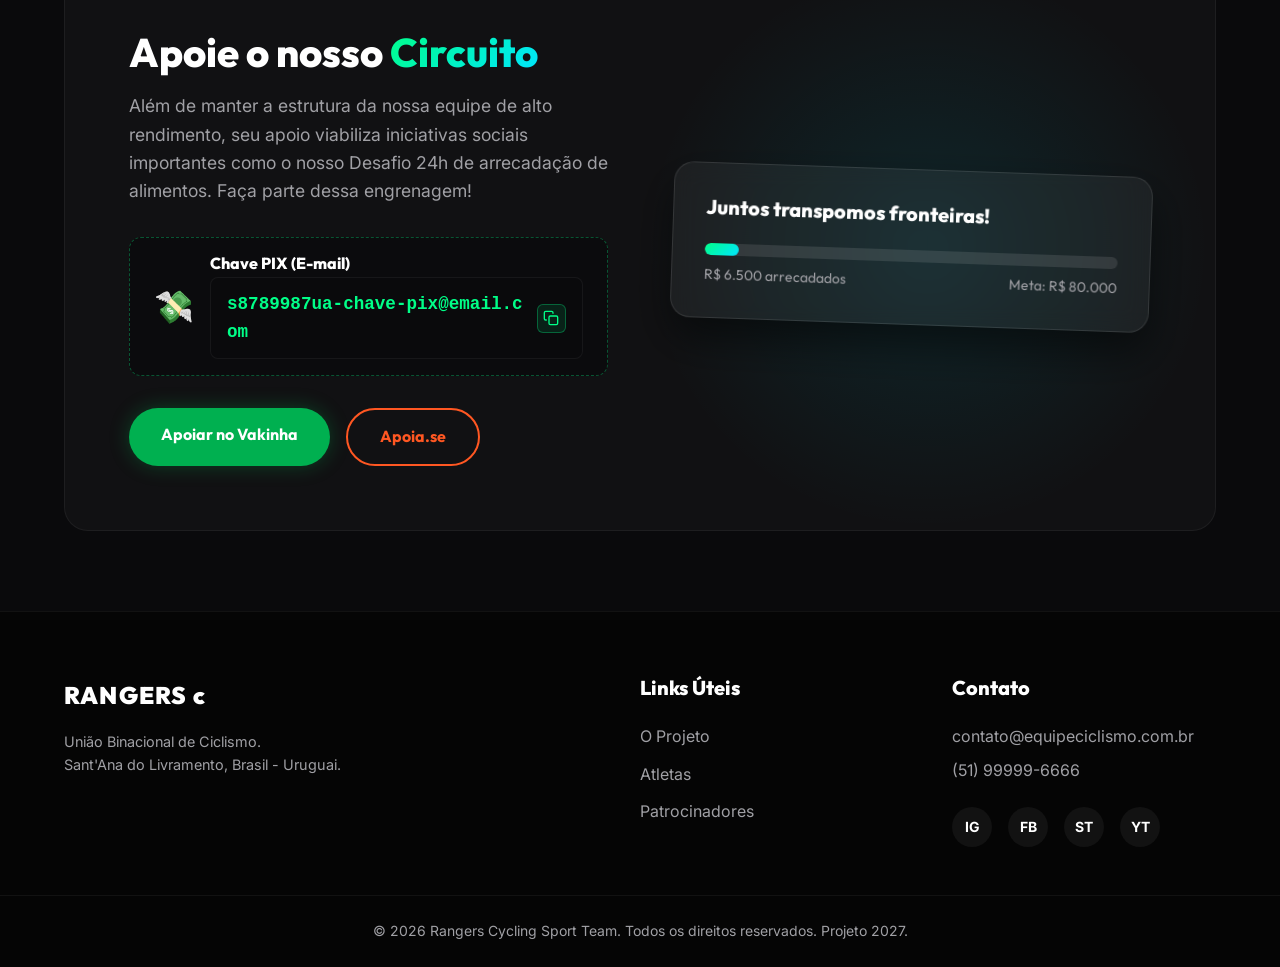
==== commit 580c6af4: "feat: implement dynamic content management using external JSON data files" ====
--- a/index.html
+++ b/index.html
@@ -55,13 +55,12 @@
             <div class="hero-bg-overlay"></div>
             <div class="container hero-layout">
                 <div class="hero-content fade-in-up">
-                    <span class="badge">Projeto 2027</span>
-                    <h1><span class="text-gradient">Rangers</span> Cycling<br>Sport Team</h1>
-                    <p>Não existe segredo entre o homem e a bike. O que existe é equilíbrio entre corpo, mente e
-                        treinos. Faça parte da nossa jornada na temporada 2027!</p>
+                    <span class="badge" id="hero-badge">Carregando...</span>
+                    <h1><span class="text-gradient" id="hero-title-p1"></span><span id="hero-title-p2"></span></h1>
+                    <p id="hero-desc">Carregando...</p>
                     <div class="hero-actions">
-                        <a href="#patrocinios" class="btn-primary">Seja um Patrocinador</a>
-                        <a href="#apoie" class="btn-secondary">Apoiar Projeto</a>
+                        <a href="#patrocinios" class="btn-primary" id="hero-btn-primary"></a>
+                        <a href="#apoie" class="btn-secondary" id="hero-btn-secondary"></a>
                     </div>
                 </div>
 
@@ -71,7 +70,7 @@
                             stroke="currentColor" stroke-width="2" stroke-linecap="round" stroke-linejoin="round">
                             <path d="M12 22s8-4 8-10V5l-8-3-8 3v7c0 6 8 10 8 10z"></path>
                         </svg>
-                        <span>Temporada 2027</span>
+                        <span id="km-widget-temporada">Carregando...</span>
                     </div>
                     <div class="widget-body">
                         <div class="km-number"><span id="km-counter">0</span><span class="km-unit">km</span></div>
@@ -96,50 +95,11 @@
         <section id="sobre" class="section-padding">
             <div class="container">
                 <div class="section-header fade-in">
-                    <h2>Nossa <span class="text-gradient">História</span></h2>
-                    <p class="subtitle">Somos a 3ª geração de uma equipe de ciclismo amador binacional, nascida em 2020
-                        através da amizade entre atletas de Santana do Livramento (BR) e Rivera (UY).</p>
-                </div>
-                <div class="sobre-grid">
-                    <div class="sobre-card fade-in">
-                        <div class="icon">
-                            <svg xmlns="http://www.w3.org/2000/svg" viewBox="0 0 24 24" fill="none"
-                                stroke="currentColor" stroke-linecap="round" stroke-linejoin="round">
-                                <circle cx="12" cy="12" r="10"></circle>
-                                <circle cx="12" cy="12" r="6"></circle>
-                                <circle cx="12" cy="12" r="2"></circle>
-                            </svg>
-                        </div>
-                        <h3>Nosso Objetivo</h3>
-                        <p>Representar as cidades gêmeas e a região do pampa nas competições de Mountain Bike (MTB) e
-                            Estrada (Speed), incentivando o esporte transformador.</p>
-                    </div>
-                    <div class="sobre-card fade-in" style="transition-delay: 0.1s">
-                        <div class="icon">
-                            <svg xmlns="http://www.w3.org/2000/svg" viewBox="0 0 24 24" fill="none"
-                                stroke="currentColor" stroke-linecap="round" stroke-linejoin="round">
-                                <polygon points="3 6 9 3 15 6 21 3 21 18 15 21 9 18 3 21"></polygon>
-                                <line x1="9" y1="3" x2="9" y2="18"></line>
-                                <line x1="15" y1="6" x2="15" y2="21"></line>
-                            </svg>
-                        </div>
-                        <h3>Treinos e Roteiros</h3>
-                        <p>Até 340km semanais acumulando mais de 1.600m de altimetria. Treinamos em vias públicas,
-                            rodovias e estradas rurais, com encontros abertos à comunidade.</p>
-                    </div>
-                    <div class="sobre-card fade-in" style="transition-delay: 0.2s">
-                        <div class="icon">
-                            <svg xmlns="http://www.w3.org/2000/svg" viewBox="0 0 24 24" fill="none"
-                                stroke="currentColor" stroke-linecap="round" stroke-linejoin="round">
-                                <path
-                                    d="M20.84 4.61a5.5 5.5 0 0 0-7.78 0L12 5.67l-1.06-1.06a5.5 5.5 0 0 0-7.78 7.78l1.06 1.06L12 21.23l7.78-7.78 1.06-1.06a5.5 5.5 0 0 0 0-7.78z">
-                                </path>
-                            </svg>
-                        </div>
-                        <h3>Ação Social (24h)</h3>
-                        <p>Promovemos o Desafio 24h, onde nossos atletas pedalam ininterruptamente para arrecadar
-                            alimentos, engajando toda a comunidade local.</p>
-                    </div>
+                    <h2><span id="sobre-title-p1"></span><span class="text-gradient" id="sobre-title-p2"></span></h2>
+                    <p class="subtitle" id="sobre-subtitle">Carregando...</p>
+                </div>
+                <div class="sobre-grid" id="sobre-grid">
+                    <div class="loading-spinner">Carregando história...</div>
                 </div>
             </div>
         </section>
@@ -148,8 +108,8 @@
         <section id="atletas" class="section-padding bg-alt">
             <div class="container">
                 <div class="section-header fade-in">
-                    <h2>Nossos <span class="text-gradient">Atletas</span></h2>
-                    <p class="subtitle">O motor da nossa equipe. Conheça as estrelas do pelotão Rangers.</p>
+                    <h2><span id="atletas-title-p1"></span><span class="text-gradient" id="atletas-title-p2"></span></h2>
+                    <p class="subtitle" id="atletas-subtitle">Carregando...</p>
                 </div>
                 <div id="atletas-grid" class="grid-layout">
                     <!-- Os atletas serão carregados via JavaScript aqui -->
@@ -162,8 +122,8 @@
         <section id="agenda" class="section-padding">
             <div class="container">
                 <div class="section-header fade-in">
-                    <h2>Agenda <span class="text-gradient">2027</span></h2>
-                    <p class="subtitle">Onde nossa equipe e nossas marcas parceiras estarão ao longo do ano.</p>
+                    <h2><span id="agenda-title-p1"></span><span class="text-gradient" id="agenda-title-p2"></span></h2>
+                    <p class="subtitle" id="agenda-subtitle">Carregando...</p>
                 </div>
 
                 <div id="agenda-container" class="agenda-tabs-container">
@@ -176,8 +136,8 @@
         <section id="conquistas" class="section-padding bg-alt">
             <div class="container">
                 <div class="section-header fade-in">
-                    <h2>Nossas <span class="text-gradient">Conquistas</span></h2>
-                    <p class="subtitle">Um histórico de vitórias que comprova a força do nosso projeto.</p>
+                    <h2><span id="titulos-title-p1"></span><span class="text-gradient" id="titulos-title-p2"></span></h2>
+                    <p class="subtitle" id="titulos-subtitle">Carregando...</p>
                 </div>
                 <div id="titulos-container" class="titulos-wrapper">
                     <div class="loading-spinner">Carregando conquistas...</div>
@@ -189,9 +149,8 @@
         <section id="patrocinios" class="section-padding">
             <div class="container">
                 <div class="section-header fade-in">
-                    <h2>Seja um <span class="text-gradient">Patrocinador</span></h2>
-                    <p class="subtitle">Associe sua marca à vitória. Conheça nossos pacotes comerciais para a temporada
-                        2027.</p>
+                    <h2><span id="pacotes-title-p1"></span><span class="text-gradient" id="pacotes-title-p2"></span></h2>
+                    <p class="subtitle" id="pacotes-subtitle">Carregando...</p>
                 </div>
                 <div class="pricing-grid" id="pacotes-grid">
                     <!-- Os pacotes serão carregados via JavaScript aqui -->
@@ -200,12 +159,10 @@
 
                 <div class="naming-rights-banner fade-in">
                     <div class="nr-content">
-                        <h3>Cota Master / Naming Rights</h3>
-                        <p>Seja o patrocinador principal e dê nome à equipe (Ex: Rangers "Sua Marca" Cycling Team).
-                            Visibilidade absoluta e exclusividade no segmento.</p>
-                    </div>
-                    <a href="https://wa.me/5555999999999?text=Ol%C3%A1%21%20Tenho%20interesse%20na%20Cota%20Master%20%2F%20Naming%20Rights%20da%20equipe%20Rangers%202027." target="_blank" rel="noopener noreferrer" class="btn-primary">Falar
-                        com a Equipe no WhatsApp</a>
+                        <h3 id="nr-titulo">Carregando...</h3>
+                        <p id="nr-descricao">Carregando...</p>
+                    </div>
+                    <a href="https://wa.me/5555999999999?text=Ol%C3%A1%21%20Tenho%20interesse%20na%20Cota%20Master%20%2F%20Naming%20Rights%20da%20equipe%20Rangers%202027." target="_blank" rel="noopener noreferrer" class="btn-primary" id="nr-botao">...</a>
                 </div>
             </div>
         </section>
@@ -214,7 +171,7 @@
         <section id="parceiros" class="section-padding bg-alt">
             <div class="container">
                 <div class="section-header fade-in">
-                    <h2>Marcas que já <span class="text-gradient">Pedalam</span> com a gente</h2>
+                    <h2><span id="parceiros-title-p1"></span><span class="text-gradient" id="parceiros-title-p2"></span><span id="parceiros-title-p3"></span></h2>
                 </div>
                 <div id="parceiros-grid" class="sponsors-wrapper">
                     <!-- Patrocinadores serão carregados via JavaScript -->
@@ -227,18 +184,16 @@
             <div class="container">
                 <div class="cta-box fade-in">
                     <div class="cta-text">
-                        <h2>Abrace nosso <span class="text-gradient">Circuito</span></h2>
-                        <p>Além de manter a estrutura da nossa equipe de alto rendimento, seu apoio viabiliza
-                            iniciativas sociais importantes como o nosso Desafio 24h de arrecadação de alimentos. Faça
-                            parte dessa engrenagem!</p>
+                        <h2><span id="campanha-title-p1"></span><span class="text-gradient" id="campanha-title-p2"></span></h2>
+                        <p id="campanha-texto">Carregando...</p>
 
                         <div class="support-methods">
                             <div class="support-item">
                                 <span class="support-icon">💸</span>
                                 <div class="pix-container">
-                                    <h4>Chave PIX (E-mail)</h4>
+                                    <h4 id="campanha-label-pix">Carregando...</h4>
                                     <div class="pix-copy-wrapper">
-                                        <p class="pix-key" id="pix-key-text">doacoes@rangerscycling.com.br</p>
+                                        <p class="pix-key" id="pix-key-text">Carregando...</p>
                                         <button class="btn-copy" id="btn-copy-pix" aria-label="Copiar chave PIX"
                                             title="Copiar chave">
                                             <svg xmlns="http://www.w3.org/2000/svg" width="16" height="16"
@@ -250,27 +205,26 @@
                                             </svg>
                                         </button>
                                     </div>
-                                    <span class="copy-feedback" id="copy-feedback">Chave copiada!</span>
                                 </div>
                             </div>
                         </div>
 
                         <div class="support-buttons">
-                            <a href="#" target="_blank" rel="noopener noreferrer" class="btn-primary btn-vakinha" id="link-vakinha">Apoiar no Vakinha</a>
-                            <a href="#" target="_blank" rel="noopener noreferrer" class="btn-outline btn-apoiase" id="link-apoiase">Apoia.se</a>
+                            <a href="#" target="_blank" rel="noopener noreferrer" class="btn-primary btn-vakinha" id="link-vakinha">...</a>
+                            <a href="#" target="_blank" rel="noopener noreferrer" class="btn-outline btn-apoiase" id="link-apoiase">...</a>
                         </div>
                     </div>
                     <div class="cta-image">
                         <!-- Imagem gerada via CSS ou placeholder no JS -->
                         <div class="glass-card mockup-card">
-                            <h3>Juntos transpomos fronteiras!</h3>
+                            <h3 id="campanha-titulo">Carregando...</h3>
                             <div class="progress-container">
                                 <div class="progress-bar">
-                                    <div class="progress-fill" style="width: 35%;"></div>
+                                    <div class="progress-fill" id="campanha-barra" style="width: 0%;"></div>
                                 </div>
                                 <div class="progress-stats">
-                                    <span>R$ 3.500 arrecadados</span>
-                                    <span>Meta: R$ 10.000</span>
+                                    <span id="campanha-arrecadado">R$ 0 arrecadados</span>
+                                    <span id="campanha-meta">Meta: R$ 0</span>
                                 </div>
                             </div>
                         </div>
@@ -285,22 +239,22 @@
         <div class="container footer-grid">
             <div class="footer-brand">
                 <a href="#" class="logo">
-                    <span class="logo-text">RANGERS</span>
+                    <span class="logo-text" id="footer-logo">Carregando...</span>
                 </a>
-                <p>União Binacional de Ciclismo.<br>Sant'Ana do Livramento, Brasil - Uruguai.</p>
+                <p id="footer-descricao"></p>
             </div>
             <div class="footer-links">
-                <h4>Links Úteis</h4>
+                <h4 id="footer-links-title">Carregando...</h4>
                 <ul>
-                    <li><a href="#sobre">O Projeto</a></li>
-                    <li><a href="#atletas">Atletas</a></li>
-                    <li><a href="#patrocinios">Patrocinadores</a></li>
+                    <li><a href="#sobre" id="footer-link-1">Carregando...</a></li>
+                    <li><a href="#atletas" id="footer-link-2">Carregando...</a></li>
+                    <li><a href="#patrocinios" id="footer-link-3">Carregando...</a></li>
                 </ul>
             </div>
             <div class="footer-contact">
-                <h4>Contato</h4>
-                <p id="footer-email">contato@rangerscycling.com.br</p>
-                <p id="footer-phone">+55 (55) 99999-9999</p>
+                <h4 id="footer-contact-title">Carregando...</h4>
+                <p id="footer-email">Carregando...</p>
+                <p id="footer-phone">Carregando...</p>
                 <div class="social-links">
                     <a href="#" target="_blank" rel="noopener noreferrer" id="footer-ig" aria-label="Instagram">IG</a>
                     <a href="#" target="_blank" rel="noopener noreferrer" id="footer-fb" aria-label="Facebook">FB</a>
@@ -310,7 +264,7 @@
             </div>
         </div>
         <div class="footer-bottom">
-            <p>&copy; 2026 Rangers Cycling Sport Team. Todos os direitos reservados. Projeto 2027.</p>
+            <p id="footer-copyright"></p>
         </div>
     </footer>
 
--- a/style.css
+++ b/style.css
@@ -898,6 +898,43 @@
     font-weight: bold;
     margin-bottom: 0 !important;
     user-select: all;
+    word-break: break-all;
+}
+
+.pix-container {
+    position: relative;
+    width: 100%;
+}
+
+.pix-copy-wrapper {
+    display: flex;
+    align-items: center;
+    justify-content: space-between;
+    background: color-mix(in srgb, var(--bg-dark) 50%, transparent);
+    padding: 0.75rem 1rem;
+    border-radius: 8px;
+    border: 1px solid var(--card-border);
+    margin-top: 0.5rem;
+    gap: 1rem;
+}
+
+.btn-copy {
+    background: transparent;
+    border: none;
+    color: var(--text-muted);
+    cursor: pointer;
+    padding: 0.25rem;
+    border-radius: 4px;
+    transition: var(--transition);
+    display: flex;
+    align-items: center;
+    justify-content: center;
+    flex-shrink: 0;
+}
+
+.btn-copy:hover {
+    color: var(--accent-green);
+    background: color-mix(in srgb, var(--accent-green) 10%, transparent);
 }
 
 .support-buttons {
@@ -1620,4 +1657,18 @@
     .hero-widget {
         padding: 1.5rem;
     }
-}
+
+    .fab-btn {
+        right: 1rem;
+        bottom: 1rem;
+    }
+
+    .config-panel {
+        left: 1rem;
+        right: 1rem;
+        width: auto;
+        max-width: calc(100vw - 2rem);
+        bottom: 5rem;
+        transform-origin: bottom right;
+    }
+}
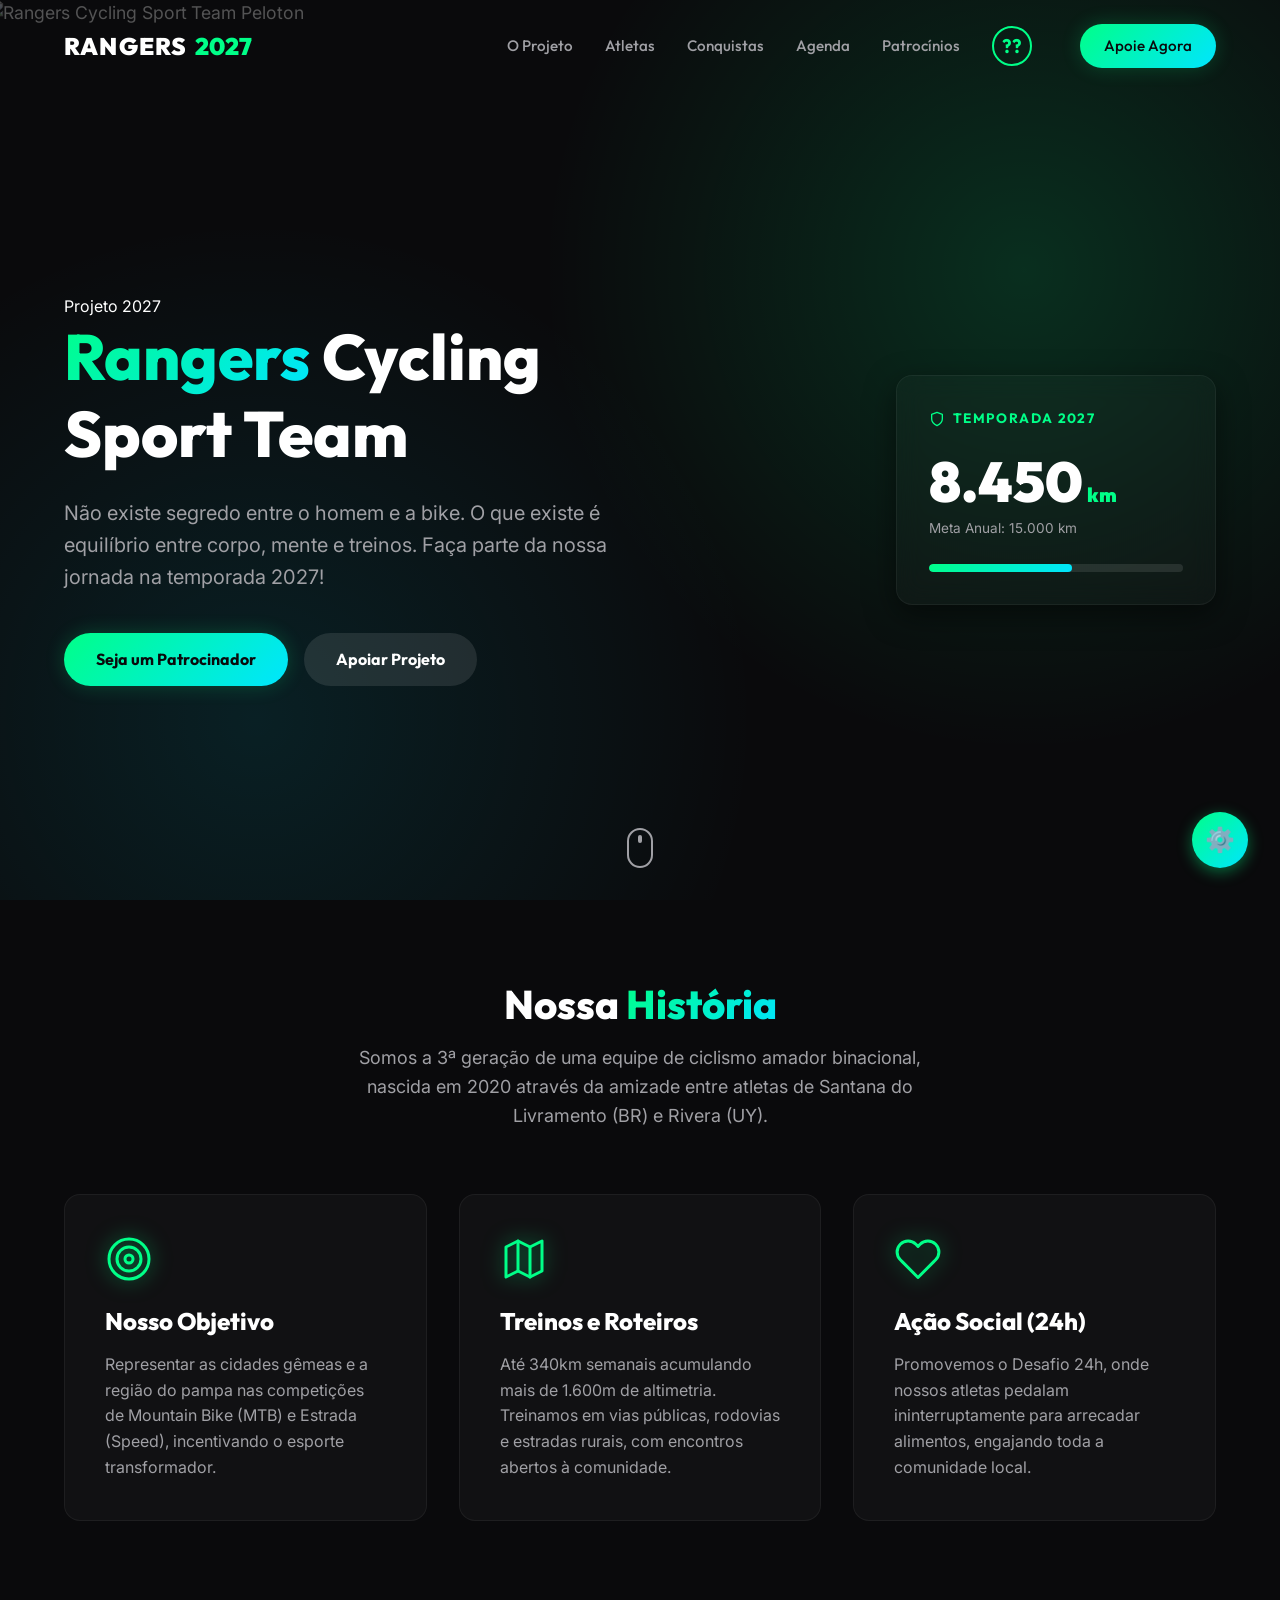
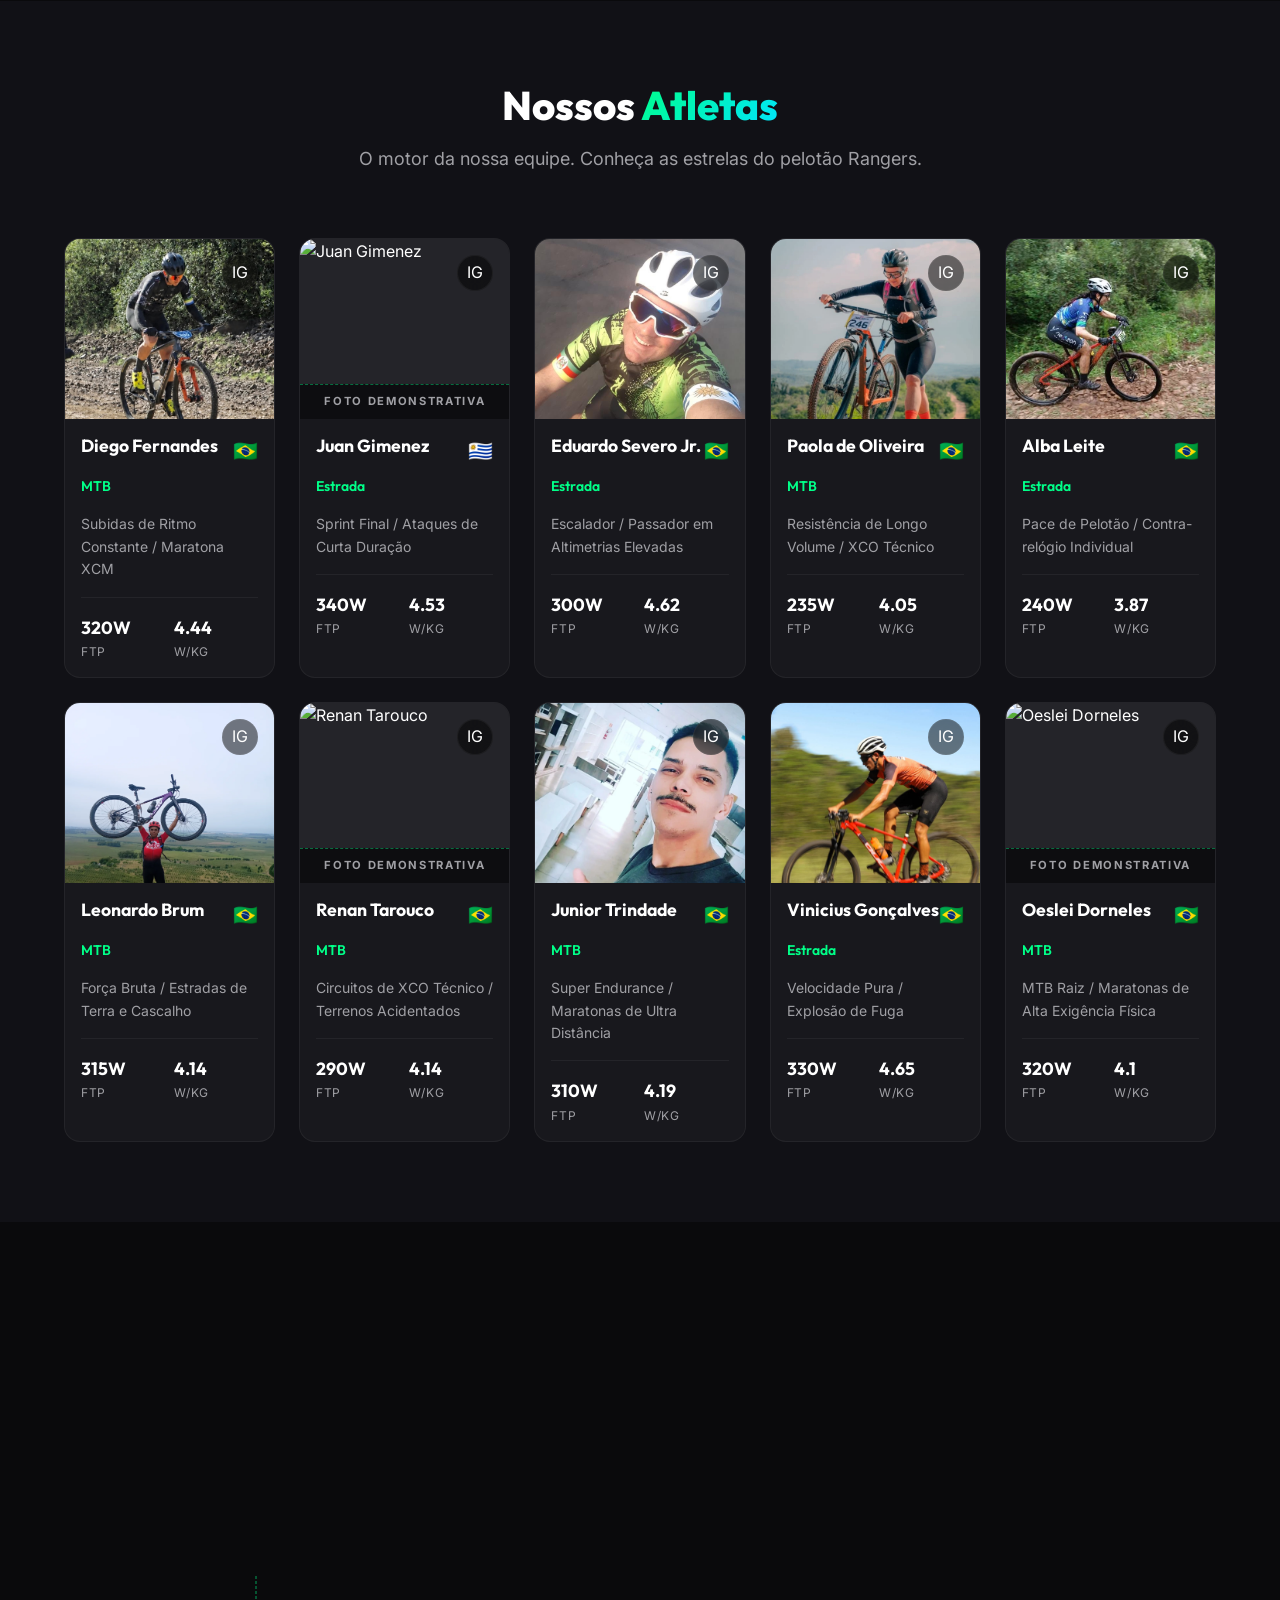
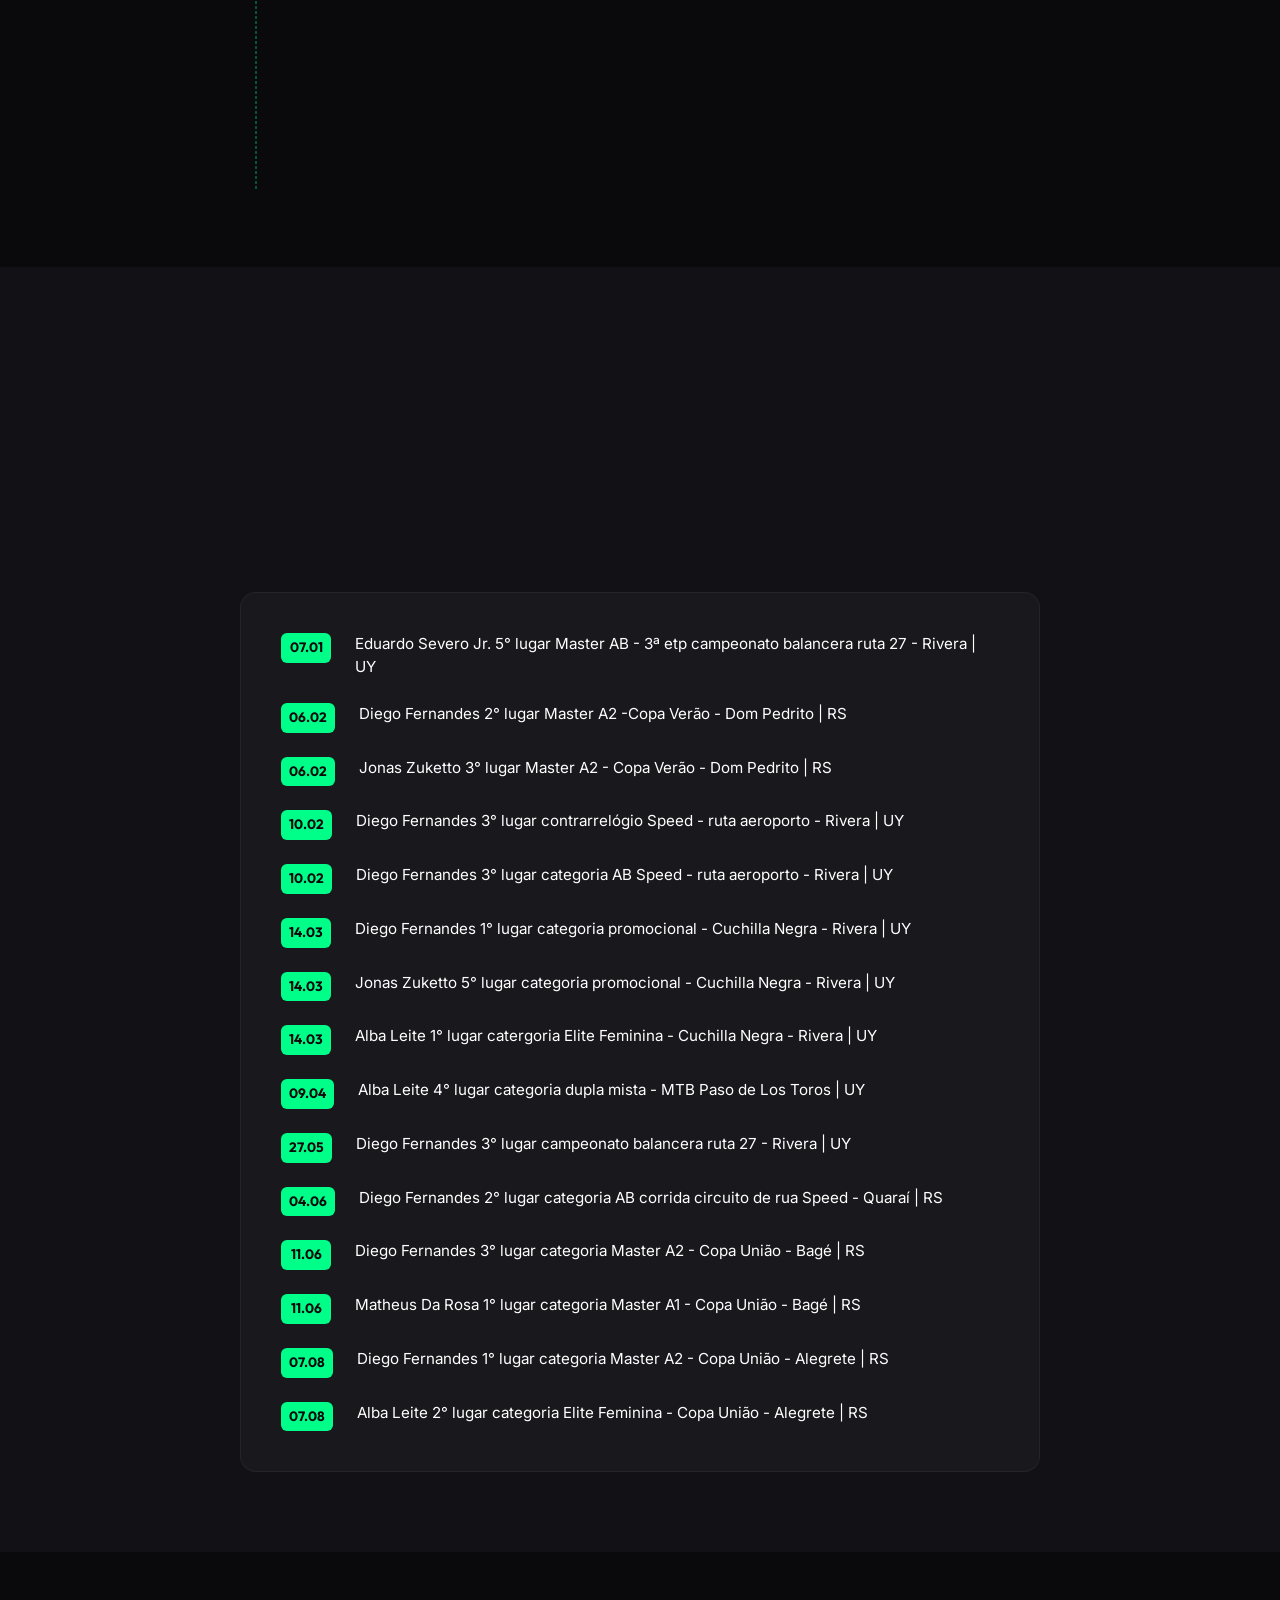
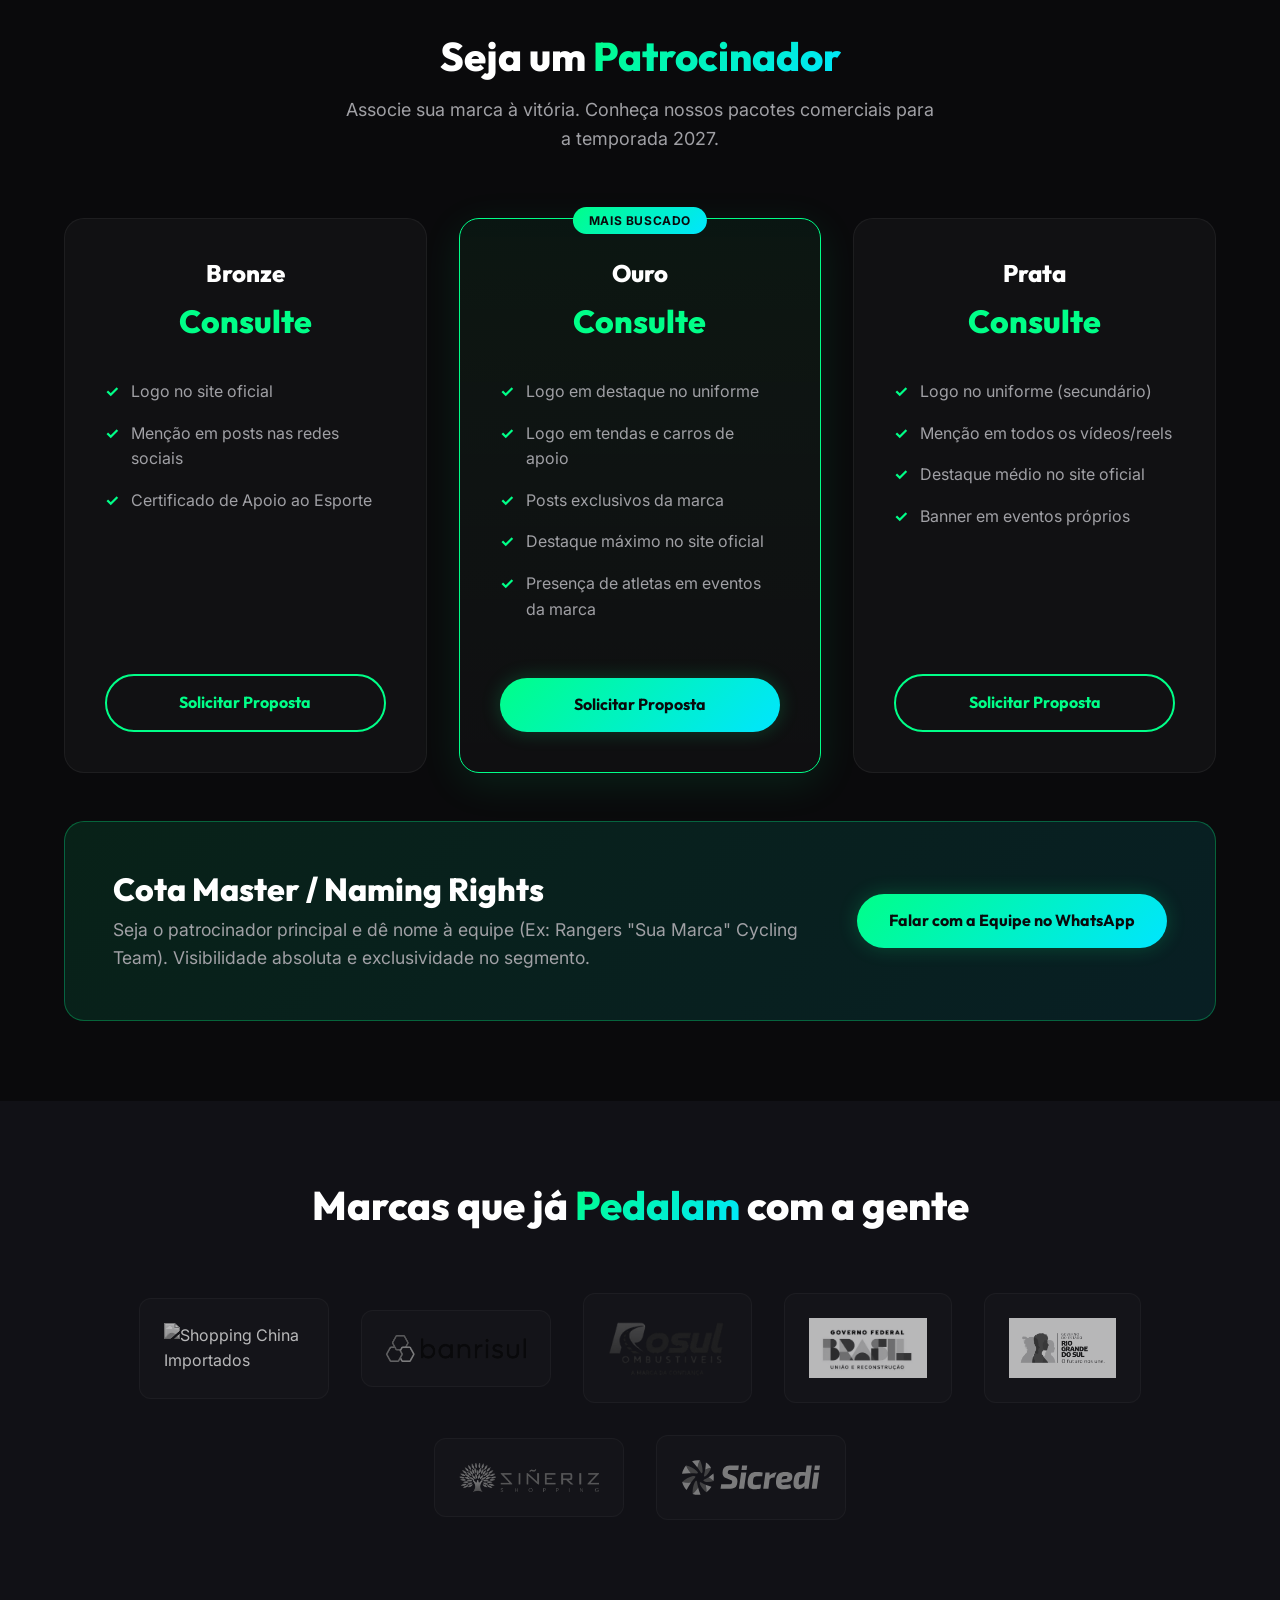
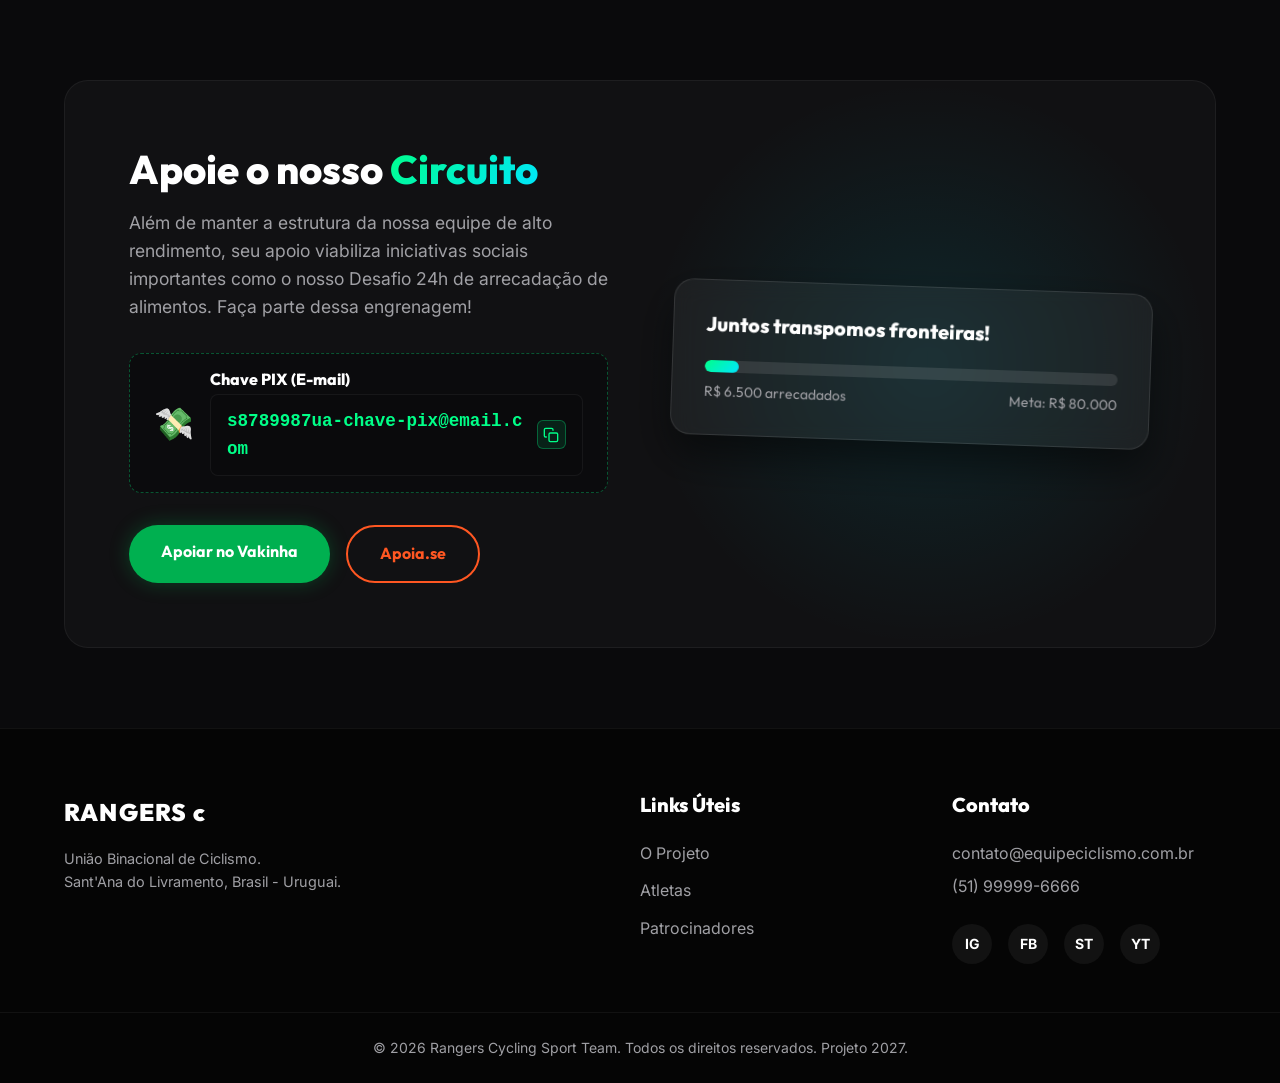
==== commit 061563a4: "feat: implement administrative dashboard and support for light theme mode with updated sponsor asset" ====
--- a/index.html
+++ b/index.html
@@ -1,5 +1,5 @@
 <!DOCTYPE html>
-<html lang="pt-BR" class="dark">
+<html lang="pt-BR" >
 
 <head>
     <meta charset="UTF-8">
@@ -35,6 +35,7 @@
                     <li><a href="#conquistas">Conquistas</a></li>
                     <li><a href="#agenda">Agenda</a></li>
                     <li><a href="#patrocinios">Patrocínios</a></li>
+                    <li><button id="theme-toggle" class="btn-outline btn-theme" aria-label="Alternar Tema" style="padding: 0.5rem 1rem; margin-right: 1rem; border-radius: 50%; width: 40px; height: 40px; display: flex; align-items: center; justify-content: center; font-size: 1.2rem;">🌓</button></li>
                     <li><a href="#apoie" class="btn-primary btn-nav">Apoie Agora</a></li>
                 </ul>
                 <button class="mobile-menu-btn" aria-label="Menu" aria-expanded="false">
@@ -289,4 +290,4 @@
     </div>
 </body>
 
-</html>+</html>
--- a/style.css
+++ b/style.css
@@ -29,6 +29,17 @@
     --glass-blur: blur(12px);
 }
 
+/* Light Theme Overrides (Surface Colors) */
+html.light {
+    --bg-dark: #FFFFFF;
+    --bg-alt: #FAFAFA;
+    --card-bg: #F3F4F6;
+    --card-border: rgba(0, 0, 0, 0.08);
+    --text-main: #1E293B;
+    --text-muted: #64748B;
+    --shadow-neon: 0 10px 20px color-mix(in srgb, var(--accent-green) 15%, transparent);
+}
+
 /* ==========================================================================
    Reset & Base Styles
    ========================================================================== */
@@ -145,9 +156,17 @@
     backdrop-filter: var(--glass-blur);
 }
 
+html.light .btn-secondary {
+    background: rgba(0, 0, 0, 0.05);
+}
+
 .btn-secondary:hover {
     background: rgba(255, 255, 255, 0.2);
     transform: translateY(-2px);
+}
+
+html.light .btn-secondary:hover {
+    background: rgba(0, 0, 0, 0.1);
 }
 
 .btn-outline {
@@ -198,6 +217,10 @@
     border-bottom: 1px solid var(--card-border);
 }
 
+html.light #main-header.scrolled {
+    background: color-mix(in srgb, var(--bg-dark) 85%, transparent);
+}
+
 #main-header .container {
     display: flex;
     justify-content: space-between;
@@ -323,6 +346,10 @@
     z-index: -1;
 }
 
+html.light .hero-bg-overlay {
+    background-color: color-mix(in srgb, var(--bg-dark) 85%, transparent);
+}
+
 .hero-layout {
     display: flex;
     justify-content: space-between;
@@ -488,13 +515,16 @@
     max-width: 250px;
     max-height: 80px;
     object-fit: contain;
-    filter: drop-shadow(0 0 10px color-mix(in srgb, #ffffff 10%, transparent));
+    background: #FFFFFF;
+    padding: 0.5rem 1.5rem;
+    border-radius: 12px;
+    box-shadow: 0 4px 20px rgba(0, 0, 0, 0.3);
     transition: var(--transition);
 }
 
 .master-logo:hover {
     transform: scale(1.05);
-    filter: drop-shadow(0 0 15px color-mix(in srgb, var(--accent-green) 30%, transparent));
+    box-shadow: 0 8px 30px color-mix(in srgb, var(--accent-green) 40%, transparent);
 }
 
 .master-msg {
@@ -822,6 +852,7 @@
     filter: grayscale(0%) opacity(1);
     transform: translateY(-3px);
     border-color: color-mix(in srgb, var(--text-main) 10%, transparent);
+    background: #FFFFFF;
 }
 
 .sponsor-logo-item img {
@@ -1535,6 +1566,17 @@
         padding: 2.5rem 1.5rem;
     }
 
+    .nr-content {
+        min-width: 0;
+        width: 100%;
+    }
+
+    .naming-rights-banner .btn-primary {
+        width: 100%;
+        white-space: normal;
+        padding: 0.875rem 1rem;
+    }
+
     .footer-grid {
         grid-template-columns: 1fr 1fr;
     }
@@ -1646,6 +1688,10 @@
         padding: 1.5rem 1rem;
     }
 
+    .naming-rights-banner {
+        padding: 1.5rem 1rem;
+    }
+
     .hero-content h1 {
         font-size: 2rem;
     }
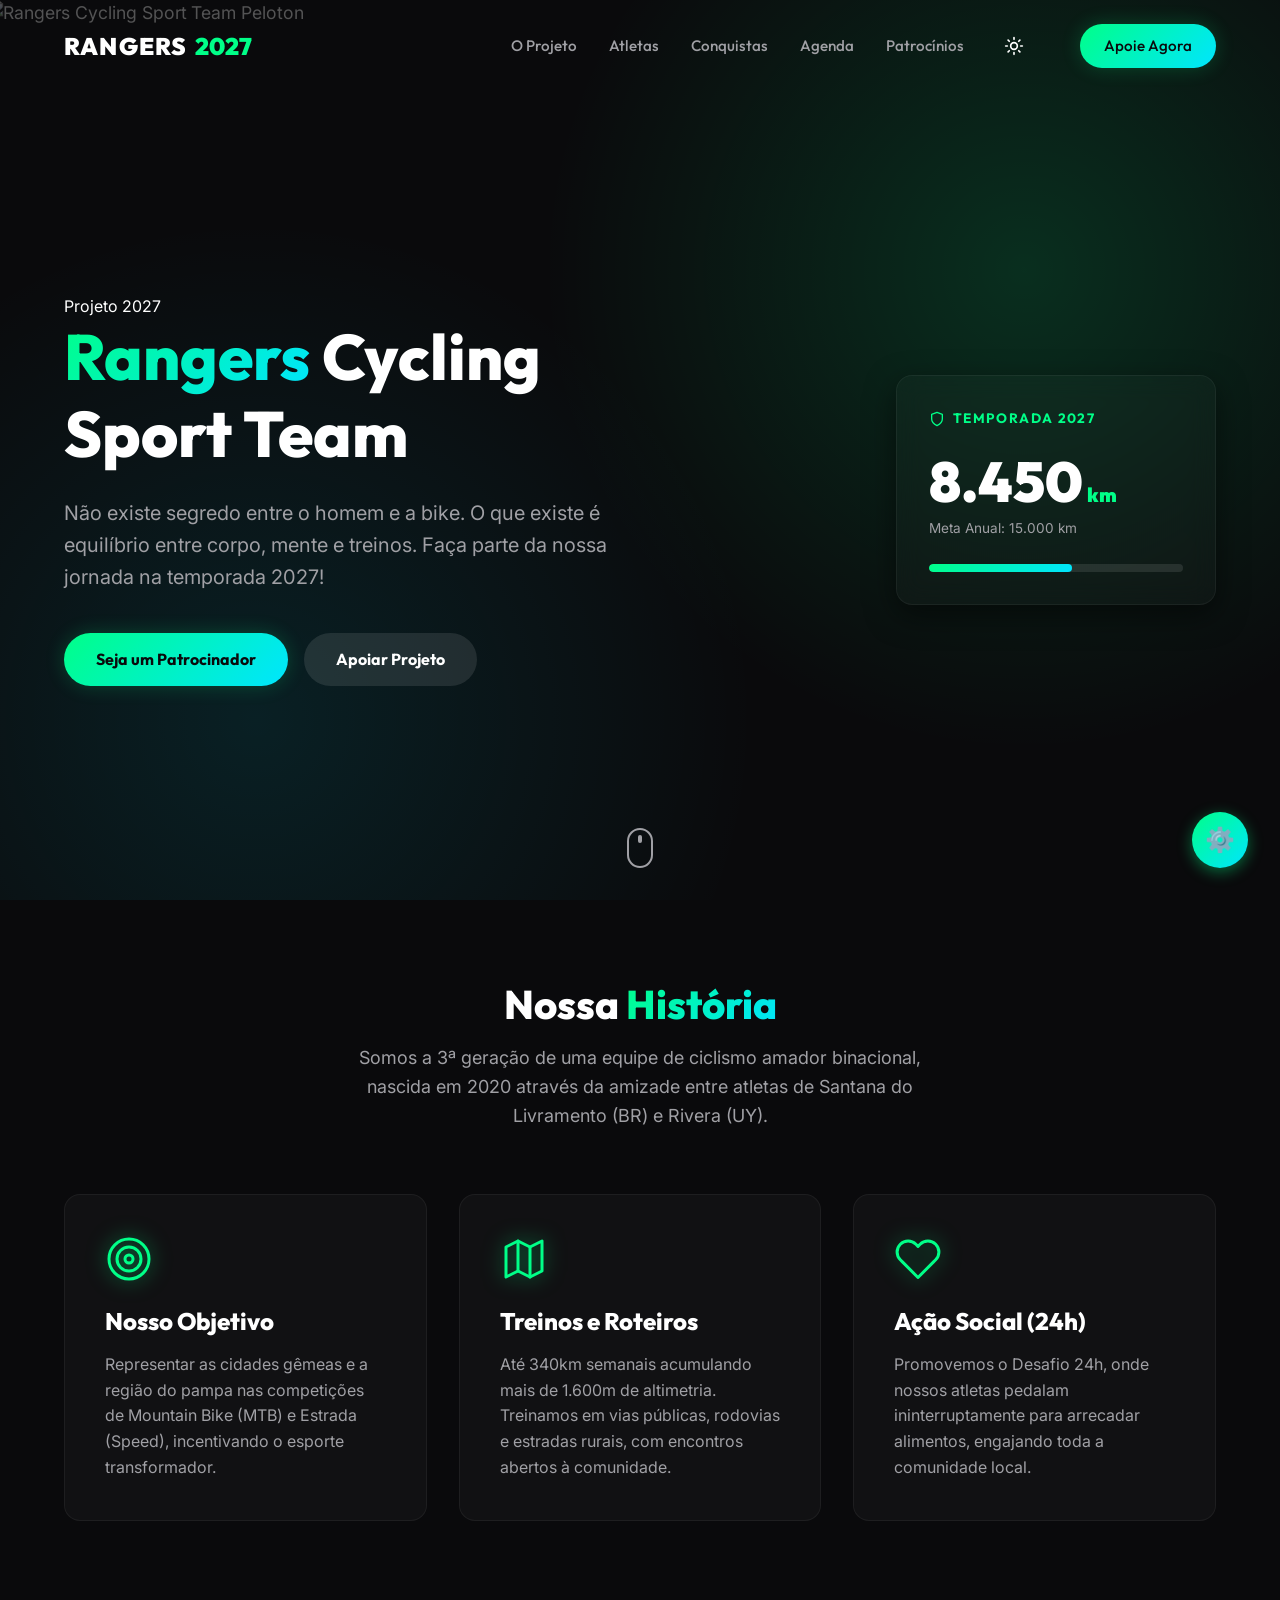
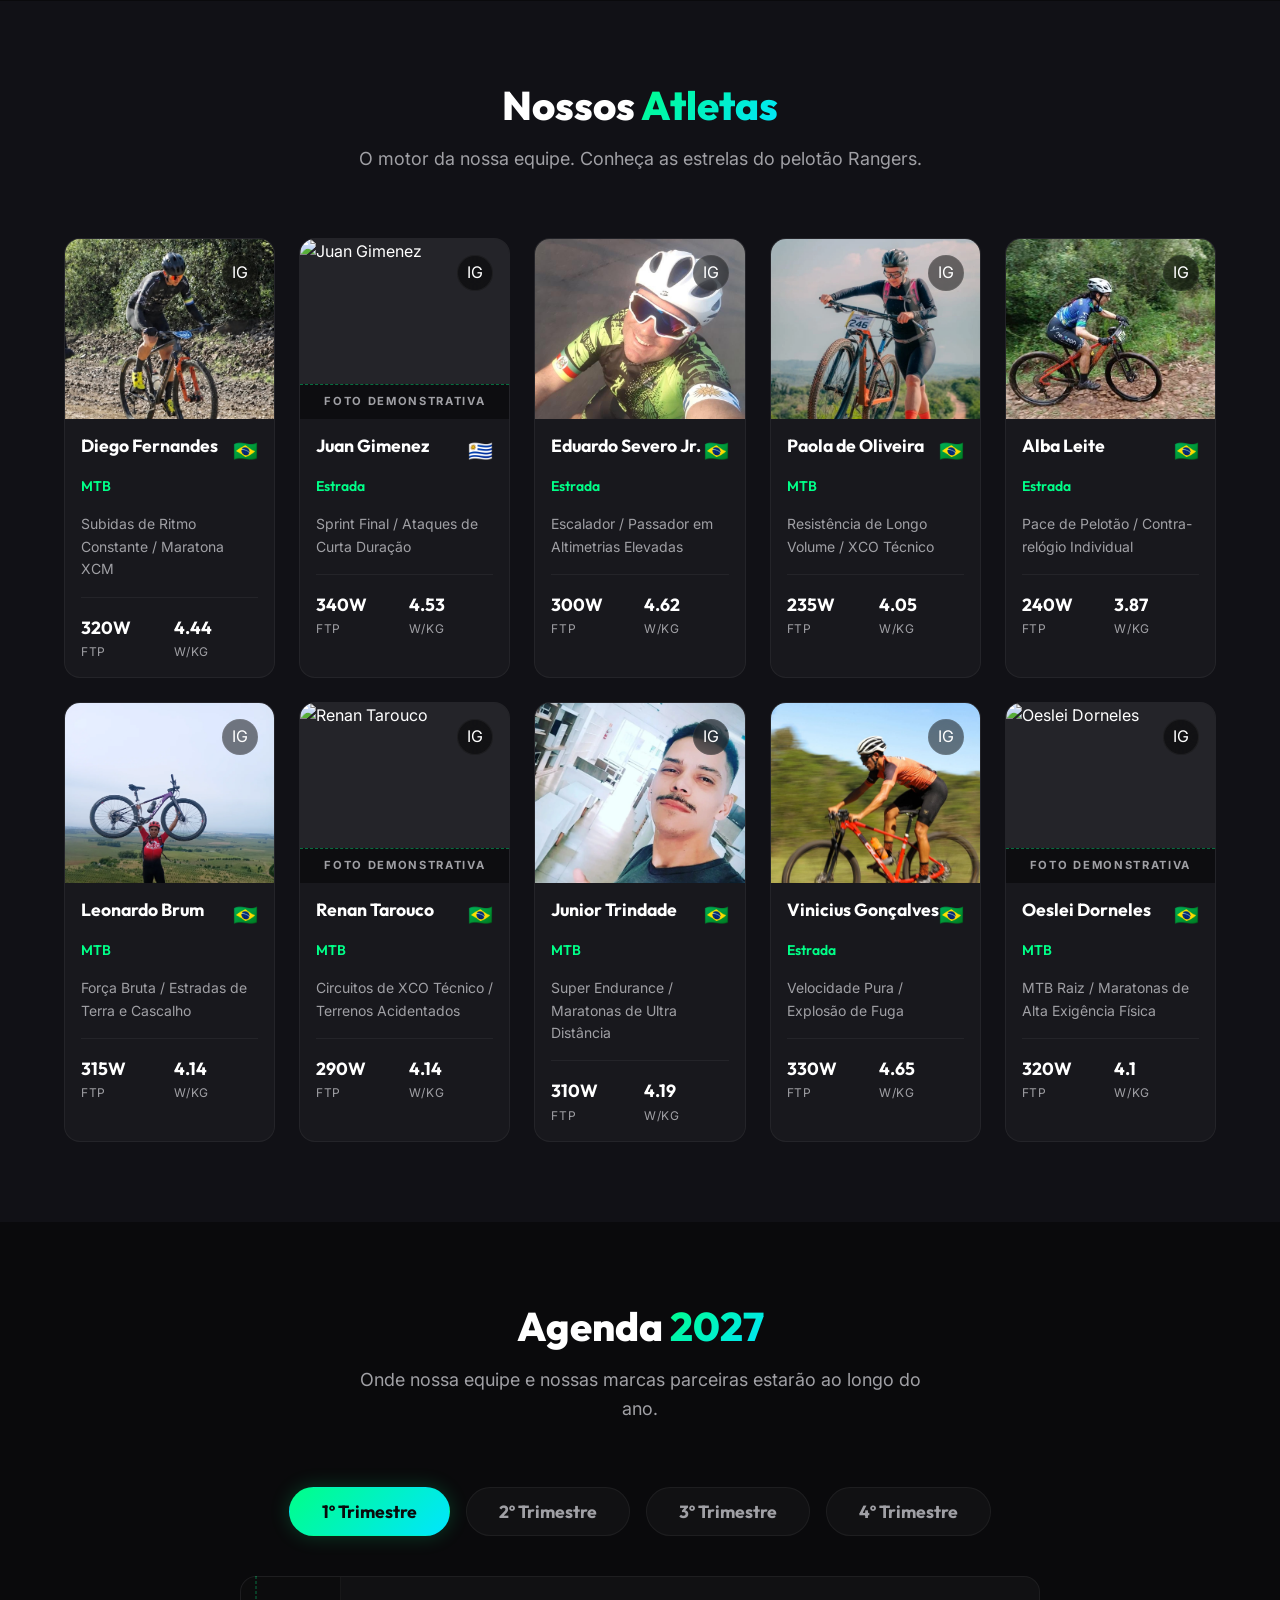
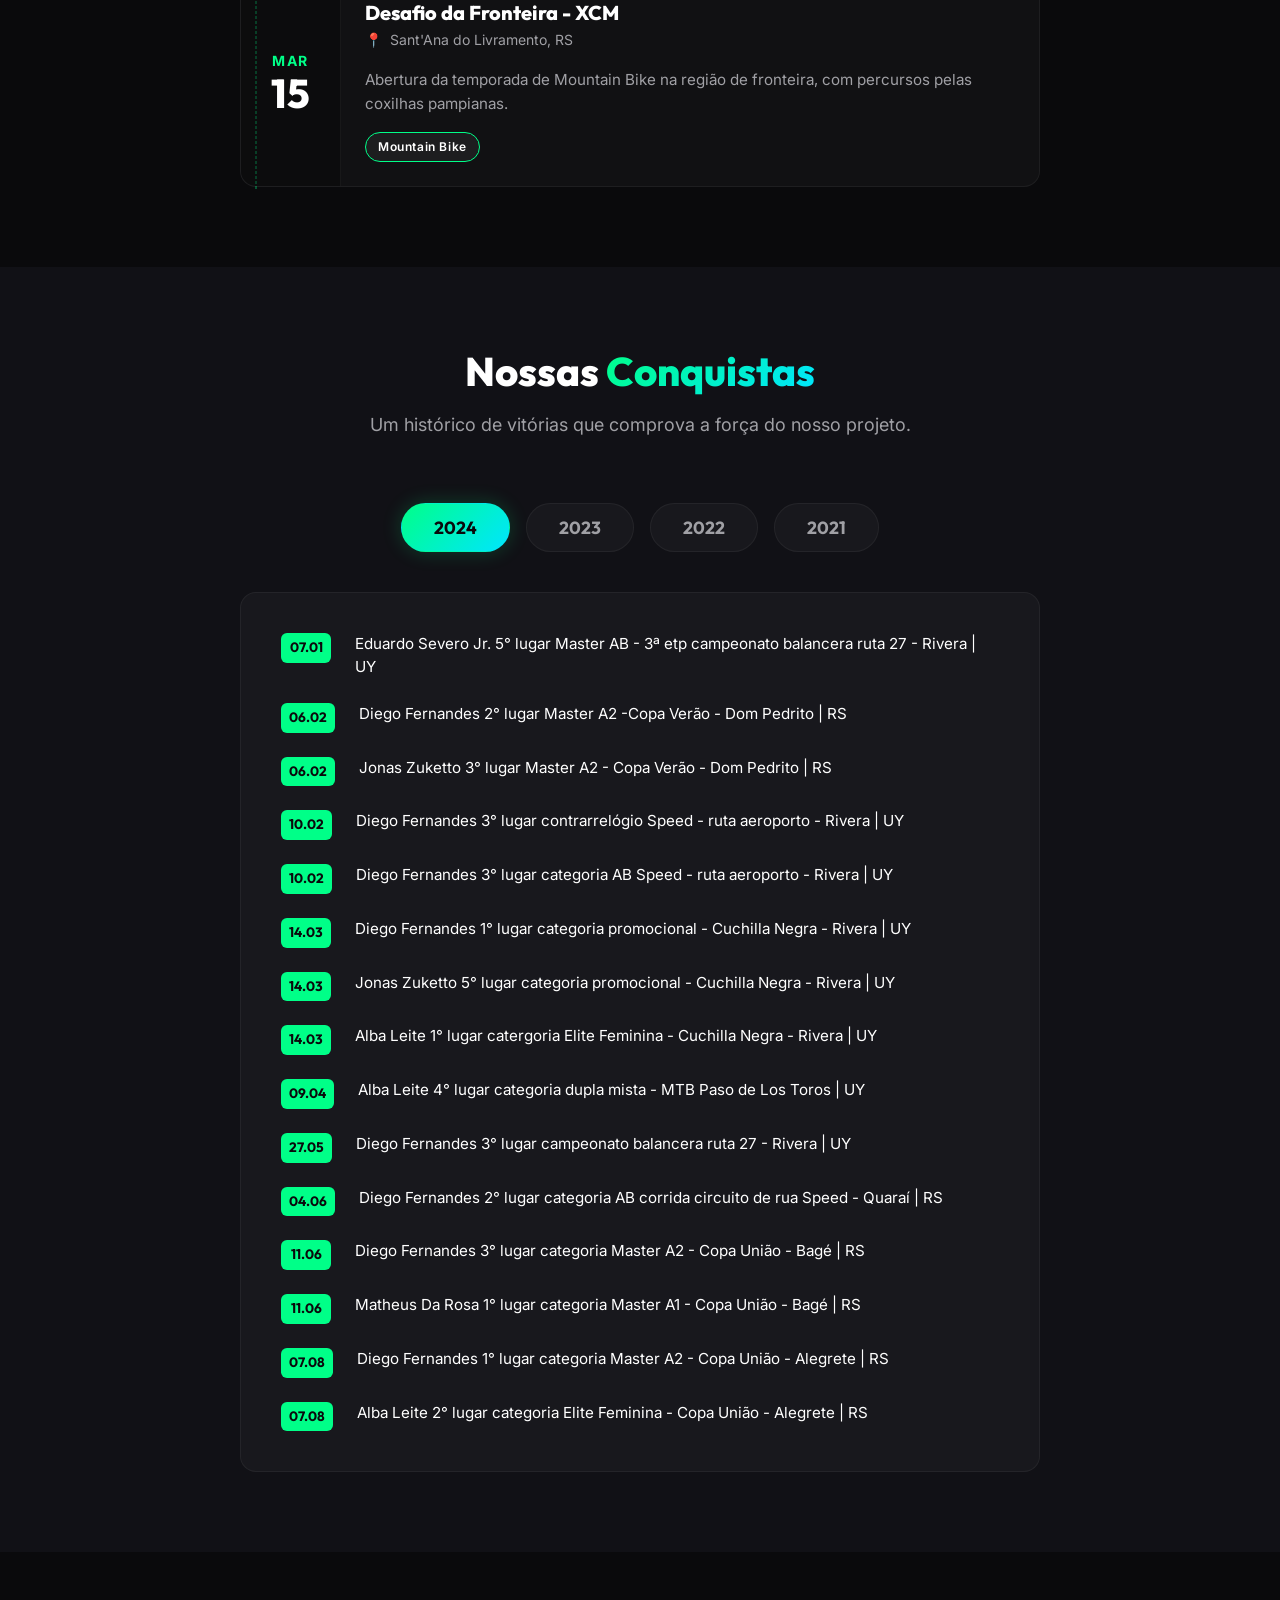
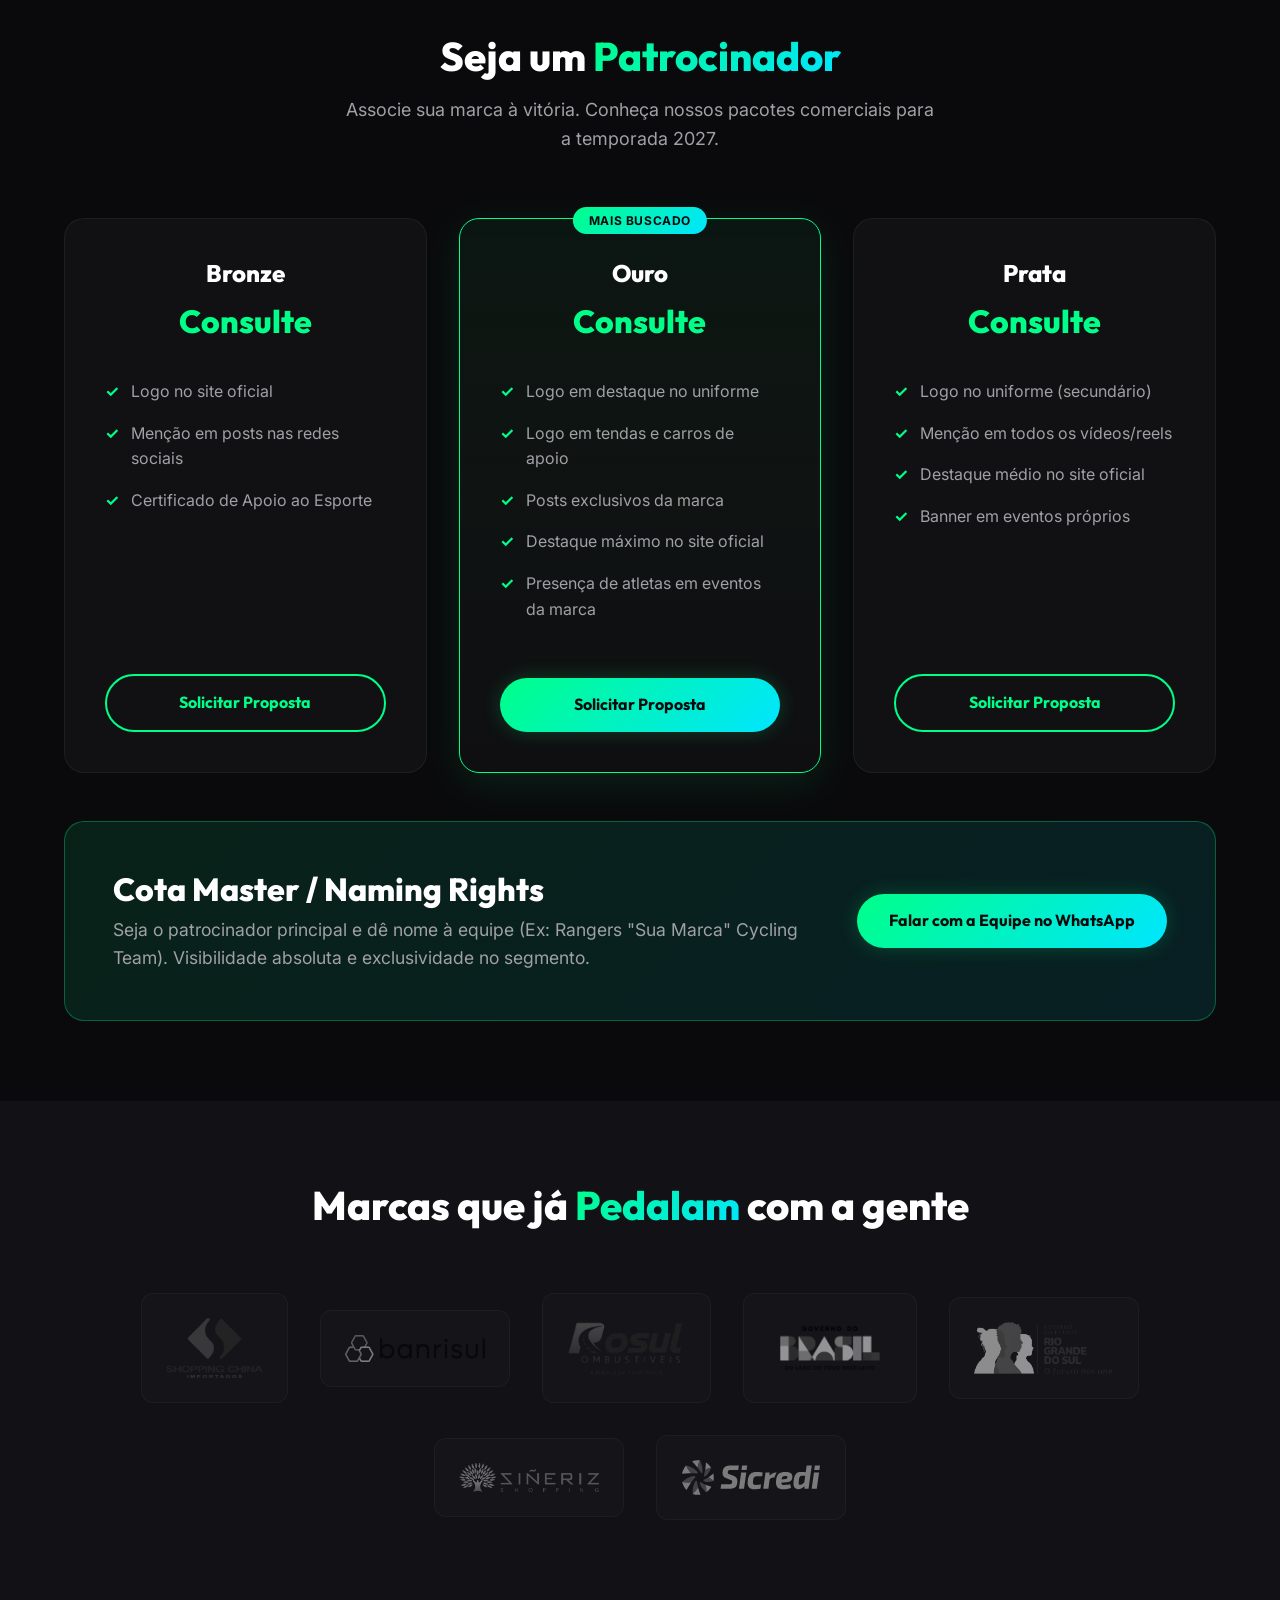
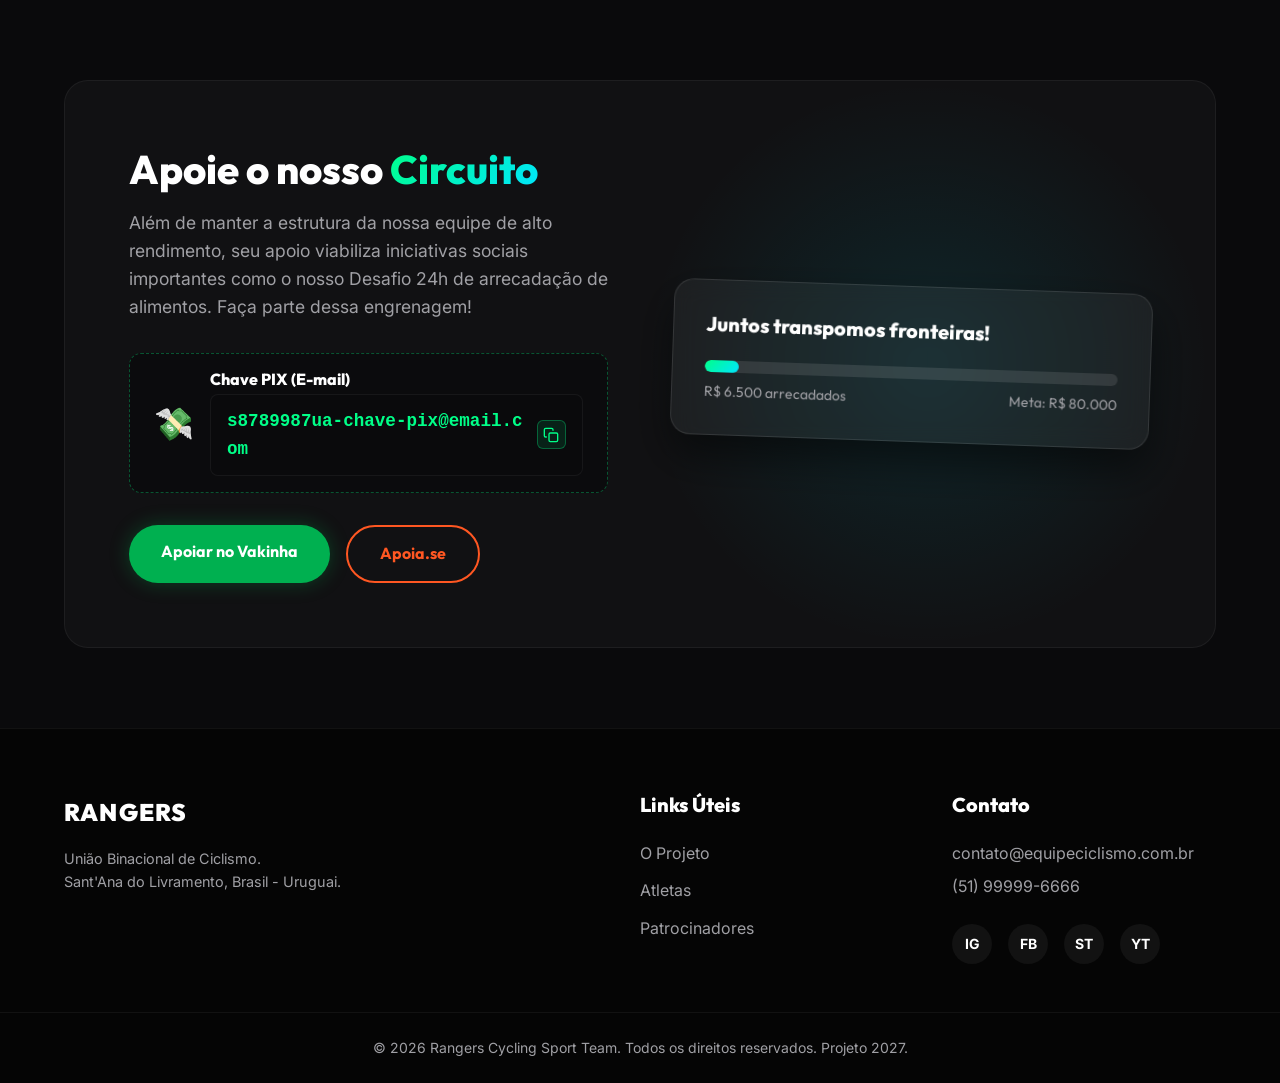
==== commit fe66a219: "feat: add sponsors data, update theme toggle icons, and refine CSS styles and layout" ====
--- a/index.html
+++ b/index.html
@@ -35,7 +35,7 @@
                     <li><a href="#conquistas">Conquistas</a></li>
                     <li><a href="#agenda">Agenda</a></li>
                     <li><a href="#patrocinios">Patrocínios</a></li>
-                    <li><button id="theme-toggle" class="btn-outline btn-theme" aria-label="Alternar Tema" style="padding: 0.5rem 1rem; margin-right: 1rem; border-radius: 50%; width: 40px; height: 40px; display: flex; align-items: center; justify-content: center; font-size: 1.2rem;">🌓</button></li>
+                    <li><button id="theme-toggle" class="btn-theme" aria-label="Alternar Tema" style="background: transparent; border: none; cursor: pointer; color: inherit; padding: 0.5rem; margin-right: 1rem; display: flex; align-items: center; justify-content: center; outline: none;" title="Alternar Tema"></button></li>
                     <li><a href="#apoie" class="btn-primary btn-nav">Apoie Agora</a></li>
                 </ul>
                 <button class="mobile-menu-btn" aria-label="Menu" aria-expanded="false">
--- a/style.css
+++ b/style.css
@@ -1402,12 +1402,12 @@
     bottom: 6rem;
     right: 2rem;
     width: 320px;
-    background: rgba(10, 10, 12, 0.95);
+    background: color-mix(in srgb, var(--bg-dark) 95%, transparent);
     backdrop-filter: var(--glass-blur);
     border: 1px solid var(--card-border);
     border-radius: 16px;
     z-index: 1000;
-    box-shadow: 0 10px 40px rgba(0, 0, 0, 0.8);
+    box-shadow: 0 10px 40px rgba(0, 0, 0, 0.3);
     transition: var(--transition);
     transform-origin: bottom right;
 }
@@ -1460,7 +1460,7 @@
 }
 
 .config-body select {
-    background: rgba(255, 255, 255, 0.05);
+    background: color-mix(in srgb, var(--text-main) 5%, transparent);
     border: 1px solid var(--card-border);
     color: var(--text-main);
     padding: 0.85rem;
